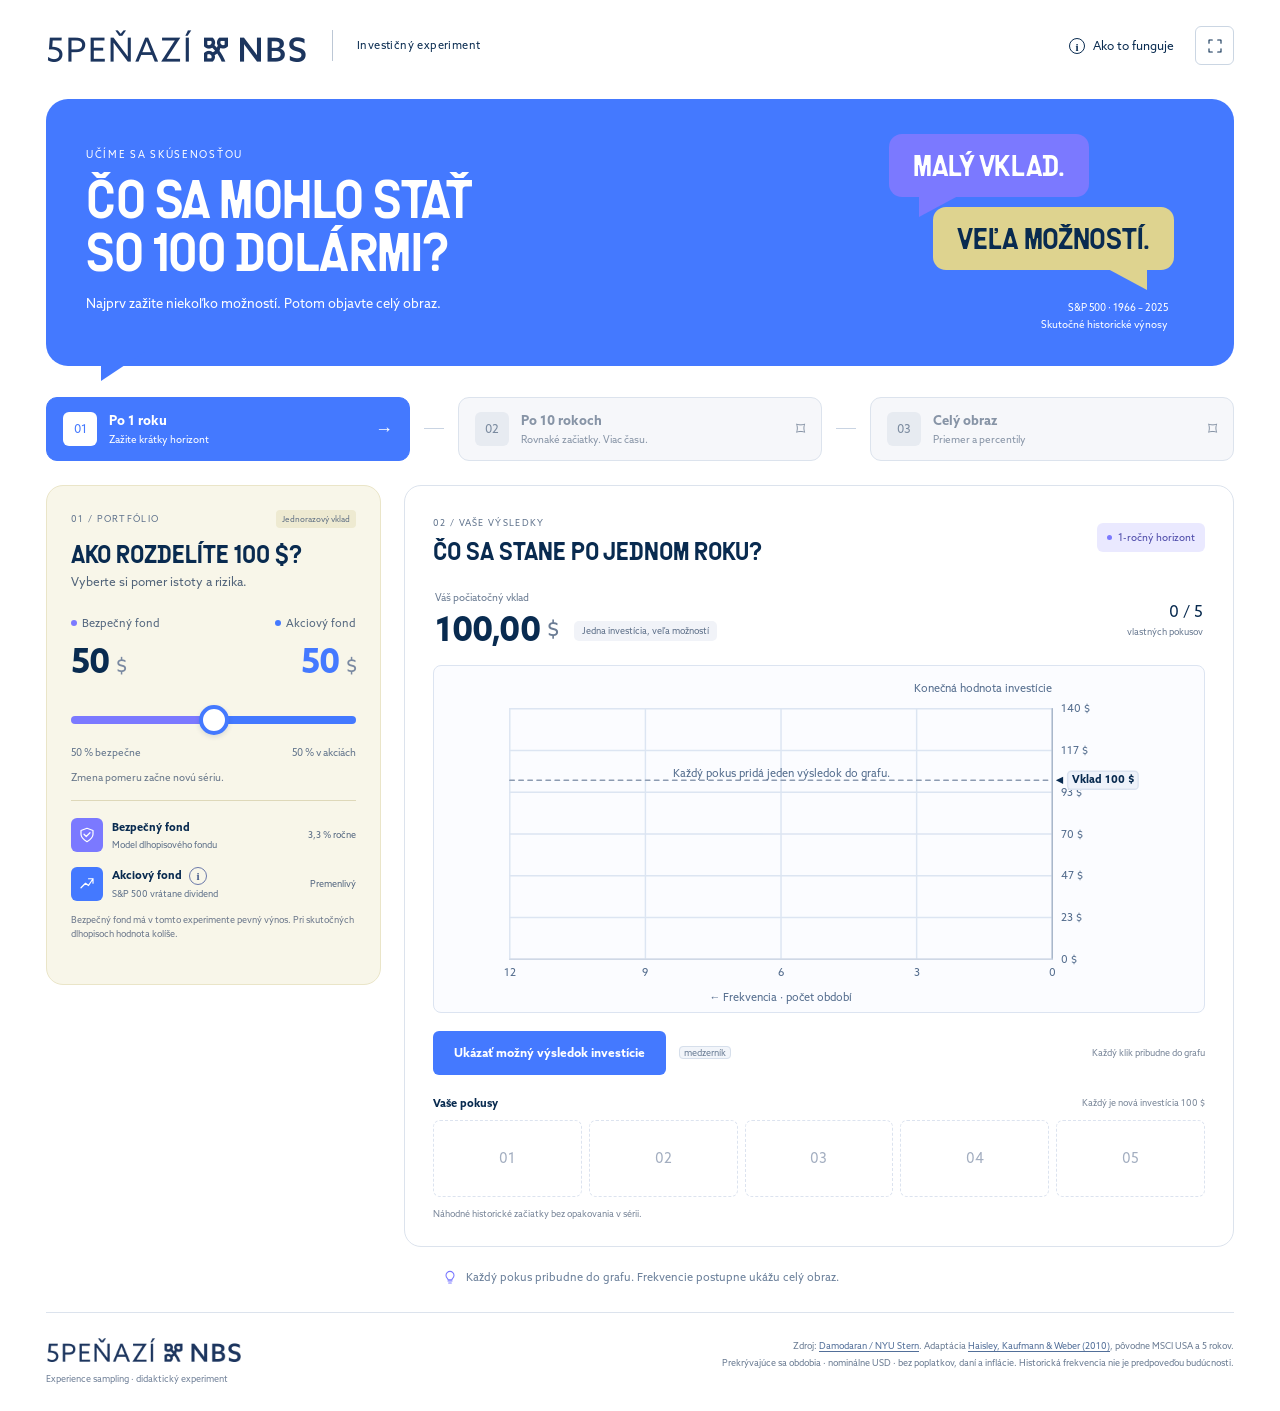
==== index.html @ a7f47a0d "Add files via upload" ====
<!doctype html>
<html lang="sk">
<head>
  <meta charset="utf-8">
  <meta name="viewport" content="width=device-width, initial-scale=1, viewport-fit=cover">
  <meta name="theme-color" content="#4479FF">
  <meta name="description" content="Vyskúšajte si historické výsledky investovania. Interaktívny experiment na pochopenie rizika a investičného horizontu.">
  <title>5PEŇAZÍ — Investičný experiment</title>
  <link rel="icon" href="data:image/svg+xml,%3Csvg xmlns='http://www.w3.org/2000/svg' viewBox='0 0 64 64'%3E%3Cpath d='M4 4h56v46H40L28 62V50H4z' fill='%234479FF'/%3E%3Ctext x='32' y='40' text-anchor='middle' font-family='Arial,sans-serif' font-weight='bold' font-size='38' fill='white'%3E5%3C/text%3E%3C/svg%3E">
<style>
:root{--navy:#092b50;--blue:#4479ff;--purple:#7b79ff;--ink:#173453;--muted:#697b90;--line:#e6eaf1;--bg:#f6f8fc;--safe:#7b79ff;--green:#217d64;--red:#b74960;--radius:20px;--shadow:0 5px 25px #092b5004}*{box-sizing:border-box}body{margin:0;background:var(--bg);color:var(--ink);font-family:"Segoe UI",Arial,sans-serif;font-size:14px;line-height:1.5;-webkit-font-smoothing:antialiased}button,input{font:inherit}button,a,input{-webkit-tap-highlight-color:transparent}button{cursor:pointer}button:disabled{cursor:default}button{transition:background .18s,transform .18s,border-color .18s}button:focus-visible,a:focus-visible,input:focus-visible,summary:focus-visible{outline:3px solid #4479ff88;outline-offset:4px}button:not(:disabled):active{transform:translateY(1px)}.app-shell{max-width:1440px;padding:0 52px;margin:auto}.topbar{height:91px;display:flex;align-items:center;border-bottom:1px solid var(--line);gap:26px}.brand{display:flex;align-items:center;text-decoration:none;font-size:29px;letter-spacing:-1.5px;font-weight:800;color:var(--navy);gap:9px}.brand-dot{color:var(--blue);margin-left:-9px}.brand-icon{display:flex;align-items:flex-end;gap:3px;padding:10px;width:34px;height:34px;border-radius:10px;background:var(--navy)}.brand-icon i{display:block;width:3px;border-radius:2px;background:#b2c5ff;height:8px}.brand-icon i:nth-child(2){height:12px}.brand-icon i:nth-child(3){height:17px}.brand-note{color:#7e8b9c;font-size:12px;letter-spacing:.1px}.header-actions{display:flex;align-items:center;gap:23px;margin-left:auto}.text-button{border:0;background:none;color:#60748b;font-size:12px;display:flex;align-items:center;gap:8px;padding:10px 0}.info-icon{display:grid;place-items:center;border:1.5px solid #8493a6;border-radius:50%;width:16px;height:16px;font-size:11px;font-family:Georgia,serif;font-weight:bold}.icon-button{display:grid;place-items:center;width:37px;height:37px;border:1px solid #dfe5ef;background:white;border-radius:10px;color:var(--navy)}svg{width:20px;height:20px;stroke:currentColor;stroke-width:1.6;fill:none;stroke-linecap:round;stroke-linejoin:round}.icon-button svg{width:16px;height:16px}.intro{display:flex;justify-content:space-between;align-items:center;padding:34px 0 28px}.eyebrow{font-size:10px;font-weight:700;letter-spacing:1.9px;color:#627996;display:flex;align-items:center;gap:8px;margin:0 0 10px}.tiny-dot{display:inline-block;width:6px;height:6px;border-radius:50%;background:var(--blue)}h1{font-size:37px;letter-spacing:-1.4px;font-weight:650;line-height:1.2;margin:0;color:var(--navy)}h1 span{color:var(--blue)}.mobile-break{display:none}.intro-copy{color:var(--muted);margin:11px 0 0;font-size:14px}.data-stamp{display:flex;align-items:center;gap:12px;font-size:11px;color:var(--muted)}.data-stamp strong{display:block;font-size:12px;color:var(--ink);font-weight:600;margin-top:2px}.stamp-icon{font-size:27px;color:#797bf0;border:1px solid #e1e4f6;background:#eeeefd;width:43px;height:43px;display:grid;place-items:center;border-radius:13px}.journey{display:flex;align-items:center;gap:14px;margin-bottom:26px}.journey-step{display:flex;align-items:center;text-align:left;border:1px solid var(--line);background:#f0f3f8;border-radius:13px;padding:13px 16px;flex:1;color:#8d9aaa;gap:12px;min-width:0}.journey-step.active{background:#eef3ff;border-color:#cbd9ff;color:var(--navy)}.journey-step.done{background:white;border-color:#d8e6df;color:var(--ink)}.step-number{width:34px;height:34px;border-radius:10px;display:grid;place-items:center;background:#e5eaf1;color:#8795a7;font-size:12px;font-weight:600;flex-shrink:0}.active .step-number{color:white;background:var(--blue);box-shadow:0 4px 10px #4479ff20}.done .step-number{color:var(--green);background:#edf6f0}.journey-step strong{display:block;font-size:13px;font-weight:600}.journey-step small{font-size:11px;display:block;margin-top:1px}.step-state{margin-left:auto;font-size:18px;line-height:1}.journey-connector{width:20px;height:1px;background:#d8dfea;flex-shrink:0}.workspace{display:grid;grid-template-columns:330px minmax(0,1fr);gap:24px;align-items:start}.panel{background:white;border:1px solid var(--line);border-radius:var(--radius);box-shadow:var(--shadow)}.allocation{padding:24px}.section-heading{display:flex;align-items:center;justify-content:space-between;gap:5px}.section-index{color:#8592a4;font-size:9px;font-weight:700;letter-spacing:1.5px}.subtle-tag{font-size:9px;color:#8190a3;background:#f6f8fc;padding:3px 6px;border-radius:4px}h2{font-size:22px;letter-spacing:-.6px;line-height:1.25;font-weight:650;margin:12px 0 5px}.allocation h2{font-size:21px}.muted{color:var(--muted)}.allocation-copy{font-size:12px;margin:6px 0 24px}.allocation-amounts{display:grid;grid-template-columns:1fr 1fr;gap:20px}.allocation-amounts>div{display:flex;align-items:center;flex-wrap:wrap;gap:5px}.allocation-amounts>div:nth-child(2){justify-content:flex-end}.allocation-amounts span{font-size:11px;color:var(--muted)}.fund-dot{width:6px;height:6px;border-radius:50%;display:inline-block}.fund-dot.safe{background:var(--purple)}.fund-dot.risky{background:var(--blue)}.allocation-amounts strong{width:100%;font-size:34px;letter-spacing:-1.4px;line-height:1.2;margin:5px 0 15px;font-weight:600}.allocation-amounts strong small{font-size:20px;font-weight:500;color:#8a99b0}.allocation-amounts>div:nth-child(2) strong{text-align:right;color:var(--blue)}input[type=range]{--fill:50%;appearance:none;-webkit-appearance:none;display:block;background:linear-gradient(to right,var(--purple) 0%,var(--purple) calc(100% - var(--fill)),var(--blue) calc(100% - var(--fill)),var(--blue) 100%);height:8px;border-radius:8px;width:100%;margin:7px 0 13px;cursor:pointer}input[type=range]::-webkit-slider-thumb{-webkit-appearance:none;width:25px;height:25px;background:white;border:5px solid var(--blue);box-shadow:0 2px 8px #092b5030;border-radius:50%}input[type=range]::-moz-range-thumb{width:16px;height:16px;background:white;border:5px solid var(--blue);border-radius:50%}input:disabled{opacity:.65;cursor:default}.range-labels{display:flex;justify-content:space-between;font-size:10px;color:#8c94a6}.presets{display:flex;gap:6px;margin:17px 0 23px}.presets button{flex:1;min-height:32px;padding:4px;font-size:10px;border:1px solid var(--line);background:white;border-radius:7px;color:#77879a}.presets button.selected{background:#eef3ff;border-color:#cddaff;color:var(--blue)}.presets button:disabled{opacity:.7}.fund-details{border-top:1px solid var(--line);padding-top:17px;display:grid;gap:15px}.fund-detail{display:flex;align-items:center;gap:9px}.fund-symbol{width:32px;height:34px;display:grid;place-items:center;border-radius:8px;flex-shrink:0}.fund-symbol.safe{color:var(--purple);background:#f0efff}.fund-symbol.risky{color:var(--blue);background:#edf3ff}.fund-symbol svg{width:18px;height:18px}.fund-detail strong{display:block;font-size:11px;font-weight:600}.fund-detail small{display:block;font-size:9px;color:#8a97a7;margin-top:2px}.rate-tag,.risk-tag{margin-left:auto;white-space:nowrap;font-size:9px}.rate-tag{color:#7670b6}.risk-tag{color:#72849b}.model-note{font-size:9px;color:#8995a6;margin:12px 0 18px;line-height:1.6}.session-options{border-top:1px solid var(--line);padding-top:16px;display:flex;align-items:center;justify-content:space-between;font-size:11px;color:var(--muted)}.segmented{display:flex;background:#f1f4f9;padding:3px;border-radius:7px;gap:3px}.segmented button{border:0;min-width:32px;height:25px;background:none;border-radius:5px;font-size:11px;color:#8290a5}.segmented button.selected{background:white;box-shadow:0 1px 4px #092b5010;color:var(--navy);font-weight:600}.lock-note{font-size:10px;color:#8d99aa;margin:14px 0 18px;line-height:1.6}.reset-button{display:flex;align-items:center;justify-content:center;gap:8px;width:100%;background:white;border:1px solid var(--line);border-radius:8px;color:#75849a;min-height:38px;font-size:11px}.reset-button>span{font-size:17px}kbd{font-family:inherit;border:1px solid #e0e5ed;border-radius:4px;font-size:9px;color:#8b99a9;background:#f8f9fc;padding:0 4px}.reset-button kbd{margin-left:auto}.reset-button:disabled{opacity:.55}.experience{padding:25px 28px;min-height:568px;overflow:hidden}.experience-header{display:flex;justify-content:space-between;align-items:center;gap:10px;margin-bottom:21px}.experience h2{margin:6px 0 0}.horizon-pill{display:flex;align-items:center;gap:6px;color:#6c75bc;font-size:10px;white-space:nowrap;background:#f1f0ff;border:1px solid #e8e6ff;border-radius:20px;padding:6px 10px}.horizon-pill .tiny-dot{background:var(--purple);width:5px;height:5px}.scenario-stage{border-radius:13px;position:relative;background:linear-gradient(120deg,#f2f5ff,#f6f5ff 75%);padding:23px 26px 18px;min-height:225px;overflow:hidden}.scenario-stage:after{content:"";position:absolute;width:240px;height:240px;border:1px solid #e8eaff;border-radius:50%;right:-50px;top:-60px;pointer-events:none}.stage-topline{display:flex;justify-content:space-between;align-items:center;position:relative;z-index:1;font-size:10px;color:#7487a4}.stage-tag{display:flex;align-items:center;gap:5px;background:#ffffffa0;border:1px solid white;border-radius:5px;padding:3px 7px;font-size:9px}.stage-middle{display:flex;align-items:center;justify-content:space-between;gap:22px;margin:12px 0 6px;position:relative;z-index:1}.value-label{font-size:10px;color:#8290a8;margin-bottom:0}.result-value{font-size:62px;font-weight:600;letter-spacing:-2.5px;line-height:1.15;white-space:nowrap;color:var(--navy);font-variant-numeric:tabular-nums}.result-value .currency{font-size:.55em;font-weight:500;color:#9caad1;margin-left:5px}.return-badge{font-size:10px;display:inline-block;padding:4px 8px;margin-top:7px;border-radius:5px;color:#7182a0;background:white}.return-badge.positive{color:var(--green);background:#edf7f2}.return-badge.negative{color:var(--red);background:#fff0f2}.comparison-bars{display:flex;align-items:end;justify-content:center;height:115px;gap:20px;min-width:160px;margin-right:10px;padding-top:10px}.mini-bar-wrap{text-align:center;display:flex;align-items:center;flex-direction:column;justify-content:end;height:100%;gap:5px;min-width:52px;font-size:9px;color:#8b98b4}.mini-bar{width:44px;border-radius:6px 6px 2px 2px;background:#d6def4;min-height:3px;transition:height .7s ease}.mini-bar.result{background:linear-gradient(0deg,var(--blue),#91a7ff);box-shadow:0 4px 12px #4479ff20}.mini-bar.negative{background:linear-gradient(0deg,#a15c85,#d8a4c5)}.mini-bar-wrap b{font-size:9px;font-weight:500;color:#7587a8;white-space:nowrap}.stage-caption{color:#8b96ad;font-size:9px;margin:14px 0 0;position:relative;z-index:1}.draw-actions{display:flex;align-items:center;gap:13px;margin:18px 0 20px}.primary-button{display:inline-flex;align-items:center;justify-content:center;gap:14px;min-height:44px;padding:11px 22px;border:0;border-radius:9px;background:var(--blue);color:white;font-size:12px;font-weight:600;box-shadow:0 5px 12px #4479ff20}.primary-button:hover{background:#3469ec}.primary-button:disabled{background:#a9bde9;box-shadow:none}.primary-button .arrow{font-size:17px;line-height:1}.key-hint{font-size:9px;color:#9aa5b6}.draw-progress{margin-left:auto;display:flex;align-items:center;gap:7px;color:#8290a3;font-size:10px}.progress-dots{display:flex;gap:4px}.progress-dots i{width:5px;height:5px;border-radius:50%;background:#e2e7ef}.progress-dots i.filled{background:var(--blue)}.history-heading{display:flex;align-items:center;justify-content:space-between;margin:0 0 9px}.history-heading h3{margin:0;font-size:11px;font-weight:600}.history-heading span{font-size:9px;color:#9aa4b3}.history-grid{display:grid;grid-template-columns:repeat(5,minmax(0,1fr));gap:7px}.history-item{border:1px solid #e7ebf3;border-radius:9px;min-height:77px;padding:9px 10px;background:#fbfcfe;position:relative;animation:appear .25s ease}.history-item.empty{border-style:dashed;background:white;display:grid;place-items:center;color:#ccd4e2}.history-item .attempt-label{display:block;font-size:8px;color:#9aa5b5;margin-bottom:4px}.history-item strong{font-size:14px;font-weight:600;letter-spacing:-.35px;display:block;white-space:nowrap}.history-item small{font-size:8px;display:block;margin-top:4px;color:#8f9bae}.history-item .dot{display:inline-block;width:4px;height:4px;background:var(--blue);border-radius:50%;margin-right:4px}.negative{color:var(--red)}.positive{color:var(--green)}.sampling-note{font-size:9px;color:#97a2b2;margin:10px 0 0}.learning-note{display:flex;justify-content:center;align-items:center;gap:8px;margin:22px 0 27px;color:#8b97aa;font-size:11px}.learning-note svg{width:16px;height:16px;color:#8e97d2;flex-shrink:0}footer{border-top:1px solid var(--line);display:flex;gap:24px;justify-content:space-between;padding:21px 0 24px;font-size:9px;color:#9aa5b5}footer>div{display:flex;align-items:center;gap:12px;align-self:start;white-space:nowrap}.footer-brand{font-size:16px;font-weight:700;letter-spacing:-.8px;color:#7a8ba4}footer p{margin:0;max-width:640px;text-align:right;line-height:1.8}footer a{color:#7b8ca4;text-decoration:underline;text-underline-offset:2px}.reveal-head{display:flex;justify-content:space-between;align-items:start;margin-bottom:14px;gap:14px}.reveal-head p{margin:0;font-size:11px;color:#8a97a9}.reveal-head strong{color:var(--navy);font-weight:600}.reveal-counter{white-space:nowrap;color:var(--blue);font-size:11px}.chart-wrap{background:#f7f9ff;border:1px solid #e9edf7;border-radius:12px;padding:12px 10px 6px;position:relative}.distribution-chart{display:block;width:100%;height:auto;overflow:visible;font-family:inherit}.chart-legend{display:flex;align-items:center;gap:15px;flex-wrap:wrap;font-size:9px;color:#8b97a9;margin:9px 4px 2px}.legend-dot{display:inline-block;border-radius:50%;background:var(--blue);width:6px;height:6px;margin-right:4px}.legend-line{display:inline-block;width:13px;border-top:2px solid var(--purple);margin:0 5px 2px 0}.legend-line.dashed{border-top:1px dashed #99a5b6}.chart-summary{display:grid;grid-template-columns:repeat(3,1fr);gap:9px;margin:13px 0}.stat{padding:12px 13px;border:1px solid var(--line);border-radius:9px}.stat span{display:block;font-size:9px;color:#8e9aab}.stat strong{font-size:20px;font-weight:600;letter-spacing:-.6px;display:block;margin-top:3px;line-height:1.2}.stat small{font-size:9px;color:#9aa5b4}.stat.loss-stat strong{color:var(--red)}.percentile-ranges{display:grid;grid-template-columns:1fr 1fr;gap:9px}.percentile-range{border-radius:8px;background:#f5f5ff;padding:10px 12px;display:flex;justify-content:space-between;align-items:center;gap:7px;font-size:10px;color:#8789b2}.percentile-range strong{color:#62679f;font-size:11px;font-weight:600;white-space:nowrap}.stock-reference{font-size:10px;color:#8a98a8;margin:11px 0}.stock-reference strong{font-weight:600;color:#72839c}.reveal-actions{display:flex;justify-content:space-between;align-items:center;gap:10px;margin:14px 0 0}.minor-button{background:white;border:1px solid var(--line);color:#7f8fa6;min-height:37px;padding:8px 12px;border-radius:8px;font-size:10px}.full-history{margin-top:13px}.full-history summary{cursor:pointer;color:#8090a6;font-size:10px;padding:3px 0;min-height:24px}.full-history table{font-size:10px;border-collapse:collapse;width:100%;margin-top:8px}.full-history th{text-align:left;color:#96a1b1;font-weight:500}.full-history td,.full-history th{padding:7px 8px;border-bottom:1px solid var(--line)}.table-scroll{max-height:250px;overflow:auto}.reveal-placeholder{height:84px;display:flex;align-items:center;justify-content:center;color:#91a0b6;font-size:12px;gap:10px}.spinner{width:16px;height:16px;border:2px solid #e0e7ff;border-top-color:var(--blue);border-radius:50%;animation:spin .7s linear infinite}.compare-grid{display:grid;grid-template-columns:1fr 1fr;gap:16px}.compare-card{border:1px solid var(--line);border-radius:13px;padding:18px;min-width:0}.compare-card .eyebrow{font-size:9px}.compare-value{font-size:32px;letter-spacing:-1px;font-weight:600;margin:12px 0 1px}.compare-caption{font-size:10px;color:#91a0b4}.compare-card .distribution-chart{margin:15px -5px 3px;width:calc(100% + 10px)}.compare-details{display:grid;gap:9px;margin-top:16px}.compare-details div{display:flex;justify-content:space-between;gap:8px;color:#8d9bad;font-size:10px;padding-bottom:8px;border-bottom:1px solid #edf0f5}.compare-details strong{color:#677e9a;font-weight:600;white-space:nowrap}.compare-insight{margin:18px 0 0;padding:16px;background:#f3f3fd;border-radius:9px;color:#7a80a3;font-size:11px}.compare-insight strong{display:block;color:#5d679c;margin-bottom:5px;font-size:12px}.completed-badge{font-size:10px;color:var(--green);background:#eff7f3;border-radius:20px;padding:6px 10px}.explore-button{margin-top:15px}.explore-controls{border:1px solid #e4e9f5;background:#f8faff;border-radius:10px;padding:16px;margin-bottom:17px}.explore-controls label{font-size:11px;color:#7186a0;display:block}.explore-controls input{margin:18px 0 10px}.explore-controls p{font-size:9px;color:#96a1b3;margin:8px 0 0}.chart-tip{font-size:9px;color:#99a4b6;margin:9px 0 0}.sr-only{position:absolute;width:1px;height:1px;padding:0;margin:-1px;overflow:hidden;clip:rect(0,0,0,0);white-space:nowrap;border:0}dialog{border:1px solid #e2e7f1;border-radius:20px;max-width:660px;width:calc(100% - 32px);padding:35px;color:var(--ink);box-shadow:0 20px 80px #092b5026;max-height:90dvh;overflow:auto}dialog::backdrop{background:#092b5066;backdrop-filter:blur(4px)}dialog h2{font-size:28px;margin:12px 0 20px}dialog h3{font-size:15px;margin-top:24px}dialog p,dialog li{font-size:12px;line-height:1.8;color:#76869b}dialog ol{padding-left:18px}dialog li{margin-bottom:8px}.dialog-close{position:absolute;right:16px;top:16px;border:0;font-size:25px;color:#9aa6b7;background:#f4f6fb}.method-warning{border-left:3px solid #b4b5ea;padding:8px 13px;background:#f8f8fd}.keyboard-help{display:flex;align-items:center;gap:8px;flex-wrap:wrap;font-size:9px;color:#9aa5b4;border-top:1px solid var(--line);padding-top:18px;margin-top:22px}code{font-size:11px;color:#687b9c;background:#f2f4fa;border-radius:4px;padding:1px 4px}@keyframes appear{from{opacity:0;transform:translateY(5px)}to{opacity:1;transform:none}}@keyframes spin{to{transform:rotate(360deg)}}
@media(min-width:1500px){.app-shell{max-width:1510px}.intro{padding:43px 0 35px}.journey{margin-bottom:30px}.workspace{grid-template-columns:350px minmax(0,1fr);gap:28px}.allocation{padding:28px}.experience{min-height:584px;padding:28px 32px}.scenario-stage{min-height:237px;padding-top:27px}.stage-middle{margin:16px 0 12px}.result-value{font-size:68px}.history-item{min-height:85px}.learning-note{margin:26px 0 31px}}
@media(max-width:1100px){.app-shell{padding:0 28px}.workspace{grid-template-columns:290px minmax(0,1fr);gap:18px}.allocation{padding:20px}.experience{padding:22px}.journey-step{padding:12px;gap:9px}.journey-step small{font-size:10px}.journey-connector{width:9px}.journey{gap:9px}.data-stamp{display:none}h1{font-size:34px}.history-grid{gap:5px}.history-item{padding:8px 6px}.history-item strong{font-size:12px}.result-value{font-size:54px}.comparison-bars{min-width:120px;gap:12px;margin:0}.stage-middle{gap:9px}.scenario-stage{padding:21px}.horizon-pill{font-size:9px}.experience h2{font-size:20px}.draw-actions{flex-wrap:wrap;gap:10px}.key-hint{display:none}.stat{padding:10px}.stat strong{font-size:19px}.percentile-ranges{grid-template-columns:1fr}.compare-grid{gap:10px}.compare-card{padding:13px}.compare-value{font-size:28px}.compare-details div{font-size:9px}footer>div{white-space:normal}footer{gap:18px}}
@media(max-width:780px){.app-shell{padding:0 20px}.topbar{height:73px}.brand{font-size:27px}.brand-note{display:none}.header-actions{gap:16px}.text-button{font-size:11px}.intro{padding:29px 0 25px}h1{font-size:33px}.intro-copy{font-size:12px;max-width:340px}.journey{gap:7px;margin-bottom:20px}.journey-step{padding:11px;gap:9px;border-radius:11px}.journey-step small{display:none}.step-number{width:27px;height:27px;font-size:10px;border-radius:8px}.step-state{display:none}.journey-step strong{font-size:11px}.journey-connector{width:6px}.workspace{grid-template-columns:1fr}.allocation{padding:21px 24px}.allocation .section-heading{margin-bottom:6px}.allocation h2{font-size:21px}.allocation-copy{margin:5px 0 17px}.allocation-amounts strong{font-size:31px;margin:2px 0 12px}.presets{margin:15px 0 17px}.presets button{min-height:36px;font-size:11px}.fund-details{display:grid;grid-template-columns:1fr 1fr;gap:18px;padding-top:15px}.fund-detail{flex-wrap:wrap;gap:7px}.rate-tag,.risk-tag{margin-left:39px;margin-top:-5px;width:100%}.fund-detail small{font-size:9px}.model-note{margin-bottom:12px;font-size:9px}.session-options{padding-top:12px}.lock-note{font-size:9px;margin:10px 0 12px}.reset-button{min-height:38px}.experience{padding:22px 24px;min-height:530px}.experience-header{margin-bottom:19px}.scenario-stage{min-height:220px}.result-value{font-size:58px}.comparison-bars{min-width:145px;gap:20px}.stage-caption{font-size:9px}.draw-actions{flex-wrap:nowrap;margin:18px 0 21px}.key-hint{display:none}.history-item strong{font-size:14px}.history-item{min-height:83px;padding:9px}.learning-note{font-size:10px;text-align:center;align-items:start;margin:20px 10px 24px}.learning-note svg{margin-top:0}footer{flex-direction:column;gap:12px;padding-top:20px}footer p{text-align:left;font-size:8px}.chart-summary{gap:7px}.percentile-ranges{grid-template-columns:1fr 1fr}.percentile-range{display:block;font-size:9px}.percentile-range strong{display:block;margin-top:4px}.full-history table{font-size:9px}.compare-details div{font-size:10px}.compare-value{font-size:31px}.compare-card{padding:15px}}
@media(max-width:430px){.app-shell{padding:0 15px}.topbar{gap:8px}.header-actions{gap:10px}.text-button{font-size:10px}.brand{font-size:25px}.brand-icon{width:32px;height:32px;padding:9px}.intro{padding:26px 1px 22px}.eyebrow{font-size:8px;letter-spacing:1.5px}h1{font-size:32px;letter-spacing:-1.1px}.mobile-break{display:block}.intro-copy{max-width:280px;line-height:1.7;margin-top:10px}.journey{gap:5px}.journey-step{padding:10px 7px;gap:7px}.journey-step strong{font-size:10px}.step-number{width:24px;height:25px;font-size:9px}.journey-connector{display:none}.allocation{padding:20px}.experience{padding:20px 17px}.experience h2{font-size:19px}.horizon-pill{padding:5px 7px;font-size:8px}.section-index{font-size:8px}.scenario-stage{padding:18px 18px 16px;min-height:215px}.stage-topline{font-size:9px}.stage-tag{font-size:8px}.result-value{font-size:51px;letter-spacing:-2px}.comparison-bars{min-width:103px;gap:12px;height:109px}.mini-bar{width:32px}.mini-bar-wrap{min-width:36px}.mini-bar-wrap b{font-size:8px}.stage-middle{gap:5px;margin-top:17px}.draw-actions{gap:8px}.primary-button{padding:10px 15px;font-size:11px;min-height:45px;gap:8px}.draw-progress{font-size:9px;gap:5px}.progress-dots{gap:3px}.progress-dots i{width:4px;height:4px}.history-grid{gap:4px}.history-item{padding:7px 4px;min-height:78px;text-align:center}.history-item strong{font-size:11px}.history-item small{font-size:7px}.history-item .attempt-label{font-size:7px}.history-item .dot{width:3px;height:3px;margin-right:2px}.history-heading span{font-size:8px}.history-heading h3{font-size:10px}.stat{padding:9px}.stat strong{font-size:18px}.stat span,.stat small{font-size:8px}.percentile-range{padding:9px}.percentile-range strong{font-size:10px}.stock-reference{font-size:9px}.compare-grid{grid-template-columns:1fr}.compare-card{padding:17px}.compare-card .distribution-chart{max-height:170px}.compare-details{grid-template-columns:1fr 1fr;gap:10px}.compare-details div{flex-direction:column;gap:3px;font-size:9px}.compare-value{font-size:34px}.reveal-actions{flex-wrap:wrap}.model-note{font-size:8px}.fund-details{gap:9px}.fund-detail strong{font-size:10px}.fund-detail small{font-size:8px}.chart-legend{font-size:8px;gap:9px}.reveal-head{margin-bottom:12px}.reveal-head p,.reveal-counter{font-size:10px}dialog{padding:27px 23px}.keyboard-help{gap:5px}}
.sample-result{display:flex;justify-content:space-between;align-items:center;margin:0 0 14px;gap:15px;padding:0 2px}.sample-value{display:flex;align-items:center;gap:7px;font-size:34px;font-weight:600;letter-spacing:-1px;line-height:1.3;font-variant-numeric:tabular-nums}.sample-currency{color:#98a8c1;font-size:22px;font-weight:400}.sample-value .return-badge{font-size:9px;font-weight:400;letter-spacing:0;margin:4px 0 0 8px}.sample-counter{text-align:right;color:#6a81a4;font-size:16px;font-weight:500;white-space:nowrap}.sample-counter small{display:block;color:#9ba7b9;font-size:9px;font-weight:400;margin-top:2px}.frequency-wrap{background:linear-gradient(135deg,#f7f9ff,#f8f7ff);border:1px solid #e8edf7;border-radius:12px;padding:12px 10px 4px}.frequency-chart{width:100%;height:auto;display:block;fill:none;font-family:inherit;overflow:visible}.frequency-chart text{stroke:none}.sampling-hint{font-size:9px;color:#96a3b6;margin-left:auto;text-align:right}.legend-band{display:inline-block;width:12px;height:7px;background:#e8e6fa;border:1px solid #d9d6f2;margin-right:4px}.simulation-controls{display:flex;align-items:center;gap:9px;color:#94a1b7;font-size:10px;margin:19px 0}.simulation-controls button{margin-left:auto}.stat .range-value{font-size:17px;line-height:1.45}.compare-card .frequency-chart{margin:17px -8px 8px;width:calc(100% + 16px)}
@media(max-width:1100px){.sample-value{font-size:30px}.sample-value .return-badge{font-size:8px;margin-left:2px}.sampling-hint{font-size:8px}.frequency-wrap{padding:10px 5px 2px}.stat .range-value{font-size:15px}.compare-grid{grid-template-columns:1fr}.compare-card .frequency-chart{max-height:350px}.compare-details{grid-template-columns:1fr 1fr}.compare-details div{font-size:10px}}
@media(max-width:780px){.frequency-wrap{padding:12px 6px 3px}.sample-result{margin-bottom:14px}.sample-value{font-size:35px}.sample-value .return-badge{font-size:9px}.sampling-hint{font-size:9px}.compare-grid{grid-template-columns:1fr 1fr}.compare-card .frequency-chart{max-height:none}.compare-details{grid-template-columns:1fr}.compare-details div{font-size:9px}}
@media(max-width:599px){.frequency-chart text{font-size:12px}.frequency-chart>text:first-of-type{font-size:11px}.sample-value{font-size:32px}.sample-result{align-items:start}.sample-value .return-badge{font-size:8px;margin-left:4px;padding:3px 5px}.sample-counter{font-size:14px;padding-top:7px}.sample-counter small{font-size:8px}.sample-result .value-label{font-size:9px}.sampling-hint{font-size:8px;max-width:82px}.frequency-wrap{padding:9px 3px 2px}.simulation-controls{font-size:9px;flex-wrap:wrap}.simulation-controls button{font-size:9px}.compare-grid{grid-template-columns:1fr}.compare-details{grid-template-columns:1fr 1fr}.compare-card .frequency-chart{max-height:360px}.stat .range-value{font-size:14px}}
@media(max-width:360px){.sample-value{font-size:28px}.sample-value .return-badge{max-width:95px;line-height:1.4}.horizon-pill{display:none}}
.frequency-chart{stroke:none;max-height:330px}.frequency-chart text{font-size:12px}
@media(max-width:599px){.frequency-chart{max-height:none}.allocation.is-locked .allocation-copy,.allocation.is-locked .presets,.allocation.is-locked .fund-details,.allocation.is-locked .model-note,.allocation.is-locked .session-options,.allocation.is-locked .lock-note{display:none}.allocation.is-locked{padding:17px 20px}.allocation.is-locked h2{font-size:17px;margin-bottom:15px}.allocation.is-locked .allocation-amounts strong{font-size:25px;margin-bottom:8px}.allocation.is-locked .reset-button{margin-top:14px;min-height:32px}.allocation.is-locked .subtle-tag{display:none}.allocation.is-locked .range-labels{font-size:9px}.allocation.is-locked .section-heading{margin:0}}
@media(min-width:900px){:fullscreen .app-shell{padding:0 25px;max-width:1700px}:fullscreen .intro,:fullscreen footer,:fullscreen .learning-note{display:none}:fullscreen .topbar{height:55px}:fullscreen .journey{margin:12px 0 17px}:fullscreen .journey-step{padding:9px 14px}:fullscreen .workspace{gap:20px;grid-template-columns:300px minmax(0,1fr)}:fullscreen .allocation{padding:20px}:fullscreen .experience{padding:18px 24px;min-height:0}:fullscreen .experience-header{margin-bottom:12px}:fullscreen .frequency-chart{max-height:calc(100dvh - 460px)}:fullscreen .sample-result{margin-bottom:9px}:fullscreen .chart-summary{margin:10px 0}:fullscreen .stat{padding:8px 12px}:fullscreen .stat strong{font-size:22px}:fullscreen .percentile-range{padding:7px 10px}:fullscreen .reveal-head{margin-bottom:10px}:fullscreen .reveal-actions{margin-top:10px}:fullscreen .full-history{margin-top:8px}:fullscreen .draw-actions{margin:12px 0}:fullscreen .history-item{min-height:66px}:fullscreen .sampling-note{display:none}:fullscreen .compare-grid{grid-template-columns:1fr 1fr}:fullscreen .compare-card .frequency-chart{max-height:calc(100dvh - 460px)}:fullscreen .compare-details{gap:7px;grid-template-columns:1fr 1fr}:fullscreen .compare-details div{font-size:10px}}
@media(min-width:900px){:fullscreen .view-revealed{display:grid;grid-template-columns:minmax(0,1fr)200px;gap:12px 16px}:fullscreen .view-revealed .reveal-head{grid-column:1/-1;margin:0}:fullscreen .view-revealed .frequency-wrap{grid-column:1;grid-row:2/5;align-self:start}:fullscreen .view-revealed .frequency-chart{max-height:calc(100dvh - 345px)}:fullscreen .view-revealed .chart-summary{grid-column:2;grid-row:2;grid-template-columns:1fr;margin:0;gap:8px}:fullscreen .view-revealed .percentile-ranges{grid-column:2;grid-row:3;grid-template-columns:1fr}:fullscreen .view-revealed .percentile-range{display:block;font-size:9px}:fullscreen .view-revealed .percentile-range strong{display:block;margin-top:4px}:fullscreen .view-revealed .chart-legend{grid-column:1;grid-row:5;margin:0}:fullscreen .view-revealed .reveal-actions{grid-column:1/-1;grid-row:6;margin-top:0}:fullscreen .view-revealed .full-history{grid-column:1/-1;margin:0}:fullscreen .view-compare .compare-card{padding:13px 16px}:fullscreen .view-compare .compare-card>.eyebrow{margin-bottom:0}:fullscreen .view-compare .compare-value{font-size:27px;margin:6px 0 1px}:fullscreen .view-compare .frequency-chart{max-height:calc(100dvh - 610px);margin-top:10px;margin-bottom:5px}:fullscreen .view-compare .compare-details{margin-top:7px;gap:5px}:fullscreen .view-compare .compare-details div{padding-bottom:5px;font-size:9px}:fullscreen .view-compare .explore-controls{padding:11px 15px;margin-bottom:12px}:fullscreen .view-compare .explore-controls input{margin:13px 0 6px}:fullscreen .view-compare .explore-controls p{display:none}:fullscreen .view-compare .chart-tip{margin:7px 0;font-size:9px}:fullscreen .view-compare .full-history{display:none}}
@media(prefers-reduced-motion:reduce){*,*:before,*:after{animation:none!important;transition:none!important;scroll-behavior:auto!important}}

/* 5PEŇAZÍ visual identity. Fonts and logo are embedded in the offline build. */
.fund-info-button{display:inline-grid;place-items:center;width:18px;height:18px;flex-shrink:0;border:1px solid #6b79aa;background:transparent;border-radius:50%;padding:0;color:#465c8b;font-family:Georgia,serif;font-size:11px;font-weight:600;line-height:1;vertical-align:middle;margin-left:4px}.fund-info-button:hover{background:#eae8ff;border-color:#7b79ff}.fund-info-dialog{max-width:440px;padding:54px 30px 30px}.fund-info-dialog p{font-size:15px;line-height:1.75;color:#092b50;margin:0}.fund-info-dialog .dialog-close{top:10px;right:12px;width:30px;height:30px}.fund-info-dialog strong{font-weight:600}
@font-face{font-family:Animo;src:url("[data-uri]") format("woff2");font-style:normal;font-weight:400;font-display:swap}
@font-face{font-family:"Azo Sans";src:url("[data-uri]") format("opentype");font-style:normal;font-weight:400;font-display:swap}
@font-face{font-family:"Azo Sans";src:url("[data-uri]") format("opentype");font-style:normal;font-weight:600 900;font-display:swap}
:root{--navy:#092b50;--blue:#4479ff;--purple:#7b79ff;--sand:#ded38f;--ink:#092b50;--muted:#546780;--line:#dce3ed;--bg:#fff;--radius:18px;--shadow:none}
body{font-family:"Azo Sans",Arial,sans-serif;background:#fff;color:var(--navy)}
button,input{font-family:inherit}button:focus-visible,a:focus-visible,input:focus-visible,summary:focus-visible{outline-color:#092b50}
.app-shell{max-width:1480px;padding:0 46px}
.topbar{height:91px;gap:26px;border-bottom:0}
.brand{display:inline-flex;line-height:0;flex-shrink:0}.brand img{display:block;width:260px;height:auto;max-width:100%}
.brand-note{font-size:11px;letter-spacing:.4px;color:var(--navy);border-left:1px solid #bcc7d5;padding:7px 0 7px 24px}
.header-actions{gap:21px}.text-button{font-size:12px;color:var(--navy)}.info-icon{color:var(--navy);border-color:var(--navy)}.icon-button{border-color:#cbd6e3;border-radius:6px;width:39px;height:39px;background:#fff}
.intro{position:relative;isolation:isolate;display:flex;align-items:center;justify-content:space-between;gap:30px;background:var(--blue);color:#fff;border-radius:22px;padding:29px 40px 33px;margin:8px 0 31px;min-height:246px}
.intro:after{content:"";position:absolute;bottom:-15px;left:55px;width:45px;height:30px;background:var(--blue);clip-path:polygon(0 0,100% 0,0 100%);z-index:-1}
.intro .eyebrow{color:#fff;font-size:10px;letter-spacing:1.7px;font-weight:400;margin-bottom:12px}.intro h1{font-family:Animo,"Arial Narrow",Arial,sans-serif;text-transform:uppercase;font-weight:400;font-size:52px;letter-spacing:-.5px;line-height:1.02;color:#fff;margin:0}.intro h1 span{color:#fff}.intro-copy{font-size:13px;color:white;line-height:1.65;margin-top:13px}.intro-text{position:relative;z-index:1}
.brand-conversation{width:285px;flex-shrink:0;display:flex;flex-direction:column;align-items:flex-start;padding-top:6px;margin-right:20px}.brand-bubble{font-family:Animo,Arial,sans-serif;font-size:29px;font-weight:400;line-height:1;letter-spacing:-.3px;padding:17px 24px;position:relative;border-radius:13px}.brand-bubble:after{content:"";position:absolute;width:39px;height:21px;clip-path:polygon(0 0,100% 0,0 100%);bottom:-20px;left:30px;background:inherit}.bubble-lilac{background:var(--purple);color:#fff;z-index:1}.bubble-sand{background:var(--sand);color:var(--navy);align-self:flex-end;z-index:2;margin-top:10px}.bubble-sand:after{left:auto;right:27px;transform:scaleX(-1)}.conversation-caption{font-size:10px;line-height:1.7;color:white;align-self:flex-end;margin-top:29px;margin-right:6px;text-align:right}
.journey{gap:14px;margin-bottom:24px}.journey-step{border:1px solid #dce3ed;background:#f6f7fa;border-radius:11px;padding:13px 16px;color:#8794a6}.journey-step.active{background:var(--blue);border-color:var(--blue);color:#fff}.journey-step.active .step-number{background:#fff;color:var(--blue);box-shadow:none}.journey-step.done{background:#f5f1d9;border-color:#e6dfb7;color:var(--navy)}.journey-step.done .step-number{background:var(--sand);color:var(--navy)}.step-number{background:#e7ebf1;color:#7a8a9f;border-radius:6px;font-weight:400}.journey-step strong{font-size:13px}.journey-step small{font-size:10px}.journey-connector{background:#c9d4e3}
.workspace{grid-template-columns:335px minmax(0,1fr);gap:23px}.panel{border:1px solid #dce3ed;border-radius:17px;box-shadow:none}.allocation{background:#f8f6e9;border-color:#eae5c8;padding:24px}.section-index{font-size:9px;letter-spacing:1.3px;color:#62758e;font-weight:400}.subtle-tag{background:#eeead1;color:#607084;font-size:8px}.allocation h2,.experience h2{font-family:Animo,"Arial Narrow",Arial,sans-serif;text-transform:uppercase;font-size:25px;font-weight:400;letter-spacing:0;line-height:1.05}.allocation h2{font-size:25px;margin-top:13px}.allocation-copy{font-size:12px;color:#52647a}.allocation-amounts span{color:#53667e}.allocation-amounts strong{font-weight:600;font-size:34px;letter-spacing:-1px}.allocation-amounts strong small{color:#7a89a1}.allocation-amounts>div:nth-child(2) strong{color:var(--blue)}.range-labels{color:#63758c}.fund-details,.session-options{border-color:#ded8b9}.fund-detail strong{font-weight:600;color:var(--navy)}.fund-detail small{color:#61738b}.fund-symbol.safe{color:#fff;background:var(--purple);border-radius:6px}.fund-symbol.risky{color:#fff;background:var(--blue);border-radius:6px}.rate-tag,.risk-tag{color:#546781}.model-note,.lock-note{color:#6d798c}.presets button{background:#fffef9;color:#52647b;border-color:#e0dcc3;border-radius:6px}.presets button.selected{background:var(--navy);color:white;border-color:var(--navy)}.presets button:disabled{opacity:.75}.segmented{background:#eae6d0;border-radius:6px}.segmented button{color:#627089;font-weight:400}.segmented button.selected{background:var(--navy);color:#fff;box-shadow:none}.session-options{color:#52647b}.reset-button{background:transparent;border-color:#c8c4aa;border-radius:6px;color:var(--navy)}.reset-button kbd{background:#f6f2de;border-color:#d5d0b6;color:#6d798b}
input[type=range]{height:7px;background:linear-gradient(to right,var(--purple) 0%,var(--purple) calc(100% - var(--fill)),var(--blue) calc(100% - var(--fill)),var(--blue) 100%)}input[type=range]::-webkit-slider-thumb{box-shadow:none;border-width:4px}input[type=range]::-moz-range-thumb{border-width:4px}input:disabled{opacity:.8}
.experience{padding:25px 28px;background:white}.experience-header{margin-bottom:22px}.horizon-pill{background:#eae9ff;border:0;color:#4c4aa9;border-radius:6px;padding:7px 10px;font-size:10px}.horizon-pill .tiny-dot{background:var(--purple)}.sample-value,.compare-value{font-weight:600;color:var(--navy);letter-spacing:-.9px}.sample-value{font-size:34px}.sample-currency{color:#6c7d95}.sample-counter{color:var(--navy)}.sample-counter small,.value-label{color:#6b7c93}.return-badge{background:#f1f3f8;color:#5e7089}.return-badge.positive{background:#edf7f1;color:#246c53}.return-badge.negative{background:#fbeded;color:#ac4354}
.frequency-wrap{background:#fbfcff;border:1px solid #dce4f1;border-radius:8px;padding:12px 9px 4px}.frequency-chart{font-family:"Azo Sans",Arial,sans-serif}.frequency-chart text{fill:#536c8d}.frequency-chart text[fill="white"]{fill:white}.frequency-chart text[fill="#092b50"]{fill:var(--navy)}.frequency-chart text[fill="#8b86b9"]{fill:#6964b0}.frequency-chart line[stroke="#e1e7f2"]{stroke:#dce5f2}.chart-legend{color:#62758d}.sampling-hint,.sampling-note{color:#7a879a}.history-heading h3{font-weight:600;color:var(--navy)}.history-heading span{color:#7a8799}.history-item{background:#f7f8fc;border:1px solid #dce3ef;border-radius:7px}.history-item.empty{background:white;border-style:dashed;color:#a3aec0}.history-item .attempt-label,.history-item small{color:#73829a}.history-item strong{color:var(--navy);font-weight:600}.history-item small.negative{color:var(--red)}.history-item small.positive{color:var(--green)}
.primary-button{background:var(--blue);color:white;box-shadow:none;border-radius:6px;padding:11px 21px;font-size:12px;font-weight:600}.primary-button:hover{background:var(--navy)}.primary-button:disabled{background:#a2b9e9}.minor-button{border-color:#cbd6e4;color:var(--navy);border-radius:6px}.minor-button:hover{background:#f2f5fa}.key-hint{color:#7a8ca4}kbd{background:#f2f5fa;color:#6b7e96;border-color:#d6dfeb}
.reveal-head p{color:#647992}.reveal-head strong{color:var(--navy)}.reveal-counter{color:#3f67bc}.stat{border-color:#dce3ed;border-radius:7px;background:#fff}.stat span,.stat small{color:#657b96}.stat strong{font-weight:600;color:var(--navy)}.stat:first-child{background:var(--navy);border-color:var(--navy)}.stat:first-child span,.stat:first-child small{color:#d7e4ff}.stat:first-child strong{color:white}.percentile-range{background:#eae8ff;color:#625dac;border-radius:6px}.percentile-range strong{color:var(--navy);font-weight:600}.legend-band{background:#dfddfa;border-color:#c6c2f1}.full-history summary{color:#586f8c}.full-history th{color:#657d9b}.full-history td,.full-history th{border-color:#e1e6ef}
.compare-card{border-color:#dce3ed;border-radius:11px}.compare-card .eyebrow{color:#526c91}.compare-caption{color:#637b98}.compare-details div{border-color:#e0e7f0;color:#677d97}.compare-details strong{color:var(--navy)}.explore-controls{background:#f3f1ff;border:1px solid #dfdcfc;border-radius:8px}.explore-controls label{color:#585581}.explore-controls p,.chart-tip{color:#6b7f9a}.completed-badge{background:#f0ecd3;color:#4a563c;border-radius:6px}.simulation-controls{color:#667c98}.learning-note{color:#697e99}.learning-note svg{color:var(--purple)}
footer{border-color:#dce3ed;padding:25px 0;color:#6f8097;gap:20px}footer>div{align-items:flex-start;flex-direction:column;gap:10px}footer p{color:#6c7d94}footer a{color:#526f99}.footer-brand{font-size:0;line-height:0}.footer-brand img{display:block;width:195px;height:auto}.footer-brand+span{font-size:9px;color:#73839a}
dialog{font-family:"Azo Sans",Arial,sans-serif;border-color:#d3ddeb;border-radius:15px}dialog h2,dialog h3{font-family:Animo,Arial,sans-serif;text-transform:uppercase;font-weight:400;letter-spacing:0}dialog h2{font-size:35px}dialog h3{font-size:23px}dialog p,dialog li{color:#546b87}.dialog-close{background:#f0f3fa;color:var(--navy);border-radius:6px}.method-warning{background:#f4f1df;border-left-color:var(--sand)}.keyboard-help{color:#6b7e97}
@media(min-width:1500px){.intro{padding:32px 44px 36px}.intro h1{font-size:58px}.brand-conversation{margin-right:44px}.workspace{grid-template-columns:350px minmax(0,1fr)}}
@media(max-width:1100px){.app-shell{padding:0 27px}.brand img{width:230px}.brand-note{font-size:10px;padding-left:20px}.intro{padding:27px 30px 30px;min-height:238px}.intro h1{font-size:48px}.brand-conversation{width:255px;margin:0}.brand-bubble{font-size:26px;padding:15px 19px}.workspace{grid-template-columns:290px minmax(0,1fr);gap:18px}.allocation{padding:21px}.experience{padding:23px}.allocation h2,.experience h2{font-size:23px}.sample-value{font-size:31px}}
@media(max-width:780px){.app-shell{padding:0 20px}.topbar{height:79px;gap:12px}.brand img{width:220px}.brand-note{display:none}.header-actions{gap:15px}.text-button{font-size:11px}.intro{padding:25px 27px 29px;min-height:0;margin:6px 0 29px}.intro h1{font-size:44px;line-height:1.03}.intro-copy{font-size:12px;max-width:none;line-height:1.7}.brand-conversation{width:215px;display:flex}.brand-bubble{font-size:23px;padding:15px 16px}.brand-bubble:after{width:32px}.bubble-sand{margin-top:9px}.conversation-caption{font-size:9px}.journey{margin-bottom:19px;gap:7px}.journey-step{padding:11px 10px;gap:8px}.journey-step strong{font-size:11px}.journey-connector{width:7px}.workspace{grid-template-columns:1fr;gap:20px}.allocation{padding:22px 24px}.allocation h2,.experience h2{font-size:26px}.experience{padding:23px 24px}.allocation-copy{font-size:12px}.fund-details{gap:18px}.sample-value{font-size:35px}.footer-brand img{width:195px}footer{padding-top:24px}}
@media(max-width:599px){.brand img{width:195px}.topbar{height:77px;gap:10px}.header-actions{gap:9px}.text-button{font-size:10px;gap:6px}.icon-button{width:34px;height:34px}.intro{padding:24px 25px 29px;border-radius:15px;margin:4px 0 28px}.intro:after{left:36px;width:36px;height:24px;bottom:-13px}.intro .eyebrow{font-size:8px;letter-spacing:1.3px;margin-bottom:11px}.intro h1{font-size:42px;line-height:1.03;letter-spacing:-.4px}.intro-copy{font-size:12px;margin-top:13px;line-height:1.7}.brand-conversation{display:none}.intro .mobile-break{display:block}.journey-step{padding:10px 8px;border-radius:7px}.journey-step strong{font-size:10px}.step-number{width:24px;height:25px;font-size:9px}.journey{gap:6px}.journey-connector{display:none}.allocation{padding:21px}.allocation h2,.experience h2{font-size:24px}.allocation.is-locked h2{font-family:Animo,Arial,sans-serif;font-weight:400;font-size:21px}.experience{padding:21px 19px;border-radius:14px}.horizon-pill{font-size:8px;padding:6px 7px}.experience-header{gap:10px;margin-bottom:20px}.section-index{font-size:8px;letter-spacing:1px}.sample-value{font-size:31px}.sample-value .return-badge{font-size:8px}.sample-counter{font-size:14px}.sample-counter small{font-size:8px}.frequency-wrap{padding:9px 3px 2px}.primary-button{font-size:11px;padding:11px 15px}.history-item strong{font-size:11px}.history-item .attempt-label{font-size:7px}.history-item small{font-size:7px}.history-heading span{font-size:8px}.history-heading h3{font-size:10px}.stat{padding:10px 8px}.stat strong{font-size:18px}.stat span,.stat small{font-size:8px}.stat .range-value{font-size:14px}.percentile-range{padding:10px 9px}.percentile-range strong{font-size:10px}.chart-legend{font-size:8px}.compare-card{padding:17px}.compare-value{font-size:32px}.full-history summary{font-size:10px}footer>div{gap:13px}.footer-brand img{width:195px}footer p{font-size:9px}.learning-note{font-size:10px}}
@media(max-width:380px){.app-shell{padding:0 14px}.brand img{width:172px}.header-actions{gap:8px}.text-button{font-size:9px}.icon-button{width:32px;height:32px}.intro{padding:23px 22px 27px}.intro h1{font-size:38px}.intro-copy{font-size:11px}.journey-step{padding:9px 7px;gap:6px}.journey-step strong{font-size:9px}.experience{padding:20px 16px}.allocation{padding:20px}.allocation h2,.experience h2{font-size:23px}.horizon-pill{font-size:8px}.sample-value{font-size:29px}.sample-value .return-badge{max-width:98px;line-height:1.4}.sample-counter{font-size:13px}.primary-button{font-size:10px;padding:11px 13px}}
@media(min-width:900px){:fullscreen .brand img{width:211px}:fullscreen .brand-note{font-size:10px}:fullscreen .allocation h2,:fullscreen .experience h2{font-size:24px}:fullscreen .app-shell{max-width:1700px}:fullscreen .journey-step{padding-top:9px;padding-bottom:9px}:fullscreen .journey-step strong{font-size:12px}:fullscreen .journey-step small{font-size:9px}:fullscreen .allocation{padding:20px}:fullscreen .view-compare .compare-value{font-size:27px}:fullscreen .view-compare .compare-details div{font-size:9px}:fullscreen .view-compare .explore-controls label{font-size:11px}:fullscreen .view-revealed .stat strong{font-size:22px}}

/* Phone-first interaction layer; the desktop layout keeps its existing form. */
.allocation-hint{font-size:10px;line-height:1.5;color:#68778a;margin:10px 0 15px}
#allocation-slider{height:46px;background:transparent;margin:0 0 2px;touch-action:pan-y;cursor:ew-resize;border-radius:0}
#allocation-slider::-webkit-slider-runnable-track{height:8px;border-radius:8px;background:linear-gradient(to right,var(--purple) 0%,var(--purple) calc(100% - var(--fill)),var(--blue) calc(100% - var(--fill)),var(--blue) 100%)}
#allocation-slider::-webkit-slider-thumb{width:30px;height:30px;margin-top:-11px;border:4px solid var(--blue);background:#fff;box-shadow:0 2px 5px #092b5020}
#allocation-slider::-moz-range-track{height:8px;border-radius:8px;background:linear-gradient(to right,var(--purple) 0%,var(--purple) calc(100% - var(--fill)),var(--blue) calc(100% - var(--fill)),var(--blue) 100%)}
#allocation-slider::-moz-range-thumb{width:22px;height:22px;border:4px solid var(--blue);background:#fff;box-shadow:0 2px 5px #092b5020}
#allocation-slider:active::-webkit-slider-thumb{box-shadow:0 0 0 8px #4479ff19}
#allocation-slider:active::-moz-range-thumb{box-shadow:0 0 0 8px #4479ff19}
@media(max-width:780px), (max-width:1024px) and (max-height:500px){
  body{padding-bottom:calc(94px + env(safe-area-inset-bottom,0px));-webkit-text-size-adjust:100%}
  .app-shell{padding-left:max(16px,env(safe-area-inset-left,0px));padding-right:max(16px,env(safe-area-inset-right,0px))}
  .topbar{height:66px;gap:12px}.brand img{width:190px}.header-actions{gap:0}#fullscreen-button{display:none}.text-button{min-height:44px;font-size:12px;padding:10px 0 10px 5px;gap:7px}.info-icon{width:17px;height:17px;font-size:12px}
  .intro{padding:20px 24px 24px;margin:3px 0 20px;border-radius:15px;min-height:0}.intro h1{font-size:36px;line-height:1.04}.intro .eyebrow{font-size:9px;letter-spacing:1px;margin-bottom:9px}.intro-copy{font-size:12px;line-height:1.55;margin-top:10px}.brand-conversation{display:none}.intro:after{width:30px;height:20px;bottom:-10px;left:30px}
  .journey{position:sticky;top:0;z-index:20;background:#fff;padding:10px 0;margin-bottom:10px;gap:6px;box-shadow:0 6px 9px #ffffffc9}.journey-step{min-height:48px;padding:9px 8px;border-radius:8px;gap:7px}.journey-step strong{font-size:12px}.journey-step small{display:none}.step-number{width:25px;height:27px;font-size:10px}.step-state,.journey-connector{display:none}
  .workspace{grid-template-columns:1fr;gap:18px}.allocation{padding:20px;border-radius:14px}.section-index{font-size:10px;letter-spacing:.8px}.subtle-tag{font-size:9px}.allocation h2{font-size:25px;margin:12px 0 7px}.allocation-copy{font-size:13px;margin:0 0 18px}.allocation-amounts span{font-size:12px}.allocation-amounts strong{font-size:34px;margin:5px 0 6px}.allocation-amounts strong small{font-size:21px}.range-labels{font-size:11px}.allocation-hint{font-size:11px;margin:9px 0 17px;color:#667789}
  .fund-details{padding-top:15px;gap:13px;grid-template-columns:1fr 1fr}.fund-detail{gap:7px;align-content:start}.fund-symbol{width:30px;height:32px}.fund-detail strong{font-size:12px}.fund-detail small{font-size:10px;line-height:1.45}.rate-tag,.risk-tag{font-size:11px;margin-left:37px;margin-top:-2px}.model-note{font-size:10px;line-height:1.55;margin:13px 0 0}.fund-info-button{width:22px;height:22px;font-size:12px;margin-left:3px;position:relative}.fund-info-button:before{content:"";position:absolute;inset:-11px}.fund-info-dialog{padding:53px 24px 25px;max-width:calc(100% - 30px)}.dialog-close{min-width:44px;min-height:44px;top:7px;right:7px}.fund-info-dialog .dialog-close{width:44px;height:44px;top:4px;right:4px}
  .experience{padding:20px 16px;border-radius:14px;scroll-margin-top:78px;min-height:0}.experience-header{align-items:flex-start;margin-bottom:18px;gap:10px}.experience h2{font-size:26px;margin-top:7px;line-height:1.05}.horizon-pill{font-size:10px;padding:7px 8px;margin-top:17px;flex-shrink:0}.horizon-pill .tiny-dot{display:none}
  .sample-result{gap:9px;align-items:center;margin-bottom:14px}.sample-result .value-label{font-size:11px;line-height:1.5}.sample-value{font-size:35px;display:flex;flex-wrap:wrap;gap:5px;line-height:1.2;margin-top:4px}.sample-currency{font-size:23px}.sample-value .return-badge{font-size:11px;padding:5px 7px;margin:5px 0 0;letter-spacing:0;flex-basis:100%;width:fit-content;max-width:fit-content;line-height:1.35}.sample-counter{font-size:18px;min-width:77px;padding:0}.sample-counter small{font-size:10px;line-height:1.4;margin-top:3px}
  .frequency-wrap{padding:10px 1px 3px;border-radius:9px}.frequency-chart{max-height:none;width:100%;height:auto}.frequency-chart text{font-size:12px}.frequency-chart>text:first-of-type{font-size:11px}.sampling-note{font-size:11px;line-height:1.55;margin-top:12px}
  .draw-actions,.reveal-actions,.simulation-controls{position:fixed;z-index:30;bottom:0;left:0;right:0;display:flex;align-items:center;gap:9px;margin:0;width:100%;padding:11px max(16px,env(safe-area-inset-left,0px)) max(11px,env(safe-area-inset-bottom,0px));border-top:1px solid #dce3ed;background:#fffffff5;box-shadow:0 -5px 18px #092b500a;backdrop-filter:blur(12px)}
  .draw-actions .primary-button{flex:1;width:100%;min-height:52px;font-size:14px;padding:12px 18px;border-radius:9px}.draw-actions .sampling-hint,.draw-actions .key-hint{display:none}.reveal-actions .primary-button{flex:1;min-width:0;min-height:52px;font-size:13px;padding:10px 12px;border-radius:9px;line-height:1.4;gap:8px}.reveal-actions .minor-button{width:96px;min-height:48px;padding:8px;font-size:11px;border-radius:8px}.reveal-actions .completed-badge{display:none}.simulation-controls{flex-wrap:nowrap;min-height:76px;font-size:11px;line-height:1.4}.simulation-controls>span:nth-child(2){flex:1;min-width:0}.simulation-controls .minor-button{min-height:48px;font-size:12px;padding:9px 12px;white-space:nowrap}.simulation-controls .spinner{flex-shrink:0}
  .history-heading{margin:19px 0 11px;align-items:baseline;gap:12px}.history-heading h3{font-size:14px}.history-heading span{font-size:10px;text-align:right;max-width:150px}.history-grid{grid-template-columns:repeat(2,minmax(0,1fr))!important;gap:9px}.history-item{padding:12px;min-height:92px;text-align:left;border-radius:9px}.history-item:last-child{grid-column:1/-1}.history-item .attempt-label{font-size:10px;margin-bottom:5px}.history-item strong{font-size:19px;letter-spacing:-.3px}.history-item small{font-size:11px;line-height:1.4;margin-top:4px}.history-item.empty{font-size:16px;min-height:82px}.history-item .dot{width:4px;height:4px;margin-right:4px}
  .reveal-head{gap:12px;margin-bottom:14px}.reveal-head p{font-size:12px;line-height:1.55}.reveal-counter{font-size:11px;padding-top:2px}.chart-legend{font-size:10px;line-height:1.5;gap:9px 13px;margin:12px 1px}.chart-summary{grid-template-columns:1fr 1fr;gap:9px;margin:14px 0}.stat{padding:13px 12px}.stat:first-child{grid-column:1/-1}.stat span,.stat small{font-size:11px;line-height:1.4}.stat strong{font-size:24px;margin:7px 0 5px;line-height:1.2}.stat:first-child strong{font-size:34px}.stat .range-value{font-size:20px;line-height:1.4;white-space:nowrap}.percentile-ranges{grid-template-columns:1fr;gap:9px}.percentile-range{padding:13px 12px;display:flex;justify-content:space-between;align-items:center;gap:10px;font-size:11px;line-height:1.45}.percentile-range strong{font-size:13px;line-height:1.45;margin:0;white-space:nowrap}
  .compare-grid{grid-template-columns:1fr;gap:15px}.compare-card{padding:18px 16px}.compare-card .eyebrow{font-size:11px}.compare-value{font-size:36px;margin:12px 0 3px}.compare-caption{font-size:12px}.compare-card .frequency-chart{width:calc(100% + 12px);margin:15px -6px 10px;max-height:none}.compare-details{grid-template-columns:1fr 1fr;gap:13px 10px;margin-top:13px}.compare-details div{display:flex;flex-direction:column;gap:5px;font-size:11px;line-height:1.5;padding-bottom:10px}.compare-details strong{font-size:13px;white-space:normal}.chart-tip{font-size:11px;line-height:1.65;margin:14px 0}.full-history{margin-top:13px}.full-history summary{font-size:12px;min-height:44px;padding:12px 0;line-height:1.5}.full-history table{font-size:11px}.full-history th,.full-history td{padding:10px 7px}.learning-note{font-size:11px;line-height:1.6;margin:21px 5px 24px}.learning-note svg{margin-top:2px}
  footer{padding:23px 0;gap:17px}footer p{font-size:10px;line-height:1.7}footer>div>span:last-child{font-size:10px}.footer-brand img{width:180px}dialog{padding:32px 23px}dialog p,dialog li{font-size:14px;line-height:1.75}dialog h2{font-size:32px}dialog h3{font-size:23px}.keyboard-help{display:none}
}
@media(max-width:780px), (max-width:1024px) and (max-height:500px){
  .journey .journey-step{justify-content:center;text-align:center;min-width:0}.journey .journey-step strong{white-space:nowrap;font-size:12px}.journey .step-number{display:none}
  .allocation .fund-details{grid-template-columns:1fr;gap:15px}.allocation .fund-detail{flex-wrap:nowrap;align-items:center}.allocation .fund-detail>div{flex:1;min-width:0}.allocation .fund-detail strong{font-size:12px}.allocation .fund-detail small{font-size:11px}.fund-detail .rate-tag,.fund-detail .risk-tag{margin:0 0 0 auto;width:auto;font-size:11px;flex-shrink:0}
}
@media(max-width:380px){
  .app-shell{padding-left:max(12px,env(safe-area-inset-left,0px));padding-right:max(12px,env(safe-area-inset-right,0px))}.brand img{width:165px}.topbar{gap:8px}.text-button{font-size:11px;gap:5px}.intro{padding:19px 20px 22px}.intro h1{font-size:33px}.intro-copy{font-size:11px}.intro .eyebrow{font-size:8px}.journey{gap:5px}.journey-step{padding:8px 6px;gap:6px}.journey-step strong{font-size:11px}.step-number{width:23px;font-size:9px}.allocation{padding:18px}.allocation-amounts span{font-size:11px}.fund-details{gap:10px}.fund-detail strong{font-size:11px}.fund-detail small{font-size:9px}.fund-info-button{width:20px;height:20px;margin-left:1px}.experience{padding:19px 13px}.experience h2{font-size:24px}.horizon-pill{font-size:9px;padding:6px}.sample-value{font-size:32px}.sample-counter{min-width:69px;font-size:17px}.sample-counter small{font-size:9px}.sample-result .value-label{font-size:10px}.sample-value .return-badge{font-size:10px}.section-index{font-size:9px}.percentile-range{display:block;font-size:11px}.percentile-range strong{display:block;font-size:14px;margin-top:6px}.stat .range-value{font-size:18px}.history-item{padding:11px}.history-item strong{font-size:18px}.reveal-actions .primary-button{font-size:12px}.reveal-actions .minor-button{width:88px}.simulation-controls .spinner{display:none}
}

</style></head>
<body>
  <div class="app-shell">
    <header class="topbar">
      <a class="brand" href="index.html" aria-label="5PEŇAZÍ a NBS, úvodná stránka"><img src="[data-uri]" width="260" height="32" alt="5PEŇAZÍ · NBS"></a>
      <span class="brand-note">Investičný experiment</span>
      <div class="header-actions">
        <button class="text-button" id="method-button"><span class="info-icon" aria-hidden="true">i</span> Ako to funguje</button>
        <button class="icon-button" id="fullscreen-button" aria-label="Celá obrazovka (F)" title="Celá obrazovka (F)"><svg viewBox="0 0 24 24" aria-hidden="true"><path d="M8 3H3v5M16 3h5v5M21 16v5h-5M8 21H3v-5"/></svg></button>
      </div>
    </header>

    <main>
      <section class="intro" aria-labelledby="page-title">
        <div class="intro-text"><p class="eyebrow">UČÍME SA SKÚSENOSŤOU</p><h1 id="page-title">Čo sa mohlo stať<br> so <span>100 dolármi?</span></h1><p class="intro-copy">Najprv zažite niekoľko možností.<br class="mobile-break"> Potom objavte celý obraz.</p></div>
        <div class="brand-conversation" aria-hidden="true"><div class="brand-bubble bubble-lilac">MALÝ VKLAD.</div><div class="brand-bubble bubble-sand">VEĽA MOŽNOSTÍ.</div><span class="conversation-caption">S&P 500 · 1966 – 2025<br>Skutočné historické výnosy</span></div>
      </section>

      <nav class="journey" aria-label="Priebeh experimentu">
        <button class="journey-step active" id="step-one" aria-current="step"><span class="step-number">01</span><span><strong>Po 1 roku</strong><small>Zažite krátky horizont</small></span><span class="step-state" aria-hidden="true">→</span></button>
        <div class="journey-connector" aria-hidden="true"></div>
        <button class="journey-step" id="step-ten" disabled><span class="step-number">02</span><span><strong>Po 10 rokoch</strong><small>Rovnaké začiatky. Viac času.</small></span><span class="step-state" aria-hidden="true">⌑</span></button>
        <div class="journey-connector" aria-hidden="true"></div>
        <button class="journey-step" id="step-compare" disabled><span class="step-number">03</span><span><strong>Celý obraz</strong><small>Priemer a percentily</small></span><span class="step-state" aria-hidden="true">⌑</span></button>
      </nav>

      <div class="workspace">
        <aside class="allocation panel" aria-labelledby="allocation-title">
          <div class="section-heading"><span class="section-index">01 / PORTFÓLIO</span><span class="subtle-tag">Jednorazový vklad</span></div>
          <h2 id="allocation-title">Ako rozdelíte 100 $?</h2>
          <p class="muted allocation-copy">Vyberte si pomer istoty a rizika.</p>
          <div class="allocation-amounts"><div><span class="fund-dot safe"></span><span>Bezpečný fond</span><strong id="safe-amount">50 <small>$</small></strong></div><div><span class="fund-dot risky"></span><span>Akciový fond</span><strong id="risky-amount">50 <small>$</small></strong></div></div>
          <label class="sr-only" for="allocation-slider">Podiel akciového fondu v percentách</label>
          <input id="allocation-slider" aria-describedby="allocation-hint" type="range" min="0" max="100" step="5" value="50" aria-valuetext="50 percent akcie, 50 percent bezpečný fond">
          <div class="range-labels"><span id="safe-percent">50 % bezpečne</span><span id="risky-percent">50 % v akciách</span></div><p id="allocation-hint" class="allocation-hint">Zmena pomeru začne novú sériu.</p>
          <div class="fund-details"><div class="fund-detail"><span class="fund-symbol safe" aria-hidden="true"><svg viewBox="0 0 24 24"><path d="m12 3 8 3v5c0 5-8 10-8 10S4 16 4 11V6z"/><path d="m8 11 3 3 5-5"/></svg></span><div><strong>Bezpečný fond</strong><small>Model dlhopisového fondu</small></div><span class="rate-tag">3,3 % ročne</span></div><div class="fund-detail"><span class="fund-symbol risky" aria-hidden="true"><svg viewBox="0 0 24 24"><path d="m4 17 6-6 4 3 6-9M14 5h6v6"/></svg></span><div><strong>Akciový fond <button id="risky-info-button" class="fund-info-button" type="button" aria-label="Informácie o akciovom fonde" aria-haspopup="dialog">i</button></strong><small>S&P 500 vrátane dividend</small></div><span class="risk-tag">Premenlivý</span></div></div>
          <p class="model-note">Bezpečný fond má v tomto experimente pevný výnos. Pri skutočných dlhopisoch hodnota kolíše.</p>
        </aside>

        <section class="experience panel" aria-labelledby="experience-title">
          <div class="experience-header"><div><span class="section-index" id="experience-kicker">02 / VAŠA SKÚSENOSŤ</span><h2 id="experience-title">Rok dokáže prekvapiť.</h2></div><span class="horizon-pill" id="horizon-pill"><span class="tiny-dot"></span> 1-ročný horizont</span></div>
          <div id="experience-content"></div>
        </section>
      </div>
      <p class="learning-note"><svg viewBox="0 0 24 24" aria-hidden="true"><path d="M9 18h6M10 21h4M8 14a6 6 0 1 1 8 0c-1 1-1 2-1 2H9s0-1-1-2Z"/></svg><span id="learning-text">Jeden výsledok je príbeh. Viac výsledkov pomáha pochopiť riziko.</span></p>
    </main>
    <footer><div><span class="footer-brand"><img src="[data-uri]" width="195" height="24" alt="5PEŇAZÍ · NBS"></span><span>Experience sampling · didaktický experiment</span></div><p>Zdroj: <a href="https://pages.stern.nyu.edu/adamodar/New_Home_Page/datafile/histretSP.html" target="_blank" rel="noopener noreferrer">Damodaran / NYU Stern</a>. Adaptácia <a href="https://papers.ssrn.com/sol3/papers.cfm?abstract_id=1616186" target="_blank" rel="noopener noreferrer">Haisley, Kaufmann & Weber (2010)</a>, pôvodne MSCI USA a 5 rokov.<br>Prekrývajúce sa obdobia · nominálne USD · bez poplatkov, daní a inflácie. Historická frekvencia nie je predpoveďou budúcnosti.</p></footer>
  </div>
  <dialog id="method-dialog" aria-labelledby="method-title"><button class="dialog-close icon-button" aria-label="Zavrieť">×</button><p class="eyebrow">O EXPERIMENTE</p><h2 id="method-title">Najprv skúsenosť.<br>Potom štatistika.</h2><p>Rozdeľte jednorazový vklad 100 $ medzi dva fondy. Na každom horizonte absolvujete 5 pokusov. Rozdelenie fondov môžete meniť kedykoľvek; každá zmena vymaže celú sériu a vráti vás na jednoročný horizont. Každý pokus predstavuje samostatnú investíciu, nie pokračovanie predchádzajúcej.</p><ol><li><strong>Najprv 1 rok.</strong> Žrebujeme historický začiatok z rokov 1966 – 2016, bez opakovania v jednej sérii.</li><li><strong>Frekvenčný graf.</strong> Každý klik pridá výsledok do grafu. Po vlastných pokusoch spustite rýchle doplnenie celého rozdelenia s priemerom a percentilmi.</li><li><strong>Potom 10 rokov.</strong> V rovnakom poradí použijeme tie isté začiatky a rovnaké rozdelenie vkladu. Mení sa iba dĺžka držania.</li></ol><h3>Ako počítame</h3><p>Akciová časť rastie ako súčin ročných faktorov <code>(1 + r₁) × … × (1 + rₕ)</code>. Bezpečná časť rastie faktorom <code>1,033ʰ</code>. Konečné hodnoty oboch častí sčítame. Medzi fondmi nerebalansujeme a nepridávame ďalšie vklady.</p><p>Po odhalení ukážeme všetkých 51 historických období s rovnakou váhou. Priemer je aritmetický priemer konečných hodnôt. Percentily používajú lineárnu interpoláciu; stredných 70 % je P15 – P85 a stredných 95 % je P2,5 – P97,5. Krivka iba vyhladzuje histogram, nepredpokladá normálne rozdelenie a nevytvára ďalšie scenáre.</p><h3>Čo porovnávame</h3><p>Pre férové porovnanie používame aj pri 1 roku iba 51 začiatkov 1966 – 2016, nie všetkých 60 samostatných rokov. Desaťročné obdobie zahŕňa počiatočný rok a nasledujúcich 9 rokov.</p><p>Ide o didaktickú adaptáciu, nie presnú replikáciu štúdie z roku 2010. Pôvodný experiment používal MSCI USA, päťročný horizont a iný postup vzorkovania. Bezpečný fond je tu zjednodušený model s výnosom 3,3 % ročne.</p><p class="method-warning">Historické obdobia sa prekrývajú a nie sú nezávislé. Výsledky sú nominálne v USD, bez inflácie, poplatkov a daní. Historická frekvencia nevyjadruje pravdepodobnosť budúceho výsledku.</p><div class="keyboard-help"><kbd>Medzerník</kbd> ďalší pokus / krok <kbd>F</kbd> celá obrazovka <kbd>R</kbd> odznova <kbd>Esc</kbd> zavrieť</div></dialog>
  <dialog id="risky-fund-dialog" class="fund-info-dialog" aria-label="Informácie o akciovom fonde"><button class="dialog-close icon-button" aria-label="Zavrieť">×</button><p>Priemerný ročný výnos je približne <strong>11,03 %</strong> so smerodajnou odchýlkou <strong>16,82 %</strong> pri jednoročnom horizonte.</p></dialog>
  <div class="sr-only" role="status" aria-live="polite" aria-atomic="true" id="announcement"></div>
<script>
/* Historical calculations shared by the offline app and the verification suite. */
(function (root, factory) {
  const api = factory();
  if (typeof module === 'object' && module.exports) module.exports = api;
  else root.InvestmentMath = api;
})(typeof globalThis !== 'undefined' ? globalThis : this, function () {
  'use strict';
  const ANNUAL_RETURNS = [-0.0997, 0.238, 0.1081, -0.0824, 0.0356, 0.1422, 0.1876, -0.1431, -0.259, 0.37, 0.2383, -0.0698, 0.0651, 0.1852, 0.3174, -0.047, 0.2042, 0.2234, 0.0615, 0.3124, 0.1849, 0.0581, 0.1654, 0.3148, -0.0306, 0.3023, 0.0749, 0.0997, 0.0133, 0.372, 0.2268, 0.331, 0.2834, 0.2089, -0.0903, -0.1185, -0.2197, 0.2836, 0.1074, 0.0483, 0.1561, 0.0548, -0.3655, 0.2594, 0.1482, 0.021, 0.1589, 0.3215, 0.1352, 0.0138, 0.1177, 0.2161, -0.0423, 0.3121, 0.1802, 0.2847, -0.1804, 0.2606, 0.2488, 0.1778];
  const INITIAL = 100;
  // Explicit user setting; the supplied JSON's 3.35% reference is not used.
  const SAFE_RATE = 0.033;
  const FIRST_YEAR = 1966;
  const START_YEARS = Object.freeze(Array.from({ length: 51 }, (_, i) => FIRST_YEAR + i));

  function stockFactor(startYear, horizon) {
    const offset = startYear - FIRST_YEAR;
    if (!Number.isInteger(offset) || !Number.isInteger(horizon) || horizon < 1 || offset < 0 || offset + horizon > ANNUAL_RETURNS.length) throw new RangeError('Neplatné historické obdobie.');
    return ANNUAL_RETURNS.slice(offset, offset + horizon).reduce((factor, rate) => factor * (1 + rate), 1);
  }
  function terminal(startYear, horizon, weight) {
    if (!Number.isFinite(weight) || weight < 0 || weight > 1) throw new RangeError('Podiel akcií musí byť medzi 0 a 1.');
    return INITIAL * ((1 - weight) * (1 + SAFE_RATE) ** horizon + weight * stockFactor(startYear, horizon));
  }
  function scenarios(horizon, weight) {
    return START_YEARS.map(year => ({ year, endYear: year + horizon - 1, value: terminal(year, horizon, weight) }));
  }
  // Hyndman–Fan type 7: linear interpolation at position (n - 1) * p.
  function quantile(sorted, p) {
    if (!sorted.length || p < 0 || p > 1) throw new RangeError('Neplatný percentil.');
    const position = (sorted.length - 1) * p;
    const i = Math.floor(position);
    return sorted[i] + (sorted[Math.min(i + 1, sorted.length - 1)] - sorted[i]) * (position - i);
  }
  function stats(horizon, weight) {
    const observations = scenarios(horizon, weight);
    const sorted = observations.map(s => s.value).sort((a, b) => a - b);
    return {
      count: sorted.length,
      mean: sorted.reduce((sum, value) => sum + value, 0) / sorted.length,
      median: quantile(sorted, .5),
      p025: quantile(sorted, .025), p15: quantile(sorted, .15),
      p85: quantile(sorted, .85), p975: quantile(sorted, .975),
      min: sorted[0], max: sorted[sorted.length - 1],
      losses: sorted.filter(value => value < INITIAL - 1e-9).length
    };
  }
  function shuffle(items, random = Math.random) {
    const shuffled = [...items];
    for (let i = shuffled.length - 1; i > 0; i--) {
      const j = Math.floor(random() * (i + 1));
      [shuffled[i], shuffled[j]] = [shuffled[j], shuffled[i]];
    }
    return shuffled;
  }
  function histogram(values, min, max, count = 14) {
    const bins = Array.from({ length: count }, (_, i) => ({ low: min + i * (max - min) / count, high: min + (i + 1) * (max - min) / count, count: 0 }));
    for (const value of values) {
      const index = Math.max(0, Math.min(count - 1, Math.floor((value - min) / (max - min) * count)));
      bins[index].count++;
    }
    return bins;
  }
  function density(values, x, bandwidth) {
    return values.reduce((sum, value) => sum + Math.exp(-.5 * ((x - value) / bandwidth) ** 2), 0) / (values.length * bandwidth * Math.sqrt(2 * Math.PI));
  }
  return Object.freeze({ INITIAL, SAFE_RATE, FIRST_YEAR, START_YEARS, ANNUAL_RETURNS: Object.freeze(ANNUAL_RETURNS), stockFactor, terminal, scenarios, stats, quantile, shuffle, histogram, density });
});

</script>
<script>
(() => {
  'use strict';
  const M = InvestmentMath;
  const $ = id => document.getElementById(id);
  const reducedMotion = matchMedia('(prefers-reduced-motion: reduce)');
  const fmt = new Intl.NumberFormat('sk-SK', { minimumFractionDigits: 2, maximumFractionDigits: 2 });
  const compact = new Intl.NumberFormat('sk-SK', { maximumFractionDigits: 0 });
  const pct = new Intl.NumberFormat('sk-SK', { minimumFractionDigits: 1, maximumFractionDigits: 1 });
  const money = value => fmt.format(value) + ' $';
  const percentage = value => (value > 1e-9 ? '+' : '') + pct.format(Math.abs(value) < 1e-9 ? 0 : value) + ' %';
  const tone = value => value < 100 - 1e-9 ? 'negative' : 'positive';
  let state;
  let drawFrame = 0;
  let revealTimer = 0;
  let lastHapticAt = -Infinity;
  let resizeFrame = 0;
  let narrowChart = innerWidth < 600;

  function hapticTick(weight) {
    if (typeof navigator.vibrate !== 'function' || reducedMotion.matches) return;
    const now = performance.now();
    if (now - lastHapticAt < 50) return;
    lastHapticAt = now;
    try { navigator.vibrate(weight === 0 || weight === .5 || weight === 1 ? 14 : 7); } catch { /* Optional device feedback. */ }
  }
  function showExperience() {
    if (matchMedia('(max-width:780px), (max-width:1024px) and (max-height:500px)').matches) document.querySelector('.experience').scrollIntoView({ behavior: reducedMotion.matches ? 'instant' : 'smooth', block: 'start' });
  }

  function random() {
    if (globalThis.crypto?.getRandomValues) return crypto.getRandomValues(new Uint32Array(1))[0] / 4294967296;
    return Math.random();
  }
  function announce(text) { $('announcement').textContent = text; }
  function stopAnimations() { cancelAnimationFrame(drawFrame); clearInterval(revealTimer); }
  function reset(weight = .5) {
    stopAnimations();
    state = { weight, draws: 5, horizon: 1, phase: 'sampling', years: [], tenCount: 0, busy: false, revealed: {}, revealYears: [], compare: false };
    $('allocation-slider').value = Math.round(weight * 100);
    updateAllocation();
    render();
    announce('Nová séria. Najprv vyskúšajte jednoročný horizont.');
  }
  function currentCount() { return state.horizon === 1 ? state.years.length : state.tenCount; }
  function visibleYears() { return state.years.slice(0, currentCount()); }
  function updateAllocation() {
    const risk = Math.round(state.weight * 100);
    $('safe-amount').innerHTML = `${100 - risk} <small>$</small>`;
    $('risky-amount').innerHTML = `${risk} <small>$</small>`;
    $('safe-percent').textContent = `${100 - risk} % bezpečne`;
    $('risky-percent').textContent = `${risk} % v akciách`;
    $('allocation-slider').style.setProperty('--fill', risk + '%');
    $('allocation-slider').setAttribute('aria-valuetext', `${risk} percent akcie, ${100 - risk} percent bezpečný fond`);
  }
  function setAllocation(weight) {
    if (weight === state.weight) return;
    hapticTick(weight);
    reset(weight);
    announce(`Rozdelenie zmenené na ${Math.round(weight * 100)} percent akcií. Predchádzajúce výsledky sú vymazané. Nová séria začína jednoročným horizontom.`);
  }
  function updateJourney() {
    const stages = [$('step-one'), $('step-ten'), $('step-compare')];
    const active = state.compare ? 2 : state.horizon === 1 ? 0 : 1;
    stages.forEach((button, i) => {
      const unlocked = i === 0 || (i === 1 ? !!state.revealed[1] : !!state.revealed[10]);
      button.disabled = !unlocked || state.phase === 'revealing' || state.busy;
      button.classList.toggle('active', i === active);
      button.classList.toggle('done', i < active);
      if (i === active) button.setAttribute('aria-current', 'step'); else button.removeAttribute('aria-current');
      button.querySelector('.step-state').textContent = i < active ? '✓' : i === active ? '→' : '⌑';
    });
  }
  function historyHTML() {
    const years = visibleYears();
    const cells = Array.from({ length: state.draws }, (_, i) => {
      if (i >= years.length) return `<div class="history-item empty" aria-label="Pokus ${i + 1}, zatiaľ nevyžrebovaný">${String(i + 1).padStart(2, '0')}</div>`;
      const year = years[i], value = M.terminal(year, state.horizon, state.weight);
      return `<div class="history-item"><span class="attempt-label">POKUS ${String(i + 1).padStart(2, '0')}</span><strong>${money(value)}</strong><small class="${tone(value)}"><span class="dot"></span>${percentage(value - 100)}</small><small>${state.horizon === 1 ? year : `${year} – ${year + 9}`}</small></div>`;
    }).join('');
    return `<div class="history-heading"><h3>Vaše pokusy</h3><span>Každý je nová investícia 100 $</span></div><div class="history-grid" style="grid-template-columns:repeat(${state.draws},minmax(0,1fr))">${cells}</div><p class="sampling-note">${state.horizon === 1 ? 'Náhodné historické začiatky bez opakovania v sérii.' : 'Tie isté počiatočné roky ako pri jednoročnom horizonte.'}</p>`;
  }
  function samplingHTML() {
    const count = currentCount(), years = visibleYears(), year = years.at(-1);
    const value = year ? M.terminal(year,state.horizon,state.weight) : 100;
    return `<div class="sample-result"><div><span class="value-label">${year ? state.horizon === 1 ? `Pokus ${count} · historický rok ${year}` : `Pokus ${count} · ${year} – ${year+9}` : 'Váš počiatočný vklad'}</span><div class="sample-value"><span id="animated-value">${fmt.format(value)}</span><span class="sample-currency">$</span><span class="return-badge ${year ? tone(value) : ''}">${year ? percentage(value-100)+' celkovo' : 'Jedna investícia, veľa možností'}</span></div></div><span class="sample-counter">${count} / ${state.draws}<small>vlastných pokusov</small></span></div><div class="frequency-wrap">${chartHTML(state.horizon,state.weight,years)}</div><div class="draw-actions"><button id="primary-action" class="primary-button" ${state.busy ? 'disabled' : ''}>${count === state.draws ? 'Spustiť simuláciu' : 'Ukázať možný výsledok investície'}</button><span class="key-hint"><kbd>medzerník</kbd></span><span class="sampling-hint">${count === state.draws ? 'Doplniť celé rozdelenie' : 'Každý klik pribudne do grafu'}</span></div>${historyHTML()}`;
  }


  function chartHTML(horizon, weight, shownYears = M.START_YEARS, small = false) {
    const all = M.scenarios(horizon, weight).map(s => s.value);
    const values = shownYears.map(year => M.terminal(year, horizon, weight));
    const stats = M.stats(horizon, weight), complete = shownYears.length === 51;
    const fixed = stats.max - stats.min < 1e-8;
    const narrow = innerWidth < 600 || small;
    const width = narrow ? 360 : 760, height = narrow ? 350 : 365;
    const left = narrow ? 12 : 38, axis = width - (narrow ? 96 : 122), top = 34, bottom = height - 54;
    const max = Math.ceil(Math.max(stats.max, 100) * 1.12 / 20) * 20;
    const y = value => bottom - value / max * (bottom - top);
    const bins = M.histogram(values, 0, max, 34), fullBins = M.histogram(all, 0, max, 34);
    const sd = Math.sqrt(all.reduce((sum, value) => sum + (value - stats.mean) ** 2, 0) / 50);
    const sorted = [...all].sort((a, b) => a - b);
    const bandwidth = Math.max(max * .012, .9 * Math.min(sd, (M.quantile(sorted, .75) - M.quantile(sorted, .25)) / 1.34) * 51 ** (-.2));
    const densityCount = (sample, value) => M.density(sample, value, bandwidth) * sample.length * max / 34;
    const peak = fixed ? 51 : Math.max(...fullBins.map(b => b.count), ...Array.from({ length: 151 }, (_, i) => densityCount(all, max * i / 150)));
    const frequencyMax = Math.max(4, Math.ceil(peak * 1.18));
    const x = count => axis - count / frequencyMax * (axis - left);
    let svg = `<svg class="frequency-chart" viewBox="0 0 ${width} ${height}" role="img" aria-label="Frekvenčné rozdelenie konečnej hodnoty po ${horizon} ${horizon === 1 ? 'roku' : 'rokoch'}. Zobrazených ${values.length} období. Hodnota na zvislej osi vpravo, frekvencia vodorovne doľava."><title>Frekvencie historických výsledkov investície 100 USD</title><defs><linearGradient id="freq-${horizon}"><stop stop-color="#7b79ff"/><stop offset="1" stop-color="#4479ff"/></linearGradient></defs>`;
    if (complete) svg += `<rect x="${left}" y="${y(stats.p975)}" width="${axis - left}" height="${Math.max(1,y(stats.p025)-y(stats.p975))}" fill="#7b79ff" opacity=".04"/><rect x="${left}" y="${y(stats.p85)}" width="${axis - left}" height="${Math.max(1,y(stats.p15)-y(stats.p85))}" fill="#7b79ff" opacity=".075"/>`;
    for (let i = 0; i <= 4; i++) {
      const frequency = Math.round(frequencyMax * i / 4);
      svg += `<line x1="${x(frequency)}" x2="${x(frequency)}" y1="${top}" y2="${bottom}" stroke="#e1e7f2"/><text x="${x(frequency)}" y="${bottom + 19}" text-anchor="middle" fill="#8c9bb1" font-size="10">${frequency}</text>`;
    }
    for (let i = 0; i <= 6; i++) {
      const value = max * i / 6;
      svg += `<line x1="${left}" x2="${axis}" y1="${y(value)}" y2="${y(value)}" stroke="#e1e7f2"/><text x="${axis + 10}" y="${y(value) + 4}" fill="#8293ab" font-size="11">${compact.format(value)} $</text>`;
    }
    svg += `<text x="${axis}" y="16" text-anchor="end" fill="#8293ab" font-size="10">Konečná hodnota investície</text>`;
    if (fixed && values.length) svg += `<rect x="${x(values.length)}" y="${y(stats.mean) - 3}" width="${axis - x(values.length)}" height="6" rx="2" fill="url(#freq-${horizon})"><title>${values.length} období, každé ${money(stats.mean)}</title></rect>`;
    else {
      bins.forEach(bin => {
        if (bin.count) svg += `<rect x="${x(bin.count)}" y="${y(bin.high) + .7}" width="${axis - x(bin.count)}" height="${Math.max(1, y(bin.low)-y(bin.high)-1.4)}" rx="1" fill="url(#freq-${horizon})" opacity="${complete ? .5 : .9}"><title>${money(bin.low)} až ${money(bin.high)}: ${bin.count} období</title></rect>`;
      });
      if (complete) {
        const path = Array.from({ length: 201 }, (_, i) => { const value = max * i / 200; return `${i ? 'L' : 'M'}${x(densityCount(values, value)).toFixed(2)},${y(value).toFixed(2)}`; }).join(' ');
        svg += `<path d="${path}" fill="none" stroke="#7371ef" stroke-width="2.5"/>`;
      }
    }
    svg += `<line x1="${left}" x2="${axis}" y1="${y(100)}" y2="${y(100)}" stroke="#8c9bb1" stroke-dasharray="5 5"/><path d="M${axis+4} ${y(100)} l8 -4 v8 Z" fill="#092b50"/><rect x="${axis+17}" y="${y(100)-10}" width="78" height="20" rx="4" fill="#eef2fa" stroke="#dbe3f0"/><text x="${axis+56}" y="${y(100)+3.5}" text-anchor="middle" fill="#092b50" font-size="10" font-weight="600">Vklad 100 $</text>`;
    if (complete) {
      (fixed ? [] : [[stats.p15,'P15'],[stats.p85,'P85']]).forEach(([value,label]) => {
        svg += `<line x1="${left}" x2="${axis}" y1="${y(value)}" y2="${y(value)}" stroke="#7b79ff" stroke-dasharray="2 5" opacity=".6"/><text x="${left+4}" y="${y(value)-4}" fill="#8b86b9" font-size="9">${label} · ${money(value)}</text>`;
      });
      svg += `<line x1="${left}" x2="${axis}" y1="${y(stats.mean)}" y2="${y(stats.mean)}" stroke="#092b50" stroke-width="1.3"/><rect x="${left}" y="${y(stats.mean)-11}" width="148" height="22" rx="4" fill="#092b50"/><text x="${left+8}" y="${y(stats.mean)+3.5}" fill="white" font-size="10">Priemer · ${money(stats.mean)}</text>`;
      const slots = [];
      state.years.forEach((year,i) => {
        const value = M.terminal(year,horizon,weight), yv = y(value), offset = slots.filter(v => Math.abs(v-yv)<17).length;
        slots.push(yv);
        svg += `<circle cx="${axis-11-offset*18}" cy="${yv}" r="7.5" fill="#092b50" stroke="white" stroke-width="1.5"/><text x="${axis-11-offset*18}" y="${yv+2.8}" text-anchor="middle" fill="white" font-size="8">${i+1}</text><title>Pokus ${i+1}, ${year}: ${money(value)}</title>`;
      });
    }
    svg += `<line x1="${axis}" x2="${axis}" y1="${top}" y2="${bottom}" stroke="#a8b6c9"/><line x1="${left}" x2="${axis}" y1="${bottom}" y2="${bottom}" stroke="#cfd8e6"/><text x="${(left+axis)/2}" y="${height-8}" text-anchor="middle" fill="#8293ab" font-size="11">← Frekvencia · počet období</text>`;
    if (!values.length) svg += `<text x="${(left+axis)/2}" y="${top+75}" text-anchor="middle" fill="#a4afc3" font-size="12">Každý pokus pridá jeden výsledok do grafu.</text>`;
    return svg + '</svg>';
  }

  function historyTable(horizon, weight, all = false) {
    const years = all ? M.START_YEARS : state.years;
    const rows = years.map(year => {
      const a = M.terminal(year, 1, weight), b = M.terminal(year, 10, weight);
      const sample = state.years.indexOf(year);
      return `<tr><td>${year}${sample >= 0 ? ` · pokus ${sample + 1}` : ''}</td><td class="${tone(a)}">${money(a)}</td>${horizon === 10 ? `<td class="${tone(b)}">${money(b)}</td>` : ''}</tr>`;
    }).join('');
    return `<details class="full-history"><summary>${all ? 'Pozrieť všetkých 51 historických období' : `Pozrieť ${state.draws} vyžrebovaných výsledkov`}</summary><div class="table-scroll"><table><caption class="sr-only">Konečné hodnoty vybraného portfólia v USD</caption><thead><tr><th scope="col">Počiatočný rok</th><th scope="col">Po 1 roku</th>${horizon === 10 ? '<th scope="col">Po 10 rokoch</th>' : ''}</tr></thead><tbody>${rows}</tbody></table></div></details>`;
  }
  function revealHTML() {
    const h = state.horizon, done = state.phase === 'revealed', s = M.stats(h,state.weight);
    return `<div class="reveal-head"><p>${done ? '<strong>Celé historické rozdelenie.</strong><br>Dĺžka pruhu ukazuje frekvenciu daného výsledku.' : '<strong>Pribúdajú ďalšie výsledky…</strong><br>Postupne skladáme historické rozdelenie.'}</p><span class="reveal-counter" id="reveal-counter">${done ? 51 : state.revealYears.length} / 51 období</span></div><div class="frequency-wrap"><div id="chart-host">${chartHTML(h,state.weight,done ? M.START_YEARS : state.revealYears)}</div></div>${done ? `<div class="chart-legend"><span><span class="legend-dot"></span>Historické výsledky</span><span><span class="legend-line"></span>Vyhladená frekvencia</span><span>● 1–${state.draws} vaše pokusy</span><span><span class="legend-band"></span>Stredných 70 %</span></div><div class="chart-summary"><div class="stat"><span>Priemerná konečná hodnota</span><strong>${money(s.mean)}</strong><small>${percentage(s.mean-100)} celkovo</small></div><div class="stat"><span>Medián · 50. percentil</span><strong>${money(s.median)}</strong><small>prostredný výsledok</small></div><div class="stat"><span>Historické rozpätie</span><strong class="range-value">${compact.format(s.min)} – ${compact.format(s.max)} $</strong><small>najnižší a najvyšší výsledok</small></div></div><div class="percentile-ranges"><div class="percentile-range"><span>Stredných 70 % · P15 – P85</span><strong>${money(s.p15)} – ${money(s.p85)}</strong></div><div class="percentile-range"><span>Stredných 95 % · P2,5 – P97,5</span><strong>${money(s.p025)} – ${money(s.p975)}</strong></div></div><div class="reveal-actions"><button id="primary-action" class="primary-button">${h===1 ? 'Pokračovať na 10 rokov' : 'Porovnať oba horizonty'} <span class="arrow" aria-hidden="true">→</span></button><button class="minor-button" id="show-history">Vaše pokusy ↓</button></div>${historyTable(h,state.weight)}` : `<div class="simulation-controls"><span class="spinner" aria-hidden="true"></span><span>Pridávame skutočné historické výsledky.</span><button id="skip-reveal" class="minor-button">Zobraziť hneď →</button></div>`}`;
  }

  function comparisonHTML() {
    const w = state.weight;
    const cards = [1,10].map(h => {
      const s = M.stats(h,w);
      return `<article class="compare-card"><p class="eyebrow">PO ${h===1 ? '1 ROKU' : '10 ROKOCH'}</p><div class="compare-value">${money(s.mean)}</div><div class="compare-caption">priemerná konečná hodnota zo 100 $</div>${chartHTML(h,w,M.START_YEARS,true)}<div class="compare-details"><div><span>Medián</span><strong>${money(s.median)}</strong></div><div><span>Stredných 70 %</span><strong>${compact.format(s.p15)} – ${compact.format(s.p85)} $</strong></div><div><span>Stredných 95 %</span><strong>${compact.format(s.p025)} – ${compact.format(s.p975)} $</strong></div><div><span>Celkový priemerný výnos</span><strong>${percentage(s.mean-100)}</strong></div></div></article>`;
    }).join('');
    return `<div id="compare-cards" class="compare-grid">${cards}</div><p class="chart-tip">Čísla v grafoch označujú rovnaké vyžrebované začiatky. Každý horizont má vlastnú mierku hodnoty aj frekvencie.</p>${historyTable(10,w)}${historyTable(10,w,true)}<div class="reveal-actions"><button id="primary-action" class="primary-button">Nová séria <span class="arrow" aria-hidden="true">↻</span></button><span class="completed-badge">✓ Oba horizonty dokončené</span></div>`;
  }

  function render() {
    updateJourney();
    const full = state.compare || state.phase === 'revealed' || state.phase === 'revealing';
    $('experience-kicker').textContent = full ? '03 / FREKVENCIE A ROZDELENIE' : '02 / VAŠE VÝSLEDKY';
    $('experience-title').textContent = state.compare ? 'Čo zmenilo desať rokov?' : full ? 'Od pokusov k celému obrazu.' : state.horizon===1 ? 'Čo sa stane po jednom roku?' : 'A čo po desiatich rokoch?';
    $('horizon-pill').innerHTML = `<span class="tiny-dot"></span> ${state.compare ? '1 rok vs. 10 rokov' : `${state.horizon}-ročný horizont`}`;
    $('experience-content').innerHTML = state.compare ? comparisonHTML() : state.phase==='sampling' ? samplingHTML() : revealHTML();
    $('experience-content').className = state.compare ? 'view-compare' : 'view-' + state.phase;
    $('learning-text').textContent = state.compare ? 'Historické rozdelenie ukazuje minulosť. Budúce výsledky môžu byť iné.' : state.horizon===10 ? 'Rovnaké portfólio. Rovnaké začiatky. Desať rokov namiesto jedného.' : 'Každý pokus pribudne do grafu. Frekvencie postupne ukážu celý obraz.';
    bindContent();
  }

  function bindContent() {
    $('primary-action')?.addEventListener('click', primaryAction);
    $('skip-reveal')?.addEventListener('click', finishReveal);
    $('show-history')?.addEventListener('click', () => {
      const details = document.querySelector('.full-history'); details.open = !details.open;
      if (details.open) details.scrollIntoView({ behavior: reducedMotion.matches ? 'instant' : 'smooth', block: 'nearest' });
    });
  }
  function draw() {
    if (state.busy || currentCount() >= state.draws) return;
    const oldYears = visibleYears(), previous = oldYears.length ? M.terminal(oldYears[oldYears.length - 1], state.horizon, state.weight) : 100;
    if (state.horizon === 1) {
      const remaining = M.START_YEARS.filter(year => !state.years.includes(year));
      state.years.push(remaining[Math.floor(random() * remaining.length)]);
    } else state.tenCount++;
    state.busy = true;
    updateAllocation();
    render();
    if (currentCount() === 1) showExperience();
    const year = visibleYears().at(-1), value = M.terminal(year, state.horizon, state.weight);
    const start = performance.now(), duration = reducedMotion.matches ? 0 : 650;
    function frame(now) {
      const t = duration ? Math.min((now - start) / duration, 1) : 1;
      const node = $('animated-value');
      if (node) node.textContent = fmt.format(previous + (value - previous) * (1 - (1 - t) ** 3));
      if (t < 1) drawFrame = requestAnimationFrame(frame);
      else {
        state.busy = false;
        const button = $('primary-action'); if (button) button.disabled = false;
        updateJourney();
        announce(`Pokus ${currentCount()} z ${state.draws}, začiatok ${year}. Po ${state.horizon === 1 ? 'jednom roku' : 'desiatich rokoch'} ${money(value)}, celkový výnos ${percentage(value - 100)}.`);
      }
    }
    drawFrame = requestAnimationFrame(frame);
  }
  function startReveal() {
    state.phase = 'revealing';
    state.revealYears = [...state.years];
    const order = M.shuffle(M.START_YEARS.filter(year => !state.years.includes(year)), random);
    let revealIndex = 0;
    render();
    if (reducedMotion.matches) { finishReveal(); return; }
    revealTimer = setInterval(() => {
      state.revealYears.push(order[revealIndex++]);
      if (revealIndex === order.length) { finishReveal(); return; }
      $('chart-host').innerHTML = chartHTML(state.horizon, state.weight, state.revealYears);
      $('reveal-counter').textContent = `${state.revealYears.length} / 51 období`;
    }, 55);
    announce('Zostavujeme rozdelenie všetkých 51 historických období.');
  }
  function finishReveal() {
    if (state.phase !== 'revealing') return;
    clearInterval(revealTimer);
    state.phase = 'revealed'; state.revealed[state.horizon] = true;
    render();
    const s = M.stats(state.horizon, state.weight);
    announce(`Rozdelenie je hotové. Priemerná konečná hodnota ${money(s.mean)}. Percentily sú vyznačené v grafe.`);
  }
  function primaryAction() {
    if (state.busy) return;
    if (state.compare) {
      reset(state.weight);
    } else if (state.phase === 'sampling') {
      if (currentCount() < state.draws) draw();
      else startReveal();
    }
    else if (state.phase === 'revealed') {
      if (state.horizon === 1) { state.horizon = 10; state.phase = state.revealed[10] ? 'revealed' : 'sampling'; render(); showExperience(); announce('Desaťročný horizont. Použijeme tie isté počiatočné roky.'); }
      else { state.compare = true; render(); showExperience(); announce('Porovnanie jednoročného a desaťročného horizontu.'); }
    }
  }
  $('allocation-slider').addEventListener('input', event => setAllocation(+event.target.value / 100));
  $('step-one').addEventListener('click', () => { if (!state.revealed[1] || state.horizon === 1 && !state.compare) return; state.compare = false; state.horizon = 1; state.phase = 'revealed'; render(); });
  $('step-ten').addEventListener('click', () => { if (!state.revealed[1]) return; state.compare = false; state.horizon = 10; state.phase = state.revealed[10] ? 'revealed' : 'sampling'; render(); });
  $('step-compare').addEventListener('click', () => { if (!state.revealed[10]) return; state.compare = true; render(); });
  const dialog = $('method-dialog');
  $('method-button').addEventListener('click', () => dialog.showModal());
  dialog.querySelector('.dialog-close').addEventListener('click', () => dialog.close());
  dialog.addEventListener('click', event => { if (event.target === dialog) { const r = dialog.getBoundingClientRect(); if (event.clientX < r.left || event.clientX > r.right || event.clientY < r.top || event.clientY > r.bottom) dialog.close(); } });
  const fundInfo = $('risky-fund-dialog');
  $('risky-info-button').addEventListener('click', () => fundInfo.showModal());
  fundInfo.querySelector('.dialog-close').addEventListener('click', () => fundInfo.close());
  fundInfo.addEventListener('click', event => { if (event.target === fundInfo) { const r = fundInfo.getBoundingClientRect(); if (event.clientX < r.left || event.clientX > r.right || event.clientY < r.top || event.clientY > r.bottom) fundInfo.close(); } });
  async function toggleFullscreen() {
    try {
      if (document.fullscreenElement) await document.exitFullscreen();
      else if (document.documentElement.requestFullscreen) await document.documentElement.requestFullscreen();
      else announce('Tento prehliadač nepodporuje celú obrazovku. Použite režim celej obrazovky prehliadača.');
    } catch { announce('Celú obrazovku sa nepodarilo zapnúť. Použite režim celej obrazovky prehliadača.'); }
  }
  $('fullscreen-button').addEventListener('click', toggleFullscreen);
  document.addEventListener('fullscreenchange', () => $('fullscreen-button').setAttribute('aria-label', document.fullscreenElement ? 'Ukončiť celú obrazovku (F)' : 'Celá obrazovka (F)'));
  document.addEventListener('keydown', event => {
    if (dialog.open || fundInfo.open || event.ctrlKey || event.altKey || event.metaKey || event.repeat) return;
    const target = event.target;
    if (target instanceof HTMLElement && (target.matches('input, textarea, select') || target.isContentEditable)) return;
    if (event.code === 'Space') {
      // Native buttons already implement Space; do not trigger an unrelated action.
      if (target instanceof HTMLElement && target.closest('button, a, summary')) return;
      event.preventDefault(); primaryAction();
    } else if (event.key.toLowerCase() === 'f') { event.preventDefault(); toggleFullscreen(); }
    else if (event.key.toLowerCase() === 'r') { event.preventDefault(); reset(); }
  });
  addEventListener('resize', () => {
    const nextNarrow = innerWidth < 600;
    if (nextNarrow === narrowChart) return;
    narrowChart = nextNarrow;
    cancelAnimationFrame(resizeFrame);
    resizeFrame = requestAnimationFrame(() => { if (state) render(); });
  });
  reset();
})();

</script>
</body>
</html>
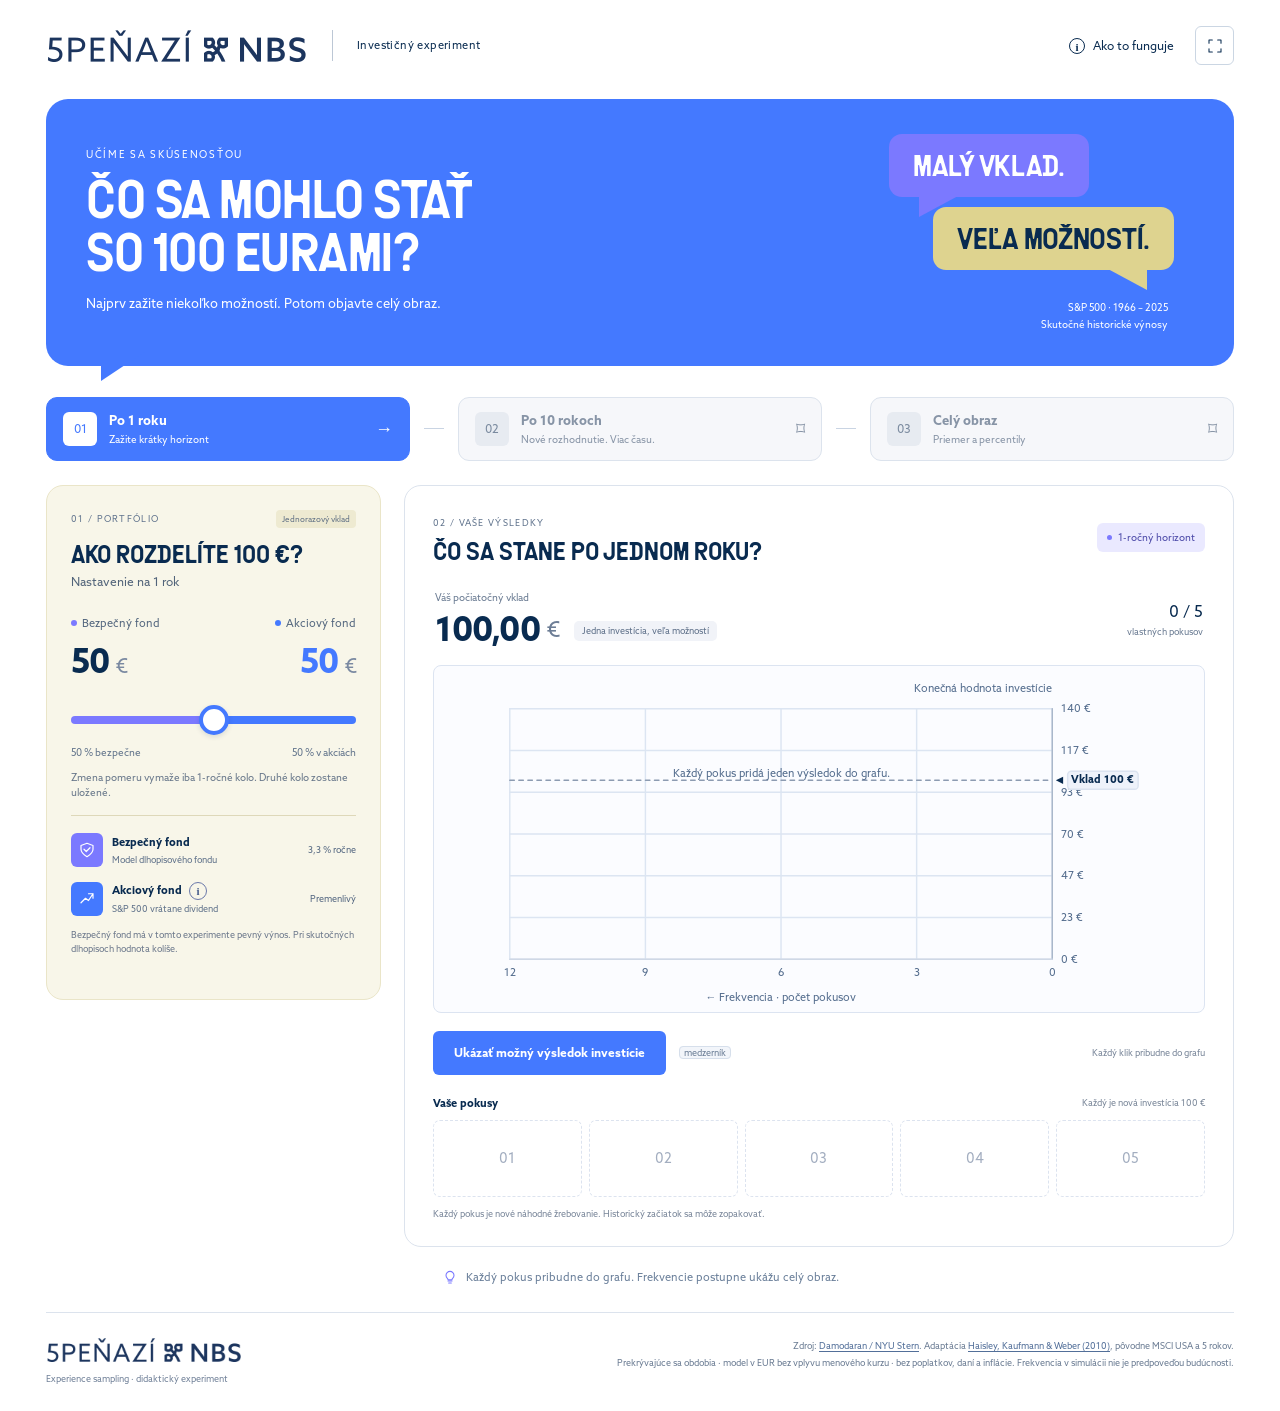
==== commit 8b2f6f68: "Add files via upload" ====
--- a/index.html
+++ b/index.html
@@ -47,7 +47,7 @@
 .experience{padding:25px 28px;background:white}.experience-header{margin-bottom:22px}.horizon-pill{background:#eae9ff;border:0;color:#4c4aa9;border-radius:6px;padding:7px 10px;font-size:10px}.horizon-pill .tiny-dot{background:var(--purple)}.sample-value,.compare-value{font-weight:600;color:var(--navy);letter-spacing:-.9px}.sample-value{font-size:34px}.sample-currency{color:#6c7d95}.sample-counter{color:var(--navy)}.sample-counter small,.value-label{color:#6b7c93}.return-badge{background:#f1f3f8;color:#5e7089}.return-badge.positive{background:#edf7f1;color:#246c53}.return-badge.negative{background:#fbeded;color:#ac4354}
 .frequency-wrap{background:#fbfcff;border:1px solid #dce4f1;border-radius:8px;padding:12px 9px 4px}.frequency-chart{font-family:"Azo Sans",Arial,sans-serif}.frequency-chart text{fill:#536c8d}.frequency-chart text[fill="white"]{fill:white}.frequency-chart text[fill="#092b50"]{fill:var(--navy)}.frequency-chart text[fill="#8b86b9"]{fill:#6964b0}.frequency-chart line[stroke="#e1e7f2"]{stroke:#dce5f2}.chart-legend{color:#62758d}.sampling-hint,.sampling-note{color:#7a879a}.history-heading h3{font-weight:600;color:var(--navy)}.history-heading span{color:#7a8799}.history-item{background:#f7f8fc;border:1px solid #dce3ef;border-radius:7px}.history-item.empty{background:white;border-style:dashed;color:#a3aec0}.history-item .attempt-label,.history-item small{color:#73829a}.history-item strong{color:var(--navy);font-weight:600}.history-item small.negative{color:var(--red)}.history-item small.positive{color:var(--green)}
 .primary-button{background:var(--blue);color:white;box-shadow:none;border-radius:6px;padding:11px 21px;font-size:12px;font-weight:600}.primary-button:hover{background:var(--navy)}.primary-button:disabled{background:#a2b9e9}.minor-button{border-color:#cbd6e4;color:var(--navy);border-radius:6px}.minor-button:hover{background:#f2f5fa}.key-hint{color:#7a8ca4}kbd{background:#f2f5fa;color:#6b7e96;border-color:#d6dfeb}
-.reveal-head p{color:#647992}.reveal-head strong{color:var(--navy)}.reveal-counter{color:#3f67bc}.stat{border-color:#dce3ed;border-radius:7px;background:#fff}.stat span,.stat small{color:#657b96}.stat strong{font-weight:600;color:var(--navy)}.stat:first-child{background:var(--navy);border-color:var(--navy)}.stat:first-child span,.stat:first-child small{color:#d7e4ff}.stat:first-child strong{color:white}.percentile-range{background:#eae8ff;color:#625dac;border-radius:6px}.percentile-range strong{color:var(--navy);font-weight:600}.legend-band{background:#dfddfa;border-color:#c6c2f1}.full-history summary{color:#586f8c}.full-history th{color:#657d9b}.full-history td,.full-history th{border-color:#e1e6ef}
+.reveal-head p{color:#647992}.reveal-head strong{color:var(--navy)}.reveal-counter{color:#3f67bc}.stat{border-color:#dce3ed;border-radius:7px;background:#fff}.stat span,.stat small{color:#657b96}.stat strong{font-weight:600;color:var(--navy)}.stat.mean-stat{background:var(--navy);border-color:var(--navy)}.stat.mean-stat span,.stat.mean-stat small{color:#d7e4ff}.stat.mean-stat strong{color:white}.percentile-range{background:#eae8ff;color:#625dac;border-radius:6px}.percentile-range strong{color:var(--navy);font-weight:600}.legend-band{background:#dfddfa;border-color:#c6c2f1}.full-history summary{color:#586f8c}.full-history th{color:#657d9b}.full-history td,.full-history th{border-color:#e1e6ef}
 .compare-card{border-color:#dce3ed;border-radius:11px}.compare-card .eyebrow{color:#526c91}.compare-caption{color:#637b98}.compare-details div{border-color:#e0e7f0;color:#677d97}.compare-details strong{color:var(--navy)}.explore-controls{background:#f3f1ff;border:1px solid #dfdcfc;border-radius:8px}.explore-controls label{color:#585581}.explore-controls p,.chart-tip{color:#6b7f9a}.completed-badge{background:#f0ecd3;color:#4a563c;border-radius:6px}.simulation-controls{color:#667c98}.learning-note{color:#697e99}.learning-note svg{color:var(--purple)}
 footer{border-color:#dce3ed;padding:25px 0;color:#6f8097;gap:20px}footer>div{align-items:flex-start;flex-direction:column;gap:10px}footer p{color:#6c7d94}footer a{color:#526f99}.footer-brand{font-size:0;line-height:0}.footer-brand img{display:block;width:195px;height:auto}.footer-brand+span{font-size:9px;color:#73839a}
 dialog{font-family:"Azo Sans",Arial,sans-serif;border-color:#d3ddeb;border-radius:15px}dialog h2,dialog h3{font-family:Animo,Arial,sans-serif;text-transform:uppercase;font-weight:400;letter-spacing:0}dialog h2{font-size:35px}dialog h3{font-size:23px}dialog p,dialog li{color:#546b87}.dialog-close{background:#f0f3fa;color:var(--navy);border-radius:6px}.method-warning{background:#f4f1df;border-left-color:var(--sand)}.keyboard-help{color:#6b7e97}
@@ -59,7 +59,26 @@
 @media(min-width:900px){:fullscreen .brand img{width:211px}:fullscreen .brand-note{font-size:10px}:fullscreen .allocation h2,:fullscreen .experience h2{font-size:24px}:fullscreen .app-shell{max-width:1700px}:fullscreen .journey-step{padding-top:9px;padding-bottom:9px}:fullscreen .journey-step strong{font-size:12px}:fullscreen .journey-step small{font-size:9px}:fullscreen .allocation{padding:20px}:fullscreen .view-compare .compare-value{font-size:27px}:fullscreen .view-compare .compare-details div{font-size:9px}:fullscreen .view-compare .explore-controls label{font-size:11px}:fullscreen .view-revealed .stat strong{font-size:22px}}
 
 /* Phone-first interaction layer; the desktop layout keeps its existing form. */
+/* One-shot chart motion, scaled in SVG coordinates for every screen size. */
+.chart-reveal .chart-curve{stroke-dasharray:1;animation:chart-trace 1050ms cubic-bezier(.22,.7,.2,1) 100ms both}
+.chart-reveal .chart-bands{animation:chart-fade 650ms ease 370ms both}
+.chart-reveal .chart-percentile{animation:chart-fade 500ms ease 720ms both}
+.chart-reveal .chart-mean-line{stroke-dasharray:1;animation:chart-trace 650ms cubic-bezier(.22,.7,.2,1) 530ms both}
+.chart-reveal .chart-mean-label{animation:chart-label-in 450ms cubic-bezier(.2,.8,.2,1) 760ms both}
+.chart-reveal .chart-marker{transform-box:fill-box;transform-origin:center;animation:chart-marker-in 420ms cubic-bezier(.2,.8,.25,1.15) calc(850ms + var(--marker-delay,0ms)) both}
+@keyframes chart-trace{from{stroke-dashoffset:1}to{stroke-dashoffset:0}}
+@keyframes chart-fade{from{opacity:0}to{opacity:1}}
+@keyframes chart-label-in{from{opacity:0;transform:translateX(-8px)}to{opacity:1;transform:translateX(0)}}
+@keyframes chart-marker-in{from{opacity:0;transform:scale(.45)}to{opacity:1;transform:scale(1)}}
+@media(prefers-reduced-motion:reduce){
+  .chart-reveal .chart-curve,.chart-reveal .chart-mean-line{stroke-dashoffset:0;animation:none!important}
+  .chart-reveal .chart-bands,.chart-reveal .chart-percentile,.chart-reveal .chart-mean-label,.chart-reveal .chart-marker{opacity:1;transform:none;animation:none!important}
+}
 .allocation-hint{font-size:10px;line-height:1.5;color:#68778a;margin:10px 0 15px}
+.mean-summary{margin:0 0 15px}
+.mean-summary .stat{padding:13px 16px}
+.mean-summary .stat strong{font-size:30px}
+.view-revealed .chart-summary{grid-template-columns:repeat(2,minmax(0,1fr))}
 #allocation-slider{height:46px;background:transparent;margin:0 0 2px;touch-action:pan-y;cursor:ew-resize;border-radius:0}
 #allocation-slider::-webkit-slider-runnable-track{height:8px;border-radius:8px;background:linear-gradient(to right,var(--purple) 0%,var(--purple) calc(100% - var(--fill)),var(--blue) calc(100% - var(--fill)),var(--blue) 100%)}
 #allocation-slider::-webkit-slider-thumb{width:30px;height:30px;margin-top:-11px;border:4px solid var(--blue);background:#fff;box-shadow:0 2px 5px #092b5020}
@@ -81,7 +100,7 @@
   .draw-actions,.reveal-actions,.simulation-controls{position:fixed;z-index:30;bottom:0;left:0;right:0;display:flex;align-items:center;gap:9px;margin:0;width:100%;padding:11px max(16px,env(safe-area-inset-left,0px)) max(11px,env(safe-area-inset-bottom,0px));border-top:1px solid #dce3ed;background:#fffffff5;box-shadow:0 -5px 18px #092b500a;backdrop-filter:blur(12px)}
   .draw-actions .primary-button{flex:1;width:100%;min-height:52px;font-size:14px;padding:12px 18px;border-radius:9px}.draw-actions .sampling-hint,.draw-actions .key-hint{display:none}.reveal-actions .primary-button{flex:1;min-width:0;min-height:52px;font-size:13px;padding:10px 12px;border-radius:9px;line-height:1.4;gap:8px}.reveal-actions .minor-button{width:96px;min-height:48px;padding:8px;font-size:11px;border-radius:8px}.reveal-actions .completed-badge{display:none}.simulation-controls{flex-wrap:nowrap;min-height:76px;font-size:11px;line-height:1.4}.simulation-controls>span:nth-child(2){flex:1;min-width:0}.simulation-controls .minor-button{min-height:48px;font-size:12px;padding:9px 12px;white-space:nowrap}.simulation-controls .spinner{flex-shrink:0}
   .history-heading{margin:19px 0 11px;align-items:baseline;gap:12px}.history-heading h3{font-size:14px}.history-heading span{font-size:10px;text-align:right;max-width:150px}.history-grid{grid-template-columns:repeat(2,minmax(0,1fr))!important;gap:9px}.history-item{padding:12px;min-height:92px;text-align:left;border-radius:9px}.history-item:last-child{grid-column:1/-1}.history-item .attempt-label{font-size:10px;margin-bottom:5px}.history-item strong{font-size:19px;letter-spacing:-.3px}.history-item small{font-size:11px;line-height:1.4;margin-top:4px}.history-item.empty{font-size:16px;min-height:82px}.history-item .dot{width:4px;height:4px;margin-right:4px}
-  .reveal-head{gap:12px;margin-bottom:14px}.reveal-head p{font-size:12px;line-height:1.55}.reveal-counter{font-size:11px;padding-top:2px}.chart-legend{font-size:10px;line-height:1.5;gap:9px 13px;margin:12px 1px}.chart-summary{grid-template-columns:1fr 1fr;gap:9px;margin:14px 0}.stat{padding:13px 12px}.stat:first-child{grid-column:1/-1}.stat span,.stat small{font-size:11px;line-height:1.4}.stat strong{font-size:24px;margin:7px 0 5px;line-height:1.2}.stat:first-child strong{font-size:34px}.stat .range-value{font-size:20px;line-height:1.4;white-space:nowrap}.percentile-ranges{grid-template-columns:1fr;gap:9px}.percentile-range{padding:13px 12px;display:flex;justify-content:space-between;align-items:center;gap:10px;font-size:11px;line-height:1.45}.percentile-range strong{font-size:13px;line-height:1.45;margin:0;white-space:nowrap}
+  .reveal-head{gap:12px;margin-bottom:14px}.reveal-head p{font-size:12px;line-height:1.55}.reveal-counter{font-size:11px;padding-top:2px}.chart-legend{font-size:10px;line-height:1.5;gap:9px 13px;margin:12px 1px}.chart-summary{grid-template-columns:1fr 1fr;gap:9px;margin:14px 0}.stat{padding:13px 12px}.stat.mean-stat{grid-column:1/-1}.stat span,.stat small{font-size:11px;line-height:1.4}.stat strong{font-size:24px;margin:7px 0 5px;line-height:1.2}.stat.mean-stat strong{font-size:34px}.stat .range-value{font-size:20px;line-height:1.4;white-space:nowrap}.percentile-ranges{grid-template-columns:1fr;gap:9px}.percentile-range{padding:13px 12px;display:flex;justify-content:space-between;align-items:center;gap:10px;font-size:11px;line-height:1.45}.percentile-range strong{font-size:13px;line-height:1.45;margin:0;white-space:nowrap}
   .compare-grid{grid-template-columns:1fr;gap:15px}.compare-card{padding:18px 16px}.compare-card .eyebrow{font-size:11px}.compare-value{font-size:36px;margin:12px 0 3px}.compare-caption{font-size:12px}.compare-card .frequency-chart{width:calc(100% + 12px);margin:15px -6px 10px;max-height:none}.compare-details{grid-template-columns:1fr 1fr;gap:13px 10px;margin-top:13px}.compare-details div{display:flex;flex-direction:column;gap:5px;font-size:11px;line-height:1.5;padding-bottom:10px}.compare-details strong{font-size:13px;white-space:normal}.chart-tip{font-size:11px;line-height:1.65;margin:14px 0}.full-history{margin-top:13px}.full-history summary{font-size:12px;min-height:44px;padding:12px 0;line-height:1.5}.full-history table{font-size:11px}.full-history th,.full-history td{padding:10px 7px}.learning-note{font-size:11px;line-height:1.6;margin:21px 5px 24px}.learning-note svg{margin-top:2px}
   footer{padding:23px 0;gap:17px}footer p{font-size:10px;line-height:1.7}footer>div>span:last-child{font-size:10px}.footer-brand img{width:180px}dialog{padding:32px 23px}dialog p,dialog li{font-size:14px;line-height:1.75}dialog h2{font-size:32px}dialog h3{font-size:23px}.keyboard-help{display:none}
 }
@@ -91,6 +110,16 @@
 }
 @media(max-width:380px){
   .app-shell{padding-left:max(12px,env(safe-area-inset-left,0px));padding-right:max(12px,env(safe-area-inset-right,0px))}.brand img{width:165px}.topbar{gap:8px}.text-button{font-size:11px;gap:5px}.intro{padding:19px 20px 22px}.intro h1{font-size:33px}.intro-copy{font-size:11px}.intro .eyebrow{font-size:8px}.journey{gap:5px}.journey-step{padding:8px 6px;gap:6px}.journey-step strong{font-size:11px}.step-number{width:23px;font-size:9px}.allocation{padding:18px}.allocation-amounts span{font-size:11px}.fund-details{gap:10px}.fund-detail strong{font-size:11px}.fund-detail small{font-size:9px}.fund-info-button{width:20px;height:20px;margin-left:1px}.experience{padding:19px 13px}.experience h2{font-size:24px}.horizon-pill{font-size:9px;padding:6px}.sample-value{font-size:32px}.sample-counter{min-width:69px;font-size:17px}.sample-counter small{font-size:9px}.sample-result .value-label{font-size:10px}.sample-value .return-badge{font-size:10px}.section-index{font-size:9px}.percentile-range{display:block;font-size:11px}.percentile-range strong{display:block;font-size:14px;margin-top:6px}.stat .range-value{font-size:18px}.history-item{padding:11px}.history-item strong{font-size:18px}.reveal-actions .primary-button{font-size:12px}.reveal-actions .minor-button{width:88px}.simulation-controls .spinner{display:none}
+}
+@media(min-width:900px){
+  :fullscreen .view-revealed .mean-summary{grid-column:1/-1;grid-row:2;margin:0}
+  :fullscreen .view-revealed .mean-summary .stat{padding:9px 13px}
+  :fullscreen .view-revealed .frequency-wrap{grid-row:3/6}
+  :fullscreen .view-revealed .frequency-chart{max-height:calc(100dvh - 435px)}
+  :fullscreen .view-revealed .chart-summary{grid-row:3;grid-template-columns:1fr}
+  :fullscreen .view-revealed .percentile-ranges{grid-row:4}
+  :fullscreen .view-revealed .chart-legend{grid-row:6}
+  :fullscreen .view-revealed .reveal-actions{grid-row:7}
 }
 
 </style>@@ -108,14 +137,14 @@
 
     <main>
       <section class="intro" aria-labelledby="page-title">
-        <div class="intro-text"><p class="eyebrow">UČÍME SA SKÚSENOSŤOU</p><h1 id="page-title">Čo sa mohlo stať<br> so <span>100 dolármi?</span></h1><p class="intro-copy">Najprv zažite niekoľko možností.<br class="mobile-break"> Potom objavte celý obraz.</p></div>
+        <div class="intro-text"><p class="eyebrow">UČÍME SA SKÚSENOSŤOU</p><h1 id="page-title">Čo sa mohlo stať<br> so <span>100 eurami?</span></h1><p class="intro-copy">Najprv zažite niekoľko možností.<br class="mobile-break"> Potom objavte celý obraz.</p></div>
         <div class="brand-conversation" aria-hidden="true"><div class="brand-bubble bubble-lilac">MALÝ VKLAD.</div><div class="brand-bubble bubble-sand">VEĽA MOŽNOSTÍ.</div><span class="conversation-caption">S&P 500 · 1966 – 2025<br>Skutočné historické výnosy</span></div>
       </section>
 
       <nav class="journey" aria-label="Priebeh experimentu">
         <button class="journey-step active" id="step-one" aria-current="step"><span class="step-number">01</span><span><strong>Po 1 roku</strong><small>Zažite krátky horizont</small></span><span class="step-state" aria-hidden="true">→</span></button>
         <div class="journey-connector" aria-hidden="true"></div>
-        <button class="journey-step" id="step-ten" disabled><span class="step-number">02</span><span><strong>Po 10 rokoch</strong><small>Rovnaké začiatky. Viac času.</small></span><span class="step-state" aria-hidden="true">⌑</span></button>
+        <button class="journey-step" id="step-ten" disabled><span class="step-number">02</span><span><strong>Po 10 rokoch</strong><small>Nové rozhodnutie. Viac času.</small></span><span class="step-state" aria-hidden="true">⌑</span></button>
         <div class="journey-connector" aria-hidden="true"></div>
         <button class="journey-step" id="step-compare" disabled><span class="step-number">03</span><span><strong>Celý obraz</strong><small>Priemer a percentily</small></span><span class="step-state" aria-hidden="true">⌑</span></button>
       </nav>
@@ -123,12 +152,12 @@
       <div class="workspace">
         <aside class="allocation panel" aria-labelledby="allocation-title">
           <div class="section-heading"><span class="section-index">01 / PORTFÓLIO</span><span class="subtle-tag">Jednorazový vklad</span></div>
-          <h2 id="allocation-title">Ako rozdelíte 100 $?</h2>
-          <p class="muted allocation-copy">Vyberte si pomer istoty a rizika.</p>
-          <div class="allocation-amounts"><div><span class="fund-dot safe"></span><span>Bezpečný fond</span><strong id="safe-amount">50 <small>$</small></strong></div><div><span class="fund-dot risky"></span><span>Akciový fond</span><strong id="risky-amount">50 <small>$</small></strong></div></div>
+          <h2 id="allocation-title">Ako rozdelíte 100 €?</h2>
+          <p id="allocation-round" class="muted allocation-copy">Nastavenie na 1 rok</p>
+          <div class="allocation-amounts"><div><span class="fund-dot safe"></span><span>Bezpečný fond</span><strong id="safe-amount">50 <small>€</small></strong></div><div><span class="fund-dot risky"></span><span>Akciový fond</span><strong id="risky-amount">50 <small>€</small></strong></div></div>
           <label class="sr-only" for="allocation-slider">Podiel akciového fondu v percentách</label>
           <input id="allocation-slider" aria-describedby="allocation-hint" type="range" min="0" max="100" step="5" value="50" aria-valuetext="50 percent akcie, 50 percent bezpečný fond">
-          <div class="range-labels"><span id="safe-percent">50 % bezpečne</span><span id="risky-percent">50 % v akciách</span></div><p id="allocation-hint" class="allocation-hint">Zmena pomeru začne novú sériu.</p>
+          <div class="range-labels"><span id="safe-percent">50 % bezpečne</span><span id="risky-percent">50 % v akciách</span></div><p id="allocation-hint" class="allocation-hint">Zmena pomeru vymaže iba toto kolo. Druhé kolo zostane uložené.</p>
           <div class="fund-details"><div class="fund-detail"><span class="fund-symbol safe" aria-hidden="true"><svg viewBox="0 0 24 24"><path d="m12 3 8 3v5c0 5-8 10-8 10S4 16 4 11V6z"/><path d="m8 11 3 3 5-5"/></svg></span><div><strong>Bezpečný fond</strong><small>Model dlhopisového fondu</small></div><span class="rate-tag">3,3 % ročne</span></div><div class="fund-detail"><span class="fund-symbol risky" aria-hidden="true"><svg viewBox="0 0 24 24"><path d="m4 17 6-6 4 3 6-9M14 5h6v6"/></svg></span><div><strong>Akciový fond <button id="risky-info-button" class="fund-info-button" type="button" aria-label="Informácie o akciovom fonde" aria-haspopup="dialog">i</button></strong><small>S&P 500 vrátane dividend</small></div><span class="risk-tag">Premenlivý</span></div></div>
           <p class="model-note">Bezpečný fond má v tomto experimente pevný výnos. Pri skutočných dlhopisoch hodnota kolíše.</p>
         </aside>
@@ -140,9 +169,9 @@
       </div>
       <p class="learning-note"><svg viewBox="0 0 24 24" aria-hidden="true"><path d="M9 18h6M10 21h4M8 14a6 6 0 1 1 8 0c-1 1-1 2-1 2H9s0-1-1-2Z"/></svg><span id="learning-text">Jeden výsledok je príbeh. Viac výsledkov pomáha pochopiť riziko.</span></p>
     </main>
-    <footer><div><span class="footer-brand"><img src="[data-uri]" width="195" height="24" alt="5PEŇAZÍ · NBS"></span><span>Experience sampling · didaktický experiment</span></div><p>Zdroj: <a href="https://pages.stern.nyu.edu/adamodar/New_Home_Page/datafile/histretSP.html" target="_blank" rel="noopener noreferrer">Damodaran / NYU Stern</a>. Adaptácia <a href="https://papers.ssrn.com/sol3/papers.cfm?abstract_id=1616186" target="_blank" rel="noopener noreferrer">Haisley, Kaufmann & Weber (2010)</a>, pôvodne MSCI USA a 5 rokov.<br>Prekrývajúce sa obdobia · nominálne USD · bez poplatkov, daní a inflácie. Historická frekvencia nie je predpoveďou budúcnosti.</p></footer>
+    <footer><div><span class="footer-brand"><img src="[data-uri]" width="195" height="24" alt="5PEŇAZÍ · NBS"></span><span>Experience sampling · didaktický experiment</span></div><p>Zdroj: <a href="https://pages.stern.nyu.edu/adamodar/New_Home_Page/datafile/histretSP.html" target="_blank" rel="noopener noreferrer">Damodaran / NYU Stern</a>. Adaptácia <a href="https://papers.ssrn.com/sol3/papers.cfm?abstract_id=1616186" target="_blank" rel="noopener noreferrer">Haisley, Kaufmann & Weber (2010)</a>, pôvodne MSCI USA a 5 rokov.<br>Prekrývajúce sa obdobia · model v EUR bez vplyvu menového kurzu · bez poplatkov, daní a inflácie. Frekvencia v simulácii nie je predpoveďou budúcnosti.</p></footer>
   </div>
-  <dialog id="method-dialog" aria-labelledby="method-title"><button class="dialog-close icon-button" aria-label="Zavrieť">×</button><p class="eyebrow">O EXPERIMENTE</p><h2 id="method-title">Najprv skúsenosť.<br>Potom štatistika.</h2><p>Rozdeľte jednorazový vklad 100 $ medzi dva fondy. Na každom horizonte absolvujete 5 pokusov. Rozdelenie fondov môžete meniť kedykoľvek; každá zmena vymaže celú sériu a vráti vás na jednoročný horizont. Každý pokus predstavuje samostatnú investíciu, nie pokračovanie predchádzajúcej.</p><ol><li><strong>Najprv 1 rok.</strong> Žrebujeme historický začiatok z rokov 1966 – 2016, bez opakovania v jednej sérii.</li><li><strong>Frekvenčný graf.</strong> Každý klik pridá výsledok do grafu. Po vlastných pokusoch spustite rýchle doplnenie celého rozdelenia s priemerom a percentilmi.</li><li><strong>Potom 10 rokov.</strong> V rovnakom poradí použijeme tie isté začiatky a rovnaké rozdelenie vkladu. Mení sa iba dĺžka držania.</li></ol><h3>Ako počítame</h3><p>Akciová časť rastie ako súčin ročných faktorov <code>(1 + r₁) × … × (1 + rₕ)</code>. Bezpečná časť rastie faktorom <code>1,033ʰ</code>. Konečné hodnoty oboch častí sčítame. Medzi fondmi nerebalansujeme a nepridávame ďalšie vklady.</p><p>Po odhalení ukážeme všetkých 51 historických období s rovnakou váhou. Priemer je aritmetický priemer konečných hodnôt. Percentily používajú lineárnu interpoláciu; stredných 70 % je P15 – P85 a stredných 95 % je P2,5 – P97,5. Krivka iba vyhladzuje histogram, nepredpokladá normálne rozdelenie a nevytvára ďalšie scenáre.</p><h3>Čo porovnávame</h3><p>Pre férové porovnanie používame aj pri 1 roku iba 51 začiatkov 1966 – 2016, nie všetkých 60 samostatných rokov. Desaťročné obdobie zahŕňa počiatočný rok a nasledujúcich 9 rokov.</p><p>Ide o didaktickú adaptáciu, nie presnú replikáciu štúdie z roku 2010. Pôvodný experiment používal MSCI USA, päťročný horizont a iný postup vzorkovania. Bezpečný fond je tu zjednodušený model s výnosom 3,3 % ročne.</p><p class="method-warning">Historické obdobia sa prekrývajú a nie sú nezávislé. Výsledky sú nominálne v USD, bez inflácie, poplatkov a daní. Historická frekvencia nevyjadruje pravdepodobnosť budúceho výsledku.</p><div class="keyboard-help"><kbd>Medzerník</kbd> ďalší pokus / krok <kbd>F</kbd> celá obrazovka <kbd>R</kbd> odznova <kbd>Esc</kbd> zavrieť</div></dialog>
+  <dialog id="method-dialog" aria-labelledby="method-title"><button class="dialog-close icon-button" aria-label="Zavrieť">×</button><p class="eyebrow">O EXPERIMENTE</p><h2 id="method-title">Najprv skúsenosť.<br>Potom štatistika.</h2><p>Rozdeľte jednorazový vklad 100 € medzi dva fondy. Na každom horizonte absolvujete 5 pokusov. Rozdelenie fondov môžete meniť kedykoľvek; každý horizont má vlastné nastavenie. Zmena vymaže iba pokusy aktuálneho horizontu a začne nové žrebovanie, aj pri návrate na pôvodný pomer; druhé kolo zostane uložené. Každý pokus predstavuje samostatnú investíciu, nie pokračovanie predchádzajúcej.</p><ol><li><strong>Najprv 1 rok.</strong> Každým klikom náhodne žrebujeme historický začiatok z rokov 1966 – 2016. Žrebujeme s opakovaním, takže rovnaký začiatok sa môže objaviť viackrát.</li><li><strong>Frekvenčný graf.</strong> Každý klik pridá výsledok do grafu. Po piatich vlastných pokusoch spustite ďalších 45 náhodných žrebovaní. Graf, priemer a percentily vychádzajú zo spolu 50 pokusov tejto simulácie.</li><li><strong>Potom 10 rokov.</strong> Zvoľte si vlastné rozdelenie vkladu nezávisle od prvého kola. Päť historických začiatkov vyžrebujeme samostatne pre tento horizont. V porovnaní preto hrá úlohu čas aj váš zvolený pomer fondov.</li></ol><h3>Ako počítame</h3><p>Akciová časť rastie ako súčin ročných faktorov <code>(1 + r₁) × … × (1 + rₕ)</code>. Bezpečná časť rastie faktorom <code>1,033ʰ</code>. Konečné hodnoty oboch častí sčítame. Medzi fondmi nerebalansujeme a nepridávame ďalšie vklady.</p><p>Z 51 historických začiatkov žrebujeme s opakovaním 50 pokusov vrátane prvých piatich. Každý začiatok má pri každom žrebovaní rovnakú šancu. Priemer je aritmetický priemer konečných hodnôt týchto 50 pokusov; priemer aj percentily sa preto môžu meniť medzi simuláciami. Pri 100 % bezpečnom fonde sú všetky výsledky rovnaké. Percentily používajú lineárnu interpoláciu; stredných 70 % je P15 – P85 a stredných 95 % je P2,5 – P97,5. Krivka iba vyhladzuje histogram týchto pokusov, nepredpokladá normálne rozdelenie. Každý pokus používa skutočný historický výsledok.</p><h3>Čo porovnávame</h3><p>Pre férové porovnanie používame aj pri 1 roku iba 51 začiatkov 1966 – 2016, nie všetkých 60 samostatných rokov. Desaťročné obdobie zahŕňa počiatočný rok a nasledujúcich 9 rokov.</p><p>Ide o didaktickú adaptáciu, nie presnú replikáciu štúdie z roku 2010. Pôvodný experiment používal MSCI USA, päťročný horizont a iný postup vzorkovania. Bezpečný fond je tu zjednodušený model s výnosom 3,3 % ročne.</p><p class="method-warning">Historické obdobia sa prekrývajú a nie sú nezávislé. Výsledky modelu sú v EUR, bez inflácie, poplatkov a daní. Historické percentuálne výnosy S&P 500 vychádzajú z údajov v USD a aplikujeme ich na eurový vklad bez zohľadnenia menového kurzu. Frekvencia v náhodnej simulácii nevyjadruje pravdepodobnosť budúceho výsledku.</p><div class="keyboard-help"><kbd>Medzerník</kbd> ďalší pokus / krok <kbd>F</kbd> celá obrazovka <kbd>R</kbd> odznova <kbd>Esc</kbd> zavrieť</div></dialog>
   <dialog id="risky-fund-dialog" class="fund-info-dialog" aria-label="Informácie o akciovom fonde"><button class="dialog-close icon-button" aria-label="Zavrieť">×</button><p>Priemerný ročný výnos je približne <strong>11,03 %</strong> so smerodajnou odchýlkou <strong>16,82 %</strong> pri jednoročnom horizonte.</p></dialog>
   <div class="sr-only" role="status" aria-live="polite" aria-atomic="true" id="announcement"></div>
 <script>
@@ -155,6 +184,7 @@
   'use strict';
   const ANNUAL_RETURNS = [-0.0997, 0.238, 0.1081, -0.0824, 0.0356, 0.1422, 0.1876, -0.1431, -0.259, 0.37, 0.2383, -0.0698, 0.0651, 0.1852, 0.3174, -0.047, 0.2042, 0.2234, 0.0615, 0.3124, 0.1849, 0.0581, 0.1654, 0.3148, -0.0306, 0.3023, 0.0749, 0.0997, 0.0133, 0.372, 0.2268, 0.331, 0.2834, 0.2089, -0.0903, -0.1185, -0.2197, 0.2836, 0.1074, 0.0483, 0.1561, 0.0548, -0.3655, 0.2594, 0.1482, 0.021, 0.1589, 0.3215, 0.1352, 0.0138, 0.1177, 0.2161, -0.0423, 0.3121, 0.1802, 0.2847, -0.1804, 0.2606, 0.2488, 0.1778];
   const INITIAL = 100;
+  const SIMULATION_DRAWS = 50;
   // Explicit user setting; the supplied JSON's 3.35% reference is not used.
   const SAFE_RATE = 0.033;
   const FIRST_YEAR = 1966;
@@ -180,8 +210,19 @@
     return sorted[i] + (sorted[Math.min(i + 1, sorted.length - 1)] - sorted[i]) * (position - i);
   }
   function stats(horizon, weight) {
-    const observations = scenarios(horizon, weight);
-    const sorted = observations.map(s => s.value).sort((a, b) => a - b);
+    return statsForYears(horizon, weight, START_YEARS);
+  }
+  function sampleYears(count, random = Math.random) {
+    if (!Number.isInteger(count) || count < 0) throw new RangeError('Neplatný počet pokusov.');
+    return Array.from({ length: count }, () => {
+      const value = random();
+      if (!Number.isFinite(value) || value < 0 || value >= 1) throw new RangeError('Neplatná náhodná hodnota.');
+      return START_YEARS[Math.floor(value * START_YEARS.length)];
+    });
+  }
+  function statsForYears(horizon, weight, years) {
+    if (!years.length || !years.every(year => START_YEARS.includes(year))) throw new RangeError('Neplatná vzorka historických začiatkov.');
+    const sorted = years.map(year => terminal(year, horizon, weight)).sort((a, b) => a - b);
     return {
       count: sorted.length,
       mean: sorted.reduce((sum, value) => sum + value, 0) / sorted.length,
@@ -211,303 +252,379 @@
   function density(values, x, bandwidth) {
     return values.reduce((sum, value) => sum + Math.exp(-.5 * ((x - value) / bandwidth) ** 2), 0) / (values.length * bandwidth * Math.sqrt(2 * Math.PI));
   }
-  return Object.freeze({ INITIAL, SAFE_RATE, FIRST_YEAR, START_YEARS, ANNUAL_RETURNS: Object.freeze(ANNUAL_RETURNS), stockFactor, terminal, scenarios, stats, quantile, shuffle, histogram, density });
+  return Object.freeze({ INITIAL, SIMULATION_DRAWS, SAFE_RATE, FIRST_YEAR, START_YEARS, ANNUAL_RETURNS: Object.freeze(ANNUAL_RETURNS), stockFactor, terminal, scenarios, stats, statsForYears, sampleYears, quantile, shuffle, histogram, density });
 });
 
 </script>
 <script>
-(() => {
-  'use strict';
-  const M = InvestmentMath;
-  const $ = id => document.getElementById(id);
-  const reducedMotion = matchMedia('(prefers-reduced-motion: reduce)');
-  const fmt = new Intl.NumberFormat('sk-SK', { minimumFractionDigits: 2, maximumFractionDigits: 2 });
-  const compact = new Intl.NumberFormat('sk-SK', { maximumFractionDigits: 0 });
-  const pct = new Intl.NumberFormat('sk-SK', { minimumFractionDigits: 1, maximumFractionDigits: 1 });
-  const money = value => fmt.format(value) + ' $';
-  const percentage = value => (value > 1e-9 ? '+' : '') + pct.format(Math.abs(value) < 1e-9 ? 0 : value) + ' %';
-  const tone = value => value < 100 - 1e-9 ? 'negative' : 'positive';
-  let state;
-  let drawFrame = 0;
-  let revealTimer = 0;
-  let lastHapticAt = -Infinity;
-  let resizeFrame = 0;
-  let narrowChart = innerWidth < 600;
-
-  function hapticTick(weight) {
-    if (typeof navigator.vibrate !== 'function' || reducedMotion.matches) return;
-    const now = performance.now();
-    if (now - lastHapticAt < 50) return;
-    lastHapticAt = now;
-    try { navigator.vibrate(weight === 0 || weight === .5 || weight === 1 ? 14 : 7); } catch { /* Optional device feedback. */ }
-  }
-  function showExperience() {
-    if (matchMedia('(max-width:780px), (max-width:1024px) and (max-height:500px)').matches) document.querySelector('.experience').scrollIntoView({ behavior: reducedMotion.matches ? 'instant' : 'smooth', block: 'start' });
-  }
-
-  function random() {
-    if (globalThis.crypto?.getRandomValues) return crypto.getRandomValues(new Uint32Array(1))[0] / 4294967296;
-    return Math.random();
-  }
-  function announce(text) { $('announcement').textContent = text; }
-  function stopAnimations() { cancelAnimationFrame(drawFrame); clearInterval(revealTimer); }
-  function reset(weight = .5) {
-    stopAnimations();
-    state = { weight, draws: 5, horizon: 1, phase: 'sampling', years: [], tenCount: 0, busy: false, revealed: {}, revealYears: [], compare: false };
-    $('allocation-slider').value = Math.round(weight * 100);
-    updateAllocation();
-    render();
-    announce('Nová séria. Najprv vyskúšajte jednoročný horizont.');
-  }
-  function currentCount() { return state.horizon === 1 ? state.years.length : state.tenCount; }
-  function visibleYears() { return state.years.slice(0, currentCount()); }
-  function updateAllocation() {
-    const risk = Math.round(state.weight * 100);
-    $('safe-amount').innerHTML = `${100 - risk} <small>$</small>`;
-    $('risky-amount').innerHTML = `${risk} <small>$</small>`;
-    $('safe-percent').textContent = `${100 - risk} % bezpečne`;
-    $('risky-percent').textContent = `${risk} % v akciách`;
-    $('allocation-slider').style.setProperty('--fill', risk + '%');
-    $('allocation-slider').setAttribute('aria-valuetext', `${risk} percent akcie, ${100 - risk} percent bezpečný fond`);
-  }
-  function setAllocation(weight) {
-    if (weight === state.weight) return;
-    hapticTick(weight);
-    reset(weight);
-    announce(`Rozdelenie zmenené na ${Math.round(weight * 100)} percent akcií. Predchádzajúce výsledky sú vymazané. Nová séria začína jednoročným horizontom.`);
-  }
-  function updateJourney() {
-    const stages = [$('step-one'), $('step-ten'), $('step-compare')];
-    const active = state.compare ? 2 : state.horizon === 1 ? 0 : 1;
-    stages.forEach((button, i) => {
-      const unlocked = i === 0 || (i === 1 ? !!state.revealed[1] : !!state.revealed[10]);
-      button.disabled = !unlocked || state.phase === 'revealing' || state.busy;
-      button.classList.toggle('active', i === active);
-      button.classList.toggle('done', i < active);
-      if (i === active) button.setAttribute('aria-current', 'step'); else button.removeAttribute('aria-current');
-      button.querySelector('.step-state').textContent = i < active ? '✓' : i === active ? '→' : '⌑';
-    });
-  }
-  function historyHTML() {
-    const years = visibleYears();
-    const cells = Array.from({ length: state.draws }, (_, i) => {
-      if (i >= years.length) return `<div class="history-item empty" aria-label="Pokus ${i + 1}, zatiaľ nevyžrebovaný">${String(i + 1).padStart(2, '0')}</div>`;
-      const year = years[i], value = M.terminal(year, state.horizon, state.weight);
-      return `<div class="history-item"><span class="attempt-label">POKUS ${String(i + 1).padStart(2, '0')}</span><strong>${money(value)}</strong><small class="${tone(value)}"><span class="dot"></span>${percentage(value - 100)}</small><small>${state.horizon === 1 ? year : `${year} – ${year + 9}`}</small></div>`;
-    }).join('');
-    return `<div class="history-heading"><h3>Vaše pokusy</h3><span>Každý je nová investícia 100 $</span></div><div class="history-grid" style="grid-template-columns:repeat(${state.draws},minmax(0,1fr))">${cells}</div><p class="sampling-note">${state.horizon === 1 ? 'Náhodné historické začiatky bez opakovania v sérii.' : 'Tie isté počiatočné roky ako pri jednoročnom horizonte.'}</p>`;
-  }
-  function samplingHTML() {
-    const count = currentCount(), years = visibleYears(), year = years.at(-1);
-    const value = year ? M.terminal(year,state.horizon,state.weight) : 100;
-    return `<div class="sample-result"><div><span class="value-label">${year ? state.horizon === 1 ? `Pokus ${count} · historický rok ${year}` : `Pokus ${count} · ${year} – ${year+9}` : 'Váš počiatočný vklad'}</span><div class="sample-value"><span id="animated-value">${fmt.format(value)}</span><span class="sample-currency">$</span><span class="return-badge ${year ? tone(value) : ''}">${year ? percentage(value-100)+' celkovo' : 'Jedna investícia, veľa možností'}</span></div></div><span class="sample-counter">${count} / ${state.draws}<small>vlastných pokusov</small></span></div><div class="frequency-wrap">${chartHTML(state.horizon,state.weight,years)}</div><div class="draw-actions"><button id="primary-action" class="primary-button" ${state.busy ? 'disabled' : ''}>${count === state.draws ? 'Spustiť simuláciu' : 'Ukázať možný výsledok investície'}</button><span class="key-hint"><kbd>medzerník</kbd></span><span class="sampling-hint">${count === state.draws ? 'Doplniť celé rozdelenie' : 'Každý klik pribudne do grafu'}</span></div>${historyHTML()}`;
-  }
-
-
-  function chartHTML(horizon, weight, shownYears = M.START_YEARS, small = false) {
-    const all = M.scenarios(horizon, weight).map(s => s.value);
-    const values = shownYears.map(year => M.terminal(year, horizon, weight));
-    const stats = M.stats(horizon, weight), complete = shownYears.length === 51;
-    const fixed = stats.max - stats.min < 1e-8;
-    const narrow = innerWidth < 600 || small;
-    const width = narrow ? 360 : 760, height = narrow ? 350 : 365;
-    const left = narrow ? 12 : 38, axis = width - (narrow ? 96 : 122), top = 34, bottom = height - 54;
-    const max = Math.ceil(Math.max(stats.max, 100) * 1.12 / 20) * 20;
-    const y = value => bottom - value / max * (bottom - top);
-    const bins = M.histogram(values, 0, max, 34), fullBins = M.histogram(all, 0, max, 34);
-    const sd = Math.sqrt(all.reduce((sum, value) => sum + (value - stats.mean) ** 2, 0) / 50);
-    const sorted = [...all].sort((a, b) => a - b);
-    const bandwidth = Math.max(max * .012, .9 * Math.min(sd, (M.quantile(sorted, .75) - M.quantile(sorted, .25)) / 1.34) * 51 ** (-.2));
-    const densityCount = (sample, value) => M.density(sample, value, bandwidth) * sample.length * max / 34;
-    const peak = fixed ? 51 : Math.max(...fullBins.map(b => b.count), ...Array.from({ length: 151 }, (_, i) => densityCount(all, max * i / 150)));
-    const frequencyMax = Math.max(4, Math.ceil(peak * 1.18));
-    const x = count => axis - count / frequencyMax * (axis - left);
-    let svg = `<svg class="frequency-chart" viewBox="0 0 ${width} ${height}" role="img" aria-label="Frekvenčné rozdelenie konečnej hodnoty po ${horizon} ${horizon === 1 ? 'roku' : 'rokoch'}. Zobrazených ${values.length} období. Hodnota na zvislej osi vpravo, frekvencia vodorovne doľava."><title>Frekvencie historických výsledkov investície 100 USD</title><defs><linearGradient id="freq-${horizon}"><stop stop-color="#7b79ff"/><stop offset="1" stop-color="#4479ff"/></linearGradient></defs>`;
-    if (complete) svg += `<rect x="${left}" y="${y(stats.p975)}" width="${axis - left}" height="${Math.max(1,y(stats.p025)-y(stats.p975))}" fill="#7b79ff" opacity=".04"/><rect x="${left}" y="${y(stats.p85)}" width="${axis - left}" height="${Math.max(1,y(stats.p15)-y(stats.p85))}" fill="#7b79ff" opacity=".075"/>`;
-    for (let i = 0; i <= 4; i++) {
-      const frequency = Math.round(frequencyMax * i / 4);
-      svg += `<line x1="${x(frequency)}" x2="${x(frequency)}" y1="${top}" y2="${bottom}" stroke="#e1e7f2"/><text x="${x(frequency)}" y="${bottom + 19}" text-anchor="middle" fill="#8c9bb1" font-size="10">${frequency}</text>`;
-    }
-    for (let i = 0; i <= 6; i++) {
-      const value = max * i / 6;
-      svg += `<line x1="${left}" x2="${axis}" y1="${y(value)}" y2="${y(value)}" stroke="#e1e7f2"/><text x="${axis + 10}" y="${y(value) + 4}" fill="#8293ab" font-size="11">${compact.format(value)} $</text>`;
-    }
-    svg += `<text x="${axis}" y="16" text-anchor="end" fill="#8293ab" font-size="10">Konečná hodnota investície</text>`;
-    if (fixed && values.length) svg += `<rect x="${x(values.length)}" y="${y(stats.mean) - 3}" width="${axis - x(values.length)}" height="6" rx="2" fill="url(#freq-${horizon})"><title>${values.length} období, každé ${money(stats.mean)}</title></rect>`;
-    else {
-      bins.forEach(bin => {
-        if (bin.count) svg += `<rect x="${x(bin.count)}" y="${y(bin.high) + .7}" width="${axis - x(bin.count)}" height="${Math.max(1, y(bin.low)-y(bin.high)-1.4)}" rx="1" fill="url(#freq-${horizon})" opacity="${complete ? .5 : .9}"><title>${money(bin.low)} až ${money(bin.high)}: ${bin.count} období</title></rect>`;
-      });
-      if (complete) {
-        const path = Array.from({ length: 201 }, (_, i) => { const value = max * i / 200; return `${i ? 'L' : 'M'}${x(densityCount(values, value)).toFixed(2)},${y(value).toFixed(2)}`; }).join(' ');
-        svg += `<path d="${path}" fill="none" stroke="#7371ef" stroke-width="2.5"/>`;
-      }
-    }
-    svg += `<line x1="${left}" x2="${axis}" y1="${y(100)}" y2="${y(100)}" stroke="#8c9bb1" stroke-dasharray="5 5"/><path d="M${axis+4} ${y(100)} l8 -4 v8 Z" fill="#092b50"/><rect x="${axis+17}" y="${y(100)-10}" width="78" height="20" rx="4" fill="#eef2fa" stroke="#dbe3f0"/><text x="${axis+56}" y="${y(100)+3.5}" text-anchor="middle" fill="#092b50" font-size="10" font-weight="600">Vklad 100 $</text>`;
-    if (complete) {
-      (fixed ? [] : [[stats.p15,'P15'],[stats.p85,'P85']]).forEach(([value,label]) => {
-        svg += `<line x1="${left}" x2="${axis}" y1="${y(value)}" y2="${y(value)}" stroke="#7b79ff" stroke-dasharray="2 5" opacity=".6"/><text x="${left+4}" y="${y(value)-4}" fill="#8b86b9" font-size="9">${label} · ${money(value)}</text>`;
-      });
-      svg += `<line x1="${left}" x2="${axis}" y1="${y(stats.mean)}" y2="${y(stats.mean)}" stroke="#092b50" stroke-width="1.3"/><rect x="${left}" y="${y(stats.mean)-11}" width="148" height="22" rx="4" fill="#092b50"/><text x="${left+8}" y="${y(stats.mean)+3.5}" fill="white" font-size="10">Priemer · ${money(stats.mean)}</text>`;
-      const slots = [];
-      state.years.forEach((year,i) => {
-        const value = M.terminal(year,horizon,weight), yv = y(value), offset = slots.filter(v => Math.abs(v-yv)<17).length;
-        slots.push(yv);
-        svg += `<circle cx="${axis-11-offset*18}" cy="${yv}" r="7.5" fill="#092b50" stroke="white" stroke-width="1.5"/><text x="${axis-11-offset*18}" y="${yv+2.8}" text-anchor="middle" fill="white" font-size="8">${i+1}</text><title>Pokus ${i+1}, ${year}: ${money(value)}</title>`;
-      });
-    }
-    svg += `<line x1="${axis}" x2="${axis}" y1="${top}" y2="${bottom}" stroke="#a8b6c9"/><line x1="${left}" x2="${axis}" y1="${bottom}" y2="${bottom}" stroke="#cfd8e6"/><text x="${(left+axis)/2}" y="${height-8}" text-anchor="middle" fill="#8293ab" font-size="11">← Frekvencia · počet období</text>`;
-    if (!values.length) svg += `<text x="${(left+axis)/2}" y="${top+75}" text-anchor="middle" fill="#a4afc3" font-size="12">Každý pokus pridá jeden výsledok do grafu.</text>`;
-    return svg + '</svg>';
-  }
-
-  function historyTable(horizon, weight, all = false) {
-    const years = all ? M.START_YEARS : state.years;
-    const rows = years.map(year => {
-      const a = M.terminal(year, 1, weight), b = M.terminal(year, 10, weight);
-      const sample = state.years.indexOf(year);
-      return `<tr><td>${year}${sample >= 0 ? ` · pokus ${sample + 1}` : ''}</td><td class="${tone(a)}">${money(a)}</td>${horizon === 10 ? `<td class="${tone(b)}">${money(b)}</td>` : ''}</tr>`;
-    }).join('');
-    return `<details class="full-history"><summary>${all ? 'Pozrieť všetkých 51 historických období' : `Pozrieť ${state.draws} vyžrebovaných výsledkov`}</summary><div class="table-scroll"><table><caption class="sr-only">Konečné hodnoty vybraného portfólia v USD</caption><thead><tr><th scope="col">Počiatočný rok</th><th scope="col">Po 1 roku</th>${horizon === 10 ? '<th scope="col">Po 10 rokoch</th>' : ''}</tr></thead><tbody>${rows}</tbody></table></div></details>`;
-  }
-  function revealHTML() {
-    const h = state.horizon, done = state.phase === 'revealed', s = M.stats(h,state.weight);
-    return `<div class="reveal-head"><p>${done ? '<strong>Celé historické rozdelenie.</strong><br>Dĺžka pruhu ukazuje frekvenciu daného výsledku.' : '<strong>Pribúdajú ďalšie výsledky…</strong><br>Postupne skladáme historické rozdelenie.'}</p><span class="reveal-counter" id="reveal-counter">${done ? 51 : state.revealYears.length} / 51 období</span></div><div class="frequency-wrap"><div id="chart-host">${chartHTML(h,state.weight,done ? M.START_YEARS : state.revealYears)}</div></div>${done ? `<div class="chart-legend"><span><span class="legend-dot"></span>Historické výsledky</span><span><span class="legend-line"></span>Vyhladená frekvencia</span><span>● 1–${state.draws} vaše pokusy</span><span><span class="legend-band"></span>Stredných 70 %</span></div><div class="chart-summary"><div class="stat"><span>Priemerná konečná hodnota</span><strong>${money(s.mean)}</strong><small>${percentage(s.mean-100)} celkovo</small></div><div class="stat"><span>Medián · 50. percentil</span><strong>${money(s.median)}</strong><small>prostredný výsledok</small></div><div class="stat"><span>Historické rozpätie</span><strong class="range-value">${compact.format(s.min)} – ${compact.format(s.max)} $</strong><small>najnižší a najvyšší výsledok</small></div></div><div class="percentile-ranges"><div class="percentile-range"><span>Stredných 70 % · P15 – P85</span><strong>${money(s.p15)} – ${money(s.p85)}</strong></div><div class="percentile-range"><span>Stredných 95 % · P2,5 – P97,5</span><strong>${money(s.p025)} – ${money(s.p975)}</strong></div></div><div class="reveal-actions"><button id="primary-action" class="primary-button">${h===1 ? 'Pokračovať na 10 rokov' : 'Porovnať oba horizonty'} <span class="arrow" aria-hidden="true">→</span></button><button class="minor-button" id="show-history">Vaše pokusy ↓</button></div>${historyTable(h,state.weight)}` : `<div class="simulation-controls"><span class="spinner" aria-hidden="true"></span><span>Pridávame skutočné historické výsledky.</span><button id="skip-reveal" class="minor-button">Zobraziť hneď →</button></div>`}`;
-  }
-
-  function comparisonHTML() {
-    const w = state.weight;
-    const cards = [1,10].map(h => {
-      const s = M.stats(h,w);
-      return `<article class="compare-card"><p class="eyebrow">PO ${h===1 ? '1 ROKU' : '10 ROKOCH'}</p><div class="compare-value">${money(s.mean)}</div><div class="compare-caption">priemerná konečná hodnota zo 100 $</div>${chartHTML(h,w,M.START_YEARS,true)}<div class="compare-details"><div><span>Medián</span><strong>${money(s.median)}</strong></div><div><span>Stredných 70 %</span><strong>${compact.format(s.p15)} – ${compact.format(s.p85)} $</strong></div><div><span>Stredných 95 %</span><strong>${compact.format(s.p025)} – ${compact.format(s.p975)} $</strong></div><div><span>Celkový priemerný výnos</span><strong>${percentage(s.mean-100)}</strong></div></div></article>`;
-    }).join('');
-    return `<div id="compare-cards" class="compare-grid">${cards}</div><p class="chart-tip">Čísla v grafoch označujú rovnaké vyžrebované začiatky. Každý horizont má vlastnú mierku hodnoty aj frekvencie.</p>${historyTable(10,w)}${historyTable(10,w,true)}<div class="reveal-actions"><button id="primary-action" class="primary-button">Nová séria <span class="arrow" aria-hidden="true">↻</span></button><span class="completed-badge">✓ Oba horizonty dokončené</span></div>`;
-  }
-
-  function render() {
-    updateJourney();
-    const full = state.compare || state.phase === 'revealed' || state.phase === 'revealing';
-    $('experience-kicker').textContent = full ? '03 / FREKVENCIE A ROZDELENIE' : '02 / VAŠE VÝSLEDKY';
-    $('experience-title').textContent = state.compare ? 'Čo zmenilo desať rokov?' : full ? 'Od pokusov k celému obrazu.' : state.horizon===1 ? 'Čo sa stane po jednom roku?' : 'A čo po desiatich rokoch?';
-    $('horizon-pill').innerHTML = `<span class="tiny-dot"></span> ${state.compare ? '1 rok vs. 10 rokov' : `${state.horizon}-ročný horizont`}`;
-    $('experience-content').innerHTML = state.compare ? comparisonHTML() : state.phase==='sampling' ? samplingHTML() : revealHTML();
-    $('experience-content').className = state.compare ? 'view-compare' : 'view-' + state.phase;
-    $('learning-text').textContent = state.compare ? 'Historické rozdelenie ukazuje minulosť. Budúce výsledky môžu byť iné.' : state.horizon===10 ? 'Rovnaké portfólio. Rovnaké začiatky. Desať rokov namiesto jedného.' : 'Každý pokus pribudne do grafu. Frekvencie postupne ukážu celý obraz.';
-    bindContent();
-  }
-
-  function bindContent() {
-    $('primary-action')?.addEventListener('click', primaryAction);
-    $('skip-reveal')?.addEventListener('click', finishReveal);
-    $('show-history')?.addEventListener('click', () => {
-      const details = document.querySelector('.full-history'); details.open = !details.open;
-      if (details.open) details.scrollIntoView({ behavior: reducedMotion.matches ? 'instant' : 'smooth', block: 'nearest' });
-    });
-  }
-  function draw() {
-    if (state.busy || currentCount() >= state.draws) return;
-    const oldYears = visibleYears(), previous = oldYears.length ? M.terminal(oldYears[oldYears.length - 1], state.horizon, state.weight) : 100;
-    if (state.horizon === 1) {
-      const remaining = M.START_YEARS.filter(year => !state.years.includes(year));
-      state.years.push(remaining[Math.floor(random() * remaining.length)]);
-    } else state.tenCount++;
-    state.busy = true;
-    updateAllocation();
-    render();
-    if (currentCount() === 1) showExperience();
-    const year = visibleYears().at(-1), value = M.terminal(year, state.horizon, state.weight);
-    const start = performance.now(), duration = reducedMotion.matches ? 0 : 650;
-    function frame(now) {
-      const t = duration ? Math.min((now - start) / duration, 1) : 1;
-      const node = $('animated-value');
-      if (node) node.textContent = fmt.format(previous + (value - previous) * (1 - (1 - t) ** 3));
-      if (t < 1) drawFrame = requestAnimationFrame(frame);
-      else {
-        state.busy = false;
-        const button = $('primary-action'); if (button) button.disabled = false;
-        updateJourney();
-        announce(`Pokus ${currentCount()} z ${state.draws}, začiatok ${year}. Po ${state.horizon === 1 ? 'jednom roku' : 'desiatich rokoch'} ${money(value)}, celkový výnos ${percentage(value - 100)}.`);
-      }
-    }
-    drawFrame = requestAnimationFrame(frame);
-  }
-  function startReveal() {
-    state.phase = 'revealing';
-    state.revealYears = [...state.years];
-    const order = M.shuffle(M.START_YEARS.filter(year => !state.years.includes(year)), random);
-    let revealIndex = 0;
-    render();
-    if (reducedMotion.matches) { finishReveal(); return; }
-    revealTimer = setInterval(() => {
-      state.revealYears.push(order[revealIndex++]);
-      if (revealIndex === order.length) { finishReveal(); return; }
-      $('chart-host').innerHTML = chartHTML(state.horizon, state.weight, state.revealYears);
-      $('reveal-counter').textContent = `${state.revealYears.length} / 51 období`;
-    }, 55);
-    announce('Zostavujeme rozdelenie všetkých 51 historických období.');
-  }
-  function finishReveal() {
-    if (state.phase !== 'revealing') return;
-    clearInterval(revealTimer);
-    state.phase = 'revealed'; state.revealed[state.horizon] = true;
-    render();
-    const s = M.stats(state.horizon, state.weight);
-    announce(`Rozdelenie je hotové. Priemerná konečná hodnota ${money(s.mean)}. Percentily sú vyznačené v grafe.`);
-  }
-  function primaryAction() {
-    if (state.busy) return;
-    if (state.compare) {
-      reset(state.weight);
-    } else if (state.phase === 'sampling') {
-      if (currentCount() < state.draws) draw();
-      else startReveal();
-    }
-    else if (state.phase === 'revealed') {
-      if (state.horizon === 1) { state.horizon = 10; state.phase = state.revealed[10] ? 'revealed' : 'sampling'; render(); showExperience(); announce('Desaťročný horizont. Použijeme tie isté počiatočné roky.'); }
-      else { state.compare = true; render(); showExperience(); announce('Porovnanie jednoročného a desaťročného horizontu.'); }
-    }
-  }
-  $('allocation-slider').addEventListener('input', event => setAllocation(+event.target.value / 100));
-  $('step-one').addEventListener('click', () => { if (!state.revealed[1] || state.horizon === 1 && !state.compare) return; state.compare = false; state.horizon = 1; state.phase = 'revealed'; render(); });
-  $('step-ten').addEventListener('click', () => { if (!state.revealed[1]) return; state.compare = false; state.horizon = 10; state.phase = state.revealed[10] ? 'revealed' : 'sampling'; render(); });
-  $('step-compare').addEventListener('click', () => { if (!state.revealed[10]) return; state.compare = true; render(); });
-  const dialog = $('method-dialog');
-  $('method-button').addEventListener('click', () => dialog.showModal());
-  dialog.querySelector('.dialog-close').addEventListener('click', () => dialog.close());
-  dialog.addEventListener('click', event => { if (event.target === dialog) { const r = dialog.getBoundingClientRect(); if (event.clientX < r.left || event.clientX > r.right || event.clientY < r.top || event.clientY > r.bottom) dialog.close(); } });
-  const fundInfo = $('risky-fund-dialog');
-  $('risky-info-button').addEventListener('click', () => fundInfo.showModal());
-  fundInfo.querySelector('.dialog-close').addEventListener('click', () => fundInfo.close());
-  fundInfo.addEventListener('click', event => { if (event.target === fundInfo) { const r = fundInfo.getBoundingClientRect(); if (event.clientX < r.left || event.clientX > r.right || event.clientY < r.top || event.clientY > r.bottom) fundInfo.close(); } });
-  async function toggleFullscreen() {
-    try {
-      if (document.fullscreenElement) await document.exitFullscreen();
-      else if (document.documentElement.requestFullscreen) await document.documentElement.requestFullscreen();
-      else announce('Tento prehliadač nepodporuje celú obrazovku. Použite režim celej obrazovky prehliadača.');
-    } catch { announce('Celú obrazovku sa nepodarilo zapnúť. Použite režim celej obrazovky prehliadača.'); }
-  }
-  $('fullscreen-button').addEventListener('click', toggleFullscreen);
-  document.addEventListener('fullscreenchange', () => $('fullscreen-button').setAttribute('aria-label', document.fullscreenElement ? 'Ukončiť celú obrazovku (F)' : 'Celá obrazovka (F)'));
-  document.addEventListener('keydown', event => {
-    if (dialog.open || fundInfo.open || event.ctrlKey || event.altKey || event.metaKey || event.repeat) return;
-    const target = event.target;
-    if (target instanceof HTMLElement && (target.matches('input, textarea, select') || target.isContentEditable)) return;
-    if (event.code === 'Space') {
-      // Native buttons already implement Space; do not trigger an unrelated action.
-      if (target instanceof HTMLElement && target.closest('button, a, summary')) return;
-      event.preventDefault(); primaryAction();
-    } else if (event.key.toLowerCase() === 'f') { event.preventDefault(); toggleFullscreen(); }
-    else if (event.key.toLowerCase() === 'r') { event.preventDefault(); reset(); }
-  });
-  addEventListener('resize', () => {
-    const nextNarrow = innerWidth < 600;
-    if (nextNarrow === narrowChart) return;
-    narrowChart = nextNarrow;
-    cancelAnimationFrame(resizeFrame);
-    resizeFrame = requestAnimationFrame(() => { if (state) render(); });
-  });
-  reset();
-})();
+(() => {
+  'use strict';
+  const M = InvestmentMath;
+  const $ = id => document.getElementById(id);
+  const reducedMotion = matchMedia('(prefers-reduced-motion: reduce)');
+  const fmt = new Intl.NumberFormat('sk-SK', { minimumFractionDigits: 2, maximumFractionDigits: 2 });
+  const compact = new Intl.NumberFormat('sk-SK', { maximumFractionDigits: 0 });
+  const pct = new Intl.NumberFormat('sk-SK', { minimumFractionDigits: 1, maximumFractionDigits: 1 });
+  const money = value => fmt.format(value) + ' €';
+  const percentage = value => (value > 1e-9 ? '+' : '') + pct.format(Math.abs(value) < 1e-9 ? 0 : value) + ' %';
+  const tone = value => value < 100 - 1e-9 ? 'negative' : 'positive';
+  let state;
+  let drawFrame = 0;
+  let revealTimer = 0;
+  let lastHapticAt = -Infinity;
+  let resizeFrame = 0;
+  let narrowChart = innerWidth < 600;
+  const chartFrames = new Set();
+
+  function stopChartMotion() {
+    chartFrames.forEach(id => cancelAnimationFrame(id));
+    chartFrames.clear();
+  }
+  function chartSnapshot(root = document) {
+    return new Map(Array.from(root.querySelectorAll?.('.frequency-chart') || [], svg => [svg.getAttribute('data-chart'), {
+      axis: +svg.getAttribute('data-axis'),
+      bars: new Map(Array.from(svg.querySelectorAll('.chart-bar'), bar => [bar.getAttribute('data-bin'), +bar.getAttribute('width')]))
+    }]));
+  }
+  function chartFrame(callback) {
+    const id = requestAnimationFrame(now => { chartFrames.delete(id); callback(now); });
+    chartFrames.add(id);
+  }
+  function animateCharts(previous, mode, root = document) {
+    if (reducedMotion.matches) return;
+    for (const svg of root.querySelectorAll?.('.frequency-chart') || []) {
+      const axis = +svg.getAttribute('data-axis'), before = previous.get(svg.getAttribute('data-chart'));
+      const bars = Array.from(svg.querySelectorAll('.chart-bar'), bar => {
+        const to = +bar.getAttribute('width');
+        const from = before?.axis === axis ? before.bars.get(bar.getAttribute('data-bin')) || 0 : 0;
+        return { bar, from, to };
+      });
+      const setWidth = (item, width) => {
+        item.bar.setAttribute('width', width.toFixed(3));
+        item.bar.setAttribute('x', (axis - width).toFixed(3));
+      };
+      bars.forEach(item => setWidth(item, item.from));
+      if (mode === 'reveal') svg.classList.add('chart-reveal');
+      const start = performance.now(), duration = mode === 'stream' ? 150 : mode === 'draw' ? 560 : 430;
+      function frame(now) {
+        if (reducedMotion.matches) {
+          bars.forEach(item => setWidth(item, item.to)); return;
+        }
+        const t = Math.min(1, (now - start) / duration), ease = 1 - (1 - t) ** 3;
+        bars.forEach(item => setWidth(item, item.from + (item.to - item.from) * ease));
+        if (t < 1) chartFrame(frame);
+      }
+      chartFrame(frame);
+    }
+  }
+  function updateChart(host, html) {
+    const previous = chartSnapshot(host);
+    stopChartMotion();
+    host.innerHTML = html;
+    animateCharts(previous, 'stream', host);
+  }
+
+  function hapticTick(weight) {
+    if (typeof navigator.vibrate !== 'function' || reducedMotion.matches) return;
+    const now = performance.now();
+    if (now - lastHapticAt < 50) return;
+    lastHapticAt = now;
+    try { navigator.vibrate(weight === 0 || weight === .5 || weight === 1 ? 14 : 7); } catch { /* Optional device feedback. */ }
+  }
+  function showExperience() {
+    if (matchMedia('(max-width:780px), (max-width:1024px) and (max-height:500px)').matches) document.querySelector('.experience').scrollIntoView({ behavior: reducedMotion.matches ? 'instant' : 'smooth', block: 'start' });
+  }
+
+  function random() {
+    if (globalThis.crypto?.getRandomValues) return crypto.getRandomValues(new Uint32Array(1))[0] / 4294967296;
+    return Math.random();
+  }
+  function announce(text) { $('announcement').textContent = text; }
+  function stopAnimations() { cancelAnimationFrame(drawFrame); clearInterval(revealTimer); stopChartMotion(); }
+  function round(horizon = state.horizon) { return state.rounds[horizon]; }
+  function roundStats(horizon = state.horizon) { return M.statsForYears(horizon, round(horizon).weight, round(horizon).simulationYears); }
+  function bothRevealed() { return [1, 10].every(h => round(h).phase === 'revealed'); }
+  function reset(weights = { 1: .5, 10: .5 }) {
+    stopAnimations();
+    state = { draws: 5, horizon: 1, tenUnlocked: false, compare: false, rounds: {} };
+    for (const h of [1, 10]) state.rounds[h] = { weight: weights[h], years: [], phase: 'sampling', busy: false, revealYears: [], simulationYears: [] };
+    updateAllocation();
+    render();
+    announce('Nová séria. Najprv vyskúšajte jednoročný horizont.');
+  }
+  function currentCount() { return visibleYears().length; }
+  function visibleYears(horizon = state.horizon) { return round(horizon).years; }
+  function updateAllocation() {
+    const risk = Math.round(round().weight * 100);
+    $('allocation-slider').value = risk;
+    $('allocation-round').textContent = state.horizon === 1 ? 'Nastavenie na 1 rok' : 'Nastavenie na 10 rokov';
+    $('allocation-hint').textContent = `Zmena pomeru vymaže iba ${state.horizon === 1 ? '1-ročné' : '10-ročné'} kolo. Druhé kolo zostane uložené.`;
+    $('safe-amount').innerHTML = `${100 - risk} <small>€</small>`;
+    $('risky-amount').innerHTML = `${risk} <small>€</small>`;
+    $('safe-percent').textContent = `${100 - risk} % bezpečne`;
+    $('risky-percent').textContent = `${risk} % v akciách`;
+    $('allocation-slider').style.setProperty('--fill', risk + '%');
+    $('allocation-slider').setAttribute('aria-valuetext', `${risk} percent akcie, ${100 - risk} percent bezpečný fond`);
+  }
+  function setAllocation(weight) {
+    if (weight === round().weight) return;
+    hapticTick(weight);
+    stopAnimations();
+    Object.assign(round(), { weight, years: [], phase: 'sampling', busy: false, revealYears: [], simulationYears: [] });
+    state.compare = false;
+    render();
+    announce(`Rozdelenie pre ${state.horizon === 1 ? '1 rok' : '10 rokov'} zmenené na ${Math.round(weight * 100)} percent akcií. Vymazané sú iba pokusy tohto horizontu. Druhé kolo zostalo uložené.`);
+  }
+  function updateJourney() {
+    const stages = [$('step-one'), $('step-ten'), $('step-compare')];
+    const active = state.compare ? 2 : state.horizon === 1 ? 0 : 1;
+    stages.forEach((button, i) => {
+      const unlocked = i === 0 || (i === 1 ? state.tenUnlocked : bothRevealed());
+      const done = i < 2 && round(i === 0 ? 1 : 10).phase === 'revealed';
+      button.disabled = !unlocked || round().phase === 'revealing' || round().busy;
+      button.classList.toggle('active', i === active);
+      button.classList.toggle('done', done && i !== active);
+      if (i === active) button.setAttribute('aria-current', 'step'); else button.removeAttribute('aria-current');
+      button.querySelector('.step-state').textContent = i === active ? '→' : done ? '✓' : '⌑';
+    });
+  }
+  function historyHTML() {
+    const years = visibleYears();
+    const cells = Array.from({ length: state.draws }, (_, i) => {
+      if (i >= years.length) return `<div class="history-item empty" aria-label="Pokus ${i + 1}, zatiaľ nevyžrebovaný">${String(i + 1).padStart(2, '0')}</div>`;
+      const year = years[i], value = M.terminal(year, state.horizon, round().weight);
+      return `<div class="history-item"><span class="attempt-label">POKUS ${String(i + 1).padStart(2, '0')}</span><strong>${money(value)}</strong><small class="${tone(value)}"><span class="dot"></span>${percentage(value - 100)}</small><small>${state.horizon === 1 ? year : `${year} – ${year + 9}`}</small></div>`;
+    }).join('');
+    return `<div class="history-heading"><h3>Vaše pokusy</h3><span>Každý je nová investícia 100 €</span></div><div class="history-grid" style="grid-template-columns:repeat(${state.draws},minmax(0,1fr))">${cells}</div><p class="sampling-note">Každý pokus je nové náhodné žrebovanie. Historický začiatok sa môže zopakovať.</p>`;
+  }
+  function samplingHTML() {
+    const count = currentCount(), years = visibleYears(), year = years.at(-1);
+    const value = year ? M.terminal(year,state.horizon,round().weight) : 100;
+    return `<div class="sample-result"><div><span class="value-label">${year ? state.horizon === 1 ? `Pokus ${count} · historický rok ${year}` : `Pokus ${count} · ${year} – ${year+9}` : 'Váš počiatočný vklad'}</span><div class="sample-value"><span id="animated-value">${fmt.format(value)}</span><span class="sample-currency">€</span><span class="return-badge ${year ? tone(value) : ''}">${year ? percentage(value-100)+' celkovo' : 'Jedna investícia, veľa možností'}</span></div></div><span class="sample-counter">${count} / ${state.draws}<small>vlastných pokusov</small></span></div><div class="frequency-wrap">${chartHTML(state.horizon,round().weight,years)}</div><div class="draw-actions"><button id="primary-action" class="primary-button" ${round().busy ? 'disabled' : ''}>${count === state.draws ? 'Spustiť simuláciu' : 'Ukázať možný výsledok investície'}</button><span class="key-hint"><kbd>medzerník</kbd></span><span class="sampling-hint">${count === state.draws ? 'Doplniť na 50 náhodných pokusov' : 'Každý klik pribudne do grafu'}</span></div>${historyHTML()}`;
+  }
+
+
+  function chartHTML(horizon, weight, shownYears, small = false) {
+    const all = M.scenarios(horizon, weight).map(s => s.value);
+    const values = shownYears.map(year => M.terminal(year, horizon, weight));
+    const complete = shownYears.length === M.SIMULATION_DRAWS;
+    const populationStats = M.stats(horizon, weight);
+    const stats = complete ? M.statsForYears(horizon, weight, shownYears) : populationStats;
+    const fixed = stats.max - stats.min < 1e-8;
+    const narrow = innerWidth < 600 || small;
+    const width = narrow ? 360 : 760, height = narrow ? 350 : 365;
+    const left = narrow ? 12 : 38, axis = width - (narrow ? 96 : 122), top = 34, bottom = height - 54;
+    const max = Math.ceil(Math.max(populationStats.max, 100) * 1.12 / 20) * 20;
+    const y = value => bottom - value / max * (bottom - top);
+    const bins = M.histogram(values, 0, max, 34), fullBins = M.histogram(all, 0, max, 34);
+    const basis = complete ? values : all;
+    const sd = Math.sqrt(basis.reduce((sum, value) => sum + (value - stats.mean) ** 2, 0) / (basis.length - 1));
+    const sorted = [...basis].sort((a, b) => a - b);
+    const bandwidth = Math.max(max * .012, .9 * Math.min(sd, (M.quantile(sorted, .75) - M.quantile(sorted, .25)) / 1.34) * basis.length ** (-.2));
+    const densityCount = (sample, value) => M.density(sample, value, bandwidth) * sample.length * max / 34;
+    const peak = fixed ? M.SIMULATION_DRAWS : Math.max(...bins.map(b => b.count), ...fullBins.map(b => b.count * M.SIMULATION_DRAWS / all.length), ...Array.from({ length: 151 }, (_, i) => densityCount(basis, max * i / 150)));
+    const frequencyMax = Math.max(4, Math.ceil(peak * 1.18));
+    const x = count => axis - count / frequencyMax * (axis - left);
+    let svg = `<svg class="frequency-chart" data-chart="${horizon}" data-axis="${axis}" viewBox="0 0 ${width} ${height}" role="img" aria-label="Frekvenčné rozdelenie konečnej hodnoty po ${horizon} ${horizon === 1 ? 'roku' : 'rokoch'}. Zobrazených ${values.length} náhodných pokusov. Hodnota na zvislej osi vpravo, frekvencia vodorovne doľava."><title>Frekvencie náhodných výsledkov investície 100 EUR</title><defs><linearGradient id="freq-${horizon}"><stop stop-color="#7b79ff"/><stop offset="1" stop-color="#4479ff"/></linearGradient></defs>`;
+    if (complete) svg += `<g class="chart-bands"><rect x="${left}" y="${y(stats.p975)}" width="${axis - left}" height="${Math.max(1,y(stats.p025)-y(stats.p975))}" fill="#7b79ff" opacity=".04"/><rect x="${left}" y="${y(stats.p85)}" width="${axis - left}" height="${Math.max(1,y(stats.p15)-y(stats.p85))}" fill="#7b79ff" opacity=".075"/></g>`;
+    for (let i = 0; i <= 4; i++) {
+      const frequency = Math.round(frequencyMax * i / 4);
+      svg += `<line x1="${x(frequency)}" x2="${x(frequency)}" y1="${top}" y2="${bottom}" stroke="#e1e7f2"/><text x="${x(frequency)}" y="${bottom + 19}" text-anchor="middle" fill="#8c9bb1" font-size="10">${frequency}</text>`;
+    }
+    for (let i = 0; i <= 6; i++) {
+      const value = max * i / 6;
+      svg += `<line x1="${left}" x2="${axis}" y1="${y(value)}" y2="${y(value)}" stroke="#e1e7f2"/><text x="${axis + 10}" y="${y(value) + 4}" fill="#8293ab" font-size="11">${compact.format(value)} €</text>`;
+    }
+    svg += `<text x="${axis}" y="16" text-anchor="end" fill="#8293ab" font-size="10">Konečná hodnota investície</text>`;
+    if (fixed && values.length) svg += `<rect class="chart-bar" data-bin="fixed" x="${x(values.length)}" y="${y(stats.mean) - 3}" width="${axis - x(values.length)}" height="6" rx="2" fill="url(#freq-${horizon})"><title>${values.length} pokusov, každý ${money(stats.mean)}</title></rect>`;
+    else {
+      bins.forEach((bin, i) => {
+        if (bin.count) svg += `<rect class="chart-bar" data-bin="${i}" x="${x(bin.count)}" y="${y(bin.high) + .7}" width="${axis - x(bin.count)}" height="${Math.max(1, y(bin.low)-y(bin.high)-1.4)}" rx="1" fill="url(#freq-${horizon})" opacity="${complete ? .5 : .9}"><title>${money(bin.low)} až ${money(bin.high)}: ${bin.count} pokusov</title></rect>`;
+      });
+      if (complete) {
+        const path = Array.from({ length: 201 }, (_, i) => { const value = max * i / 200; return `${i ? 'L' : 'M'}${x(densityCount(values, value)).toFixed(2)},${y(value).toFixed(2)}`; }).join(' ');
+        svg += `<path class="chart-curve" pathLength="1" d="${path}" fill="none" stroke="#7371ef" stroke-linecap="round" stroke-linejoin="round" stroke-width="2.5"/>`;
+      }
+    }
+    svg += `<line x1="${left}" x2="${axis}" y1="${y(100)}" y2="${y(100)}" stroke="#8c9bb1" stroke-dasharray="5 5"/><path d="M${axis+4} ${y(100)} l8 -4 v8 Z" fill="#092b50"/><rect x="${axis+17}" y="${y(100)-10}" width="78" height="20" rx="4" fill="#eef2fa" stroke="#dbe3f0"/><text x="${axis+56}" y="${y(100)+3.5}" text-anchor="middle" fill="#092b50" font-size="10" font-weight="600">Vklad 100 €</text>`;
+    if (complete) {
+      (fixed ? [] : [[stats.p15,'P15'],[stats.p85,'P85']]).forEach(([value,label]) => {
+        svg += `<g class="chart-percentile"><line x1="${left}" x2="${axis}" y1="${y(value)}" y2="${y(value)}" stroke="#7b79ff" stroke-dasharray="2 5" opacity=".6"/><text x="${left+4}" y="${y(value)-4}" fill="#8b86b9" font-size="9">${label} · ${money(value)}</text></g>`;
+      });
+      svg += `<line class="chart-mean-line" pathLength="1" x1="${left}" x2="${axis}" y1="${y(stats.mean)}" y2="${y(stats.mean)}" stroke="#092b50" stroke-width="1.3"/><g class="chart-mean-label"><rect x="${left}" y="${y(stats.mean)-11}" width="148" height="22" rx="4" fill="#092b50"/><text x="${left+8}" y="${y(stats.mean)+3.5}" fill="white" font-size="10">Priemer · ${money(stats.mean)}</text></g>`;
+      const slots = [];
+      visibleYears(horizon).forEach((year,i) => {
+        const value = M.terminal(year,horizon,weight), yv = y(value), offset = slots.filter(v => Math.abs(v-yv)<17).length;
+        slots.push(yv);
+        svg += `<g class="chart-marker" style="--marker-delay:${i * 65}ms"><circle cx="${axis-11-offset*18}" cy="${yv}" r="7.5" fill="#092b50" stroke="white" stroke-width="1.5"/><text x="${axis-11-offset*18}" y="${yv+2.8}" text-anchor="middle" fill="white" font-size="8">${i+1}</text><title>Pokus ${i+1}, ${year}: ${money(value)}</title></g>`;
+      });
+    }
+    svg += `<line x1="${axis}" x2="${axis}" y1="${top}" y2="${bottom}" stroke="#a8b6c9"/><line x1="${left}" x2="${axis}" y1="${bottom}" y2="${bottom}" stroke="#cfd8e6"/><text x="${(left+axis)/2}" y="${height-8}" text-anchor="middle" fill="#8293ab" font-size="11">← Frekvencia · počet pokusov</text>`;
+    if (!values.length) svg += `<text x="${(left+axis)/2}" y="${top+75}" text-anchor="middle" fill="#a4afc3" font-size="12">Každý pokus pridá jeden výsledok do grafu.</text>`;
+    return svg + '</svg>';
+  }
+
+  function historyTable(horizon, all = false) {
+    if (state.compare) return sampleComparisonTable(all);
+    const years = all ? round(horizon).simulationYears : visibleYears(horizon);
+    const rows = years.map((year, i) => {
+      const value = M.terminal(year, horizon, round(horizon).weight);
+      return `<tr><td>${horizon === 1 ? year : `${year} – ${year + 9}`} · pokus ${i + 1}</td><td class="${tone(value)}">${money(value)}</td></tr>`;
+    }).join('');
+    const column = h => `<th scope="col">Po ${h === 1 ? '1 roku' : '10 rokoch'} · ${Math.round(round(h).weight * 100)} % akcie</th>`;
+    return `<details class="full-history"><summary>${all ? `Pozrieť všetkých ${M.SIMULATION_DRAWS} pokusov simulácie` : `Pozrieť ${state.draws} vlastných pokusov`}</summary><div class="table-scroll"><table><caption class="sr-only">Konečné hodnoty vyžrebovaných pokusov v EUR</caption><thead><tr><th scope="col">Historické obdobie</th>${column(horizon)}</tr></thead><tbody>${rows}</tbody></table></div></details>`;
+  }
+  function sampleComparisonTable(all = false) {
+    const rows = Array.from({ length: all ? M.SIMULATION_DRAWS : state.draws }, (_, i) => {
+      const cells = [1, 10].map(h => {
+        const year = (all ? round(h).simulationYears : visibleYears(h))[i], value = M.terminal(year, h, round(h).weight);
+        return `<td>${h === 1 ? year : `${year} – ${year + 9}`}</td><td class="${tone(value)}">${money(value)}</td>`;
+      }).join('');
+      return `<tr><td>${i + 1}</td>${cells}</tr>`;
+    }).join('');
+    return `<details class="full-history"><summary>${all ? `Pozrieť všetkých ${M.SIMULATION_DRAWS} pokusov z oboch kôl` : 'Pozrieť vlastné pokusy z oboch kôl'}</summary><div class="table-scroll"><table><caption class="sr-only">Samostatne vyžrebované pokusy pre každý horizont v EUR</caption><thead><tr><th scope="col">Pokus</th><th scope="col">Rok · 1 rok</th><th scope="col">${Math.round(round(1).weight * 100)} % akcie</th><th scope="col">Obdobie · 10 rokov</th><th scope="col">${Math.round(round(10).weight * 100)} % akcie</th></tr></thead><tbody>${rows}</tbody></table></div></details>`;
+  }
+  function revealHTML() {
+    const h = state.horizon, done = round().phase === 'revealed', s = done ? roundStats(h) : null;
+    return `<div class="reveal-head"><p>${done ? '<strong>Vaša simulácia z 50 pokusov.</strong><br>Priemer a percentily patria týmto náhodným výsledkom. Ďalšia simulácia môže vyjsť inak.' : '<strong>Pribúdajú ďalšie výsledky…</strong><br>Žrebujeme spolu 50 pokusov z historických období.'}</p><span class="reveal-counter" id="reveal-counter">${done ? M.SIMULATION_DRAWS : round().revealYears.length} / ${M.SIMULATION_DRAWS} pokusov</span></div>${done ? `<div class="mean-summary"><div class="stat mean-stat"><span>Priemer vašej investície (50 pokusov)</span><strong>${money(s.mean)}</strong><small>${percentage(s.mean-100)} celkovo</small></div></div>` : ''}<div class="frequency-wrap"><div id="chart-host">${chartHTML(h,round().weight,round().revealYears)}</div></div>${done ? `<div class="chart-legend"><span><span class="legend-dot"></span>Vyžrebované výsledky</span><span><span class="legend-line"></span>Vyhladená frekvencia</span><span>● 1–${state.draws} vaše pokusy</span><span><span class="legend-band"></span>Stredných 70 %</span></div><div class="chart-summary"><div class="stat"><span>Medián · 50. percentil</span><strong>${money(s.median)}</strong><small>prostredný výsledok</small></div><div class="stat"><span>Rozpätie simulácie</span><strong class="range-value">${compact.format(s.min)} – ${compact.format(s.max)} €</strong><small>najnižší a najvyšší pokus</small></div></div><div class="percentile-ranges"><div class="percentile-range"><span>Stredných 70 % · P15 – P85</span><strong>${money(s.p15)} – ${money(s.p85)}</strong></div><div class="percentile-range"><span>Stredných 95 % · P2,5 – P97,5</span><strong>${money(s.p025)} – ${money(s.p975)}</strong></div></div><div class="reveal-actions"><button id="primary-action" class="primary-button">${h===1 ? 'Pokračovať na 10 rokov' : bothRevealed() ? 'Porovnať oba horizonty' : 'Dokončiť 1-ročné kolo'} <span class="arrow" aria-hidden="true">→</span></button><button class="minor-button" id="show-history">Vaše pokusy ↓</button></div>${historyTable(h)}${historyTable(h,true)}` : `<div class="simulation-controls"><span class="spinner" aria-hidden="true"></span><span>Žrebujeme ďalšie historické výsledky.</span><button id="skip-reveal" class="minor-button">Zobraziť hneď →</button></div>`}`;
+  }
+
+  function comparisonHTML() {
+    const cards = [1,10].map(h => {
+      const w = round(h).weight, s = roundStats(h);
+      return `<article class="compare-card"><p class="eyebrow">PO ${h===1 ? '1 ROKU' : '10 ROKOCH'}</p><div class="compare-value">${money(s.mean)}</div><div class="compare-caption">Priemer vašej investície (50 pokusov)<br>${100 - Math.round(w * 100)} % bezpečný fond · ${Math.round(w * 100)} % akcie</div>${chartHTML(h,w,round(h).simulationYears,true)}<div class="compare-details"><div><span>Medián</span><strong>${money(s.median)}</strong></div><div><span>Stredných 70 %</span><strong>${compact.format(s.p15)} – ${compact.format(s.p85)} €</strong></div><div><span>Stredných 95 %</span><strong>${compact.format(s.p025)} – ${compact.format(s.p975)} €</strong></div><div><span>Celkový priemerný výnos</span><strong>${percentage(s.mean-100)}</strong></div></div></article>`;
+    }).join('');
+    return `<div id="compare-cards" class="compare-grid">${cards}</div><p class="chart-tip">Porovnávate vlastné nastavenie fondov pre každý horizont. Rozdiel výsledkov závisí od času aj zvoleného pomeru. Pokusy sa pre každý horizont žrebujú samostatne. Čísla označujú poradie pokusov v danom kole; každý graf má vlastnú mierku.</p>${historyTable(10)}${historyTable(10,true)}<div class="reveal-actions"><button id="primary-action" class="primary-button">Nová séria <span class="arrow" aria-hidden="true">↻</span></button><span class="completed-badge">✓ Oba horizonty dokončené</span></div>`;
+  }
+
+  function render({ motion } = {}) {
+    const previous = motion ? chartSnapshot() : null;
+    stopChartMotion();
+    updateAllocation();
+    updateJourney();
+    const full = state.compare || round().phase === 'revealed' || round().phase === 'revealing';
+    $('experience-kicker').textContent = full ? '03 / FREKVENCIE A ROZDELENIE' : '02 / VAŠE VÝSLEDKY';
+    $('experience-title').textContent = state.compare ? 'Vaše dve investičné rozhodnutia.' : full ? 'Od pokusov k celému obrazu.' : state.horizon===1 ? 'Čo sa stane po jednom roku?' : 'A čo po desiatich rokoch?';
+    $('horizon-pill').innerHTML = `<span class="tiny-dot"></span> ${state.compare ? '1 rok vs. 10 rokov' : `${state.horizon}-ročný horizont`}`;
+    $('experience-content').innerHTML = state.compare ? comparisonHTML() : round().phase==='sampling' ? samplingHTML() : revealHTML();
+    $('experience-content').className = state.compare ? 'view-compare' : 'view-' + round().phase;
+    $('learning-text').textContent = state.compare ? 'Každé kolo je samostatná náhodná simulácia. Priemer aj percentily môžu pri opakovaní vyjsť inak.' : state.horizon===10 ? 'Pre 10 rokov si zvoľte vlastný pomer fondov. Výsledky 1-ročného kola zostanú uložené.' : 'Každý pokus pribudne do grafu. Frekvencie postupne ukážu celý obraz.';
+    bindContent();
+    if (motion) animateCharts(previous, motion);
+  }
+
+  function bindContent() {
+    $('primary-action')?.addEventListener('click', primaryAction);
+    $('skip-reveal')?.addEventListener('click', finishReveal);
+    $('show-history')?.addEventListener('click', () => {
+      const details = document.querySelector('.full-history'); details.open = !details.open;
+      if (details.open) details.scrollIntoView({ behavior: reducedMotion.matches ? 'instant' : 'smooth', block: 'nearest' });
+    });
+  }
+  function draw() {
+    if (round().busy || currentCount() >= state.draws) return;
+    const oldYears = visibleYears(), previous = oldYears.length ? M.terminal(oldYears[oldYears.length - 1], state.horizon, round().weight) : 100;
+    // Sample with replacement: each click has the same 51 possible starts.
+    round().years.push(...M.sampleYears(1, random));
+    round().busy = true;
+    updateAllocation();
+    render({ motion: 'draw' });
+    if (currentCount() === 1) showExperience();
+    const year = visibleYears().at(-1), value = M.terminal(year, state.horizon, round().weight);
+    const start = performance.now(), duration = reducedMotion.matches ? 0 : 650;
+    function frame(now) {
+      const t = duration ? Math.min((now - start) / duration, 1) : 1;
+      const node = $('animated-value');
+      if (node) node.textContent = fmt.format(previous + (value - previous) * (1 - (1 - t) ** 3));
+      if (t < 1) drawFrame = requestAnimationFrame(frame);
+      else {
+        round().busy = false;
+        const button = $('primary-action'); if (button) button.disabled = false;
+        updateJourney();
+        announce(`Pokus ${currentCount()} z ${state.draws}, začiatok ${year}. Po ${state.horizon === 1 ? 'jednom roku' : 'desiatich rokoch'} ${money(value)}, celkový výnos ${percentage(value - 100)}.`);
+      }
+    }
+    drawFrame = requestAnimationFrame(frame);
+  }
+  function startReveal() {
+    round().phase = 'revealing';
+    round().revealYears = [...visibleYears()];
+    round().simulationYears = [...visibleYears(), ...M.sampleYears(M.SIMULATION_DRAWS - currentCount(), random)];
+    render();
+    if (reducedMotion.matches) { finishReveal(); return; }
+    revealTimer = setInterval(() => {
+      round().revealYears.push(round().simulationYears[round().revealYears.length]);
+      if (round().revealYears.length === M.SIMULATION_DRAWS) { finishReveal(); return; }
+      updateChart($('chart-host'), chartHTML(state.horizon, round().weight, round().revealYears));
+      $('reveal-counter').textContent = `${round().revealYears.length} / ${M.SIMULATION_DRAWS} pokusov`;
+    }, 95);
+    announce(`Žrebujeme spolu ${M.SIMULATION_DRAWS} pokusov vrátane vašich prvých piatich. Historické začiatky sa môžu opakovať.`);
+  }
+  function finishReveal() {
+    if (round().phase !== 'revealing') return;
+    clearInterval(revealTimer);
+    round().revealYears = [...round().simulationYears];
+    round().phase = 'revealed';
+    if (state.horizon === 1) state.tenUnlocked = true;
+    render({ motion: 'reveal' });
+    const s = roundStats();
+    announce(`Rozdelenie je hotové. Priemerná konečná hodnota ${money(s.mean)}. Percentily sú vyznačené v grafe.`);
+  }
+  function primaryAction() {
+    if (round().busy) return;
+    if (state.compare) {
+      reset({ 1: round(1).weight, 10: round(10).weight });
+    } else if (round().phase === 'sampling') {
+      if (currentCount() < state.draws) draw();
+      else startReveal();
+    }
+    else if (round().phase === 'revealed') {
+      if (state.horizon === 1) { state.horizon = 10; render(); showExperience(); announce('Desaťročný horizont. Zvoľte si vlastné rozdelenie fondov. Jednoročné výsledky zostali uložené.'); }
+      else if (bothRevealed()) { state.compare = true; render({ motion: 'reveal' }); showExperience(); announce('Porovnanie vašich rozhodnutí pre oba horizonty.'); }
+      else { state.horizon = 1; render(); showExperience(); announce('Dokončite upravené jednoročné kolo. Desaťročné výsledky zostali uložené.'); }
+    }
+  }
+  $('allocation-slider').addEventListener('input', event => setAllocation(+event.target.value / 100));
+  $('step-one').addEventListener('click', () => { if (state.horizon === 1 && !state.compare) return; state.compare = false; state.horizon = 1; render(); });
+  $('step-ten').addEventListener('click', () => { if (!state.tenUnlocked) return; state.compare = false; state.horizon = 10; render(); });
+  $('step-compare').addEventListener('click', () => { if (!bothRevealed()) return; state.compare = true; state.horizon = 10; render({ motion: 'reveal' }); });
+  const dialog = $('method-dialog');
+  $('method-button').addEventListener('click', () => dialog.showModal());
+  dialog.querySelector('.dialog-close').addEventListener('click', () => dialog.close());
+  dialog.addEventListener('click', event => { if (event.target === dialog) { const r = dialog.getBoundingClientRect(); if (event.clientX < r.left || event.clientX > r.right || event.clientY < r.top || event.clientY > r.bottom) dialog.close(); } });
+  const fundInfo = $('risky-fund-dialog');
+  $('risky-info-button').addEventListener('click', () => fundInfo.showModal());
+  fundInfo.querySelector('.dialog-close').addEventListener('click', () => fundInfo.close());
+  fundInfo.addEventListener('click', event => { if (event.target === fundInfo) { const r = fundInfo.getBoundingClientRect(); if (event.clientX < r.left || event.clientX > r.right || event.clientY < r.top || event.clientY > r.bottom) fundInfo.close(); } });
+  async function toggleFullscreen() {
+    try {
+      if (document.fullscreenElement) await document.exitFullscreen();
+      else if (document.documentElement.requestFullscreen) await document.documentElement.requestFullscreen();
+      else announce('Tento prehliadač nepodporuje celú obrazovku. Použite režim celej obrazovky prehliadača.');
+    } catch { announce('Celú obrazovku sa nepodarilo zapnúť. Použite režim celej obrazovky prehliadača.'); }
+  }
+  $('fullscreen-button').addEventListener('click', toggleFullscreen);
+  document.addEventListener('fullscreenchange', () => $('fullscreen-button').setAttribute('aria-label', document.fullscreenElement ? 'Ukončiť celú obrazovku (F)' : 'Celá obrazovka (F)'));
+  document.addEventListener('keydown', event => {
+    if (dialog.open || fundInfo.open || event.ctrlKey || event.altKey || event.metaKey || event.repeat) return;
+    const target = event.target;
+    if (target instanceof HTMLElement && (target.matches('input, textarea, select') || target.isContentEditable)) return;
+    if (event.code === 'Space') {
+      // Native buttons already implement Space; do not trigger an unrelated action.
+      if (target instanceof HTMLElement && target.closest('button, a, summary')) return;
+      event.preventDefault(); primaryAction();
+    } else if (event.key.toLowerCase() === 'f') { event.preventDefault(); toggleFullscreen(); }
+    else if (event.key.toLowerCase() === 'r') { event.preventDefault(); reset(); }
+  });
+  addEventListener('resize', () => {
+    const nextNarrow = innerWidth < 600;
+    if (nextNarrow === narrowChart) return;
+    narrowChart = nextNarrow;
+    cancelAnimationFrame(resizeFrame);
+    resizeFrame = requestAnimationFrame(() => { if (state) render(); });
+  });
+  reset();
+})();
 
 </script>
 </body>
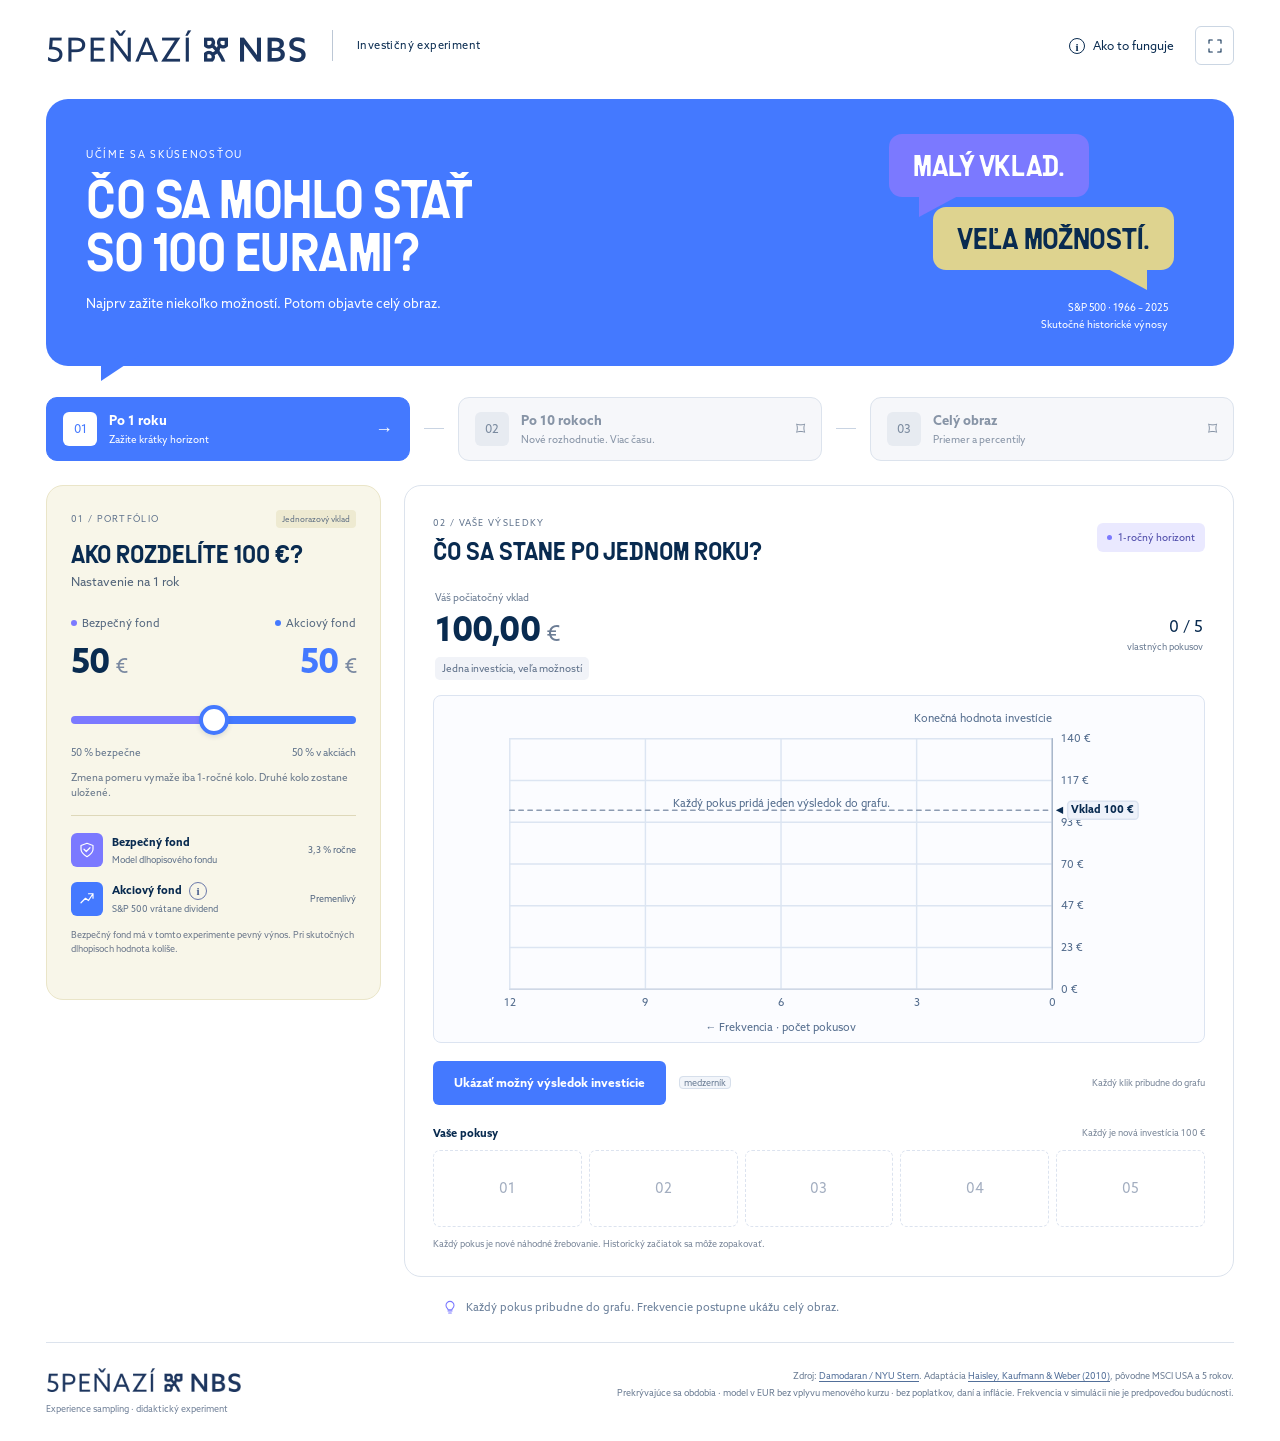
==== commit ace4b5b6: "Add files via upload" ====
--- a/index.html
+++ b/index.html
@@ -120,6 +120,14 @@
   :fullscreen .view-revealed .percentile-ranges{grid-row:4}
   :fullscreen .view-revealed .chart-legend{grid-row:6}
   :fullscreen .view-revealed .reveal-actions{grid-row:7}
+}
+/* The return has its own block, outside the amount's flex row at every width. */
+.sample-amount-block{min-width:0;flex:1}
+.sample-result .sample-value{display:flex;flex-wrap:nowrap;align-items:baseline;white-space:nowrap;min-height:1.3em}
+.sample-return{display:block;min-height:24px;margin-top:6px;line-height:1.35}
+.sample-return>.return-badge{display:inline-block;max-width:none;margin:0;white-space:nowrap;font-size:10px;font-weight:400;letter-spacing:0;line-height:1.35;padding:5px 7px;vertical-align:top}
+@media(max-width:780px), (max-width:1024px) and (max-height:500px){
+  .sample-return>.return-badge{font-size:11px}
 }
 
 </style>@@ -400,7 +408,7 @@
   function samplingHTML() {
     const count = currentCount(), years = visibleYears(), year = years.at(-1);
     const value = year ? M.terminal(year,state.horizon,round().weight) : 100;
-    return `<div class="sample-result"><div><span class="value-label">${year ? state.horizon === 1 ? `Pokus ${count} · historický rok ${year}` : `Pokus ${count} · ${year} – ${year+9}` : 'Váš počiatočný vklad'}</span><div class="sample-value"><span id="animated-value">${fmt.format(value)}</span><span class="sample-currency">€</span><span class="return-badge ${year ? tone(value) : ''}">${year ? percentage(value-100)+' celkovo' : 'Jedna investícia, veľa možností'}</span></div></div><span class="sample-counter">${count} / ${state.draws}<small>vlastných pokusov</small></span></div><div class="frequency-wrap">${chartHTML(state.horizon,round().weight,years)}</div><div class="draw-actions"><button id="primary-action" class="primary-button" ${round().busy ? 'disabled' : ''}>${count === state.draws ? 'Spustiť simuláciu' : 'Ukázať možný výsledok investície'}</button><span class="key-hint"><kbd>medzerník</kbd></span><span class="sampling-hint">${count === state.draws ? 'Doplniť na 50 náhodných pokusov' : 'Každý klik pribudne do grafu'}</span></div>${historyHTML()}`;
+    return `<div class="sample-result"><div class="sample-amount-block"><span class="value-label">${year ? state.horizon === 1 ? `Pokus ${count} · historický rok ${year}` : `Pokus ${count} · ${year} – ${year+9}` : 'Váš počiatočný vklad'}</span><div class="sample-value"><span id="animated-value">${fmt.format(value)}</span><span class="sample-currency">€</span></div><div class="sample-return"><span class="return-badge ${year ? tone(value) : ''}">${year ? percentage(value-100)+' celkovo' : 'Jedna investícia, veľa možností'}</span></div></div><span class="sample-counter">${count} / ${state.draws}<small>vlastných pokusov</small></span></div><div class="frequency-wrap">${chartHTML(state.horizon,round().weight,years)}</div><div class="draw-actions"><button id="primary-action" class="primary-button" ${round().busy ? 'disabled' : ''}>${count === state.draws ? 'Spustiť simuláciu' : 'Ukázať možný výsledok investície'}</button><span class="key-hint"><kbd>medzerník</kbd></span><span class="sampling-hint">${count === state.draws ? 'Doplniť na 50 náhodných pokusov' : 'Každý klik pribudne do grafu'}</span></div>${historyHTML()}`;
   }
 
 
